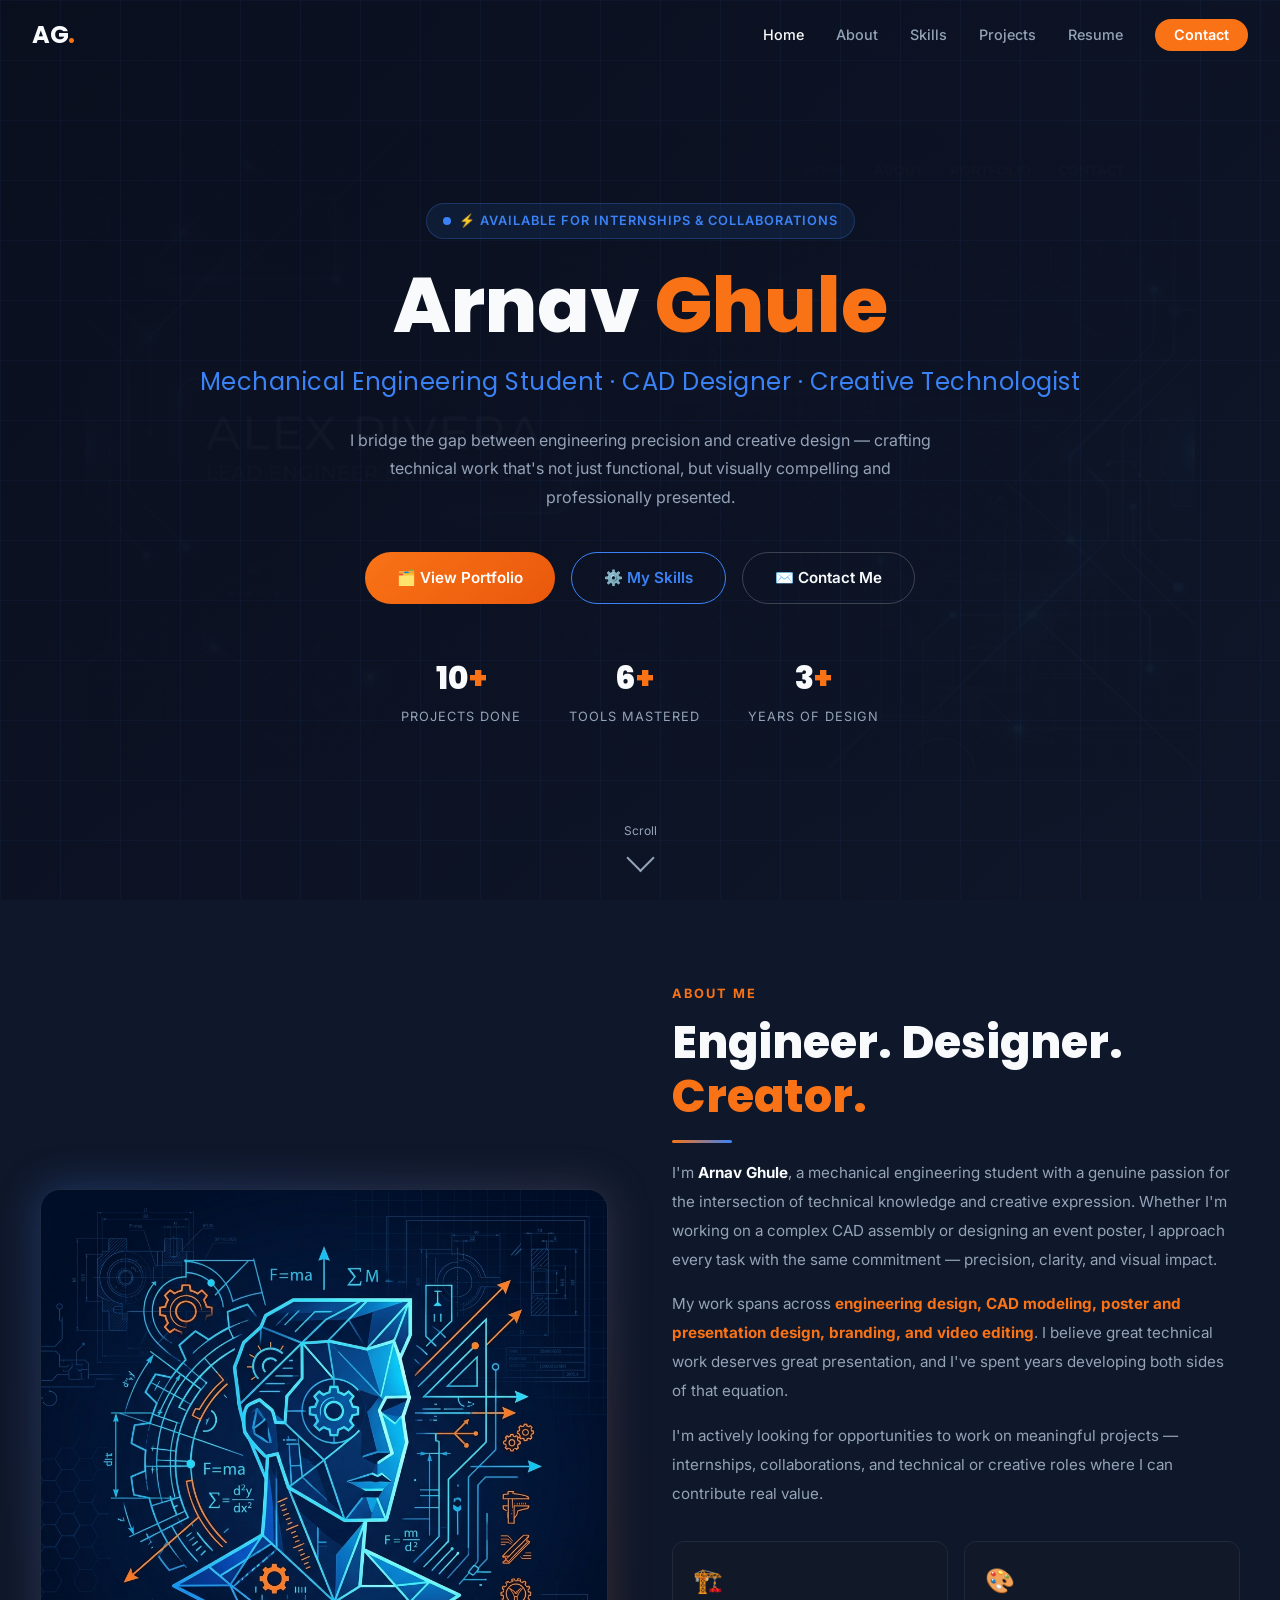
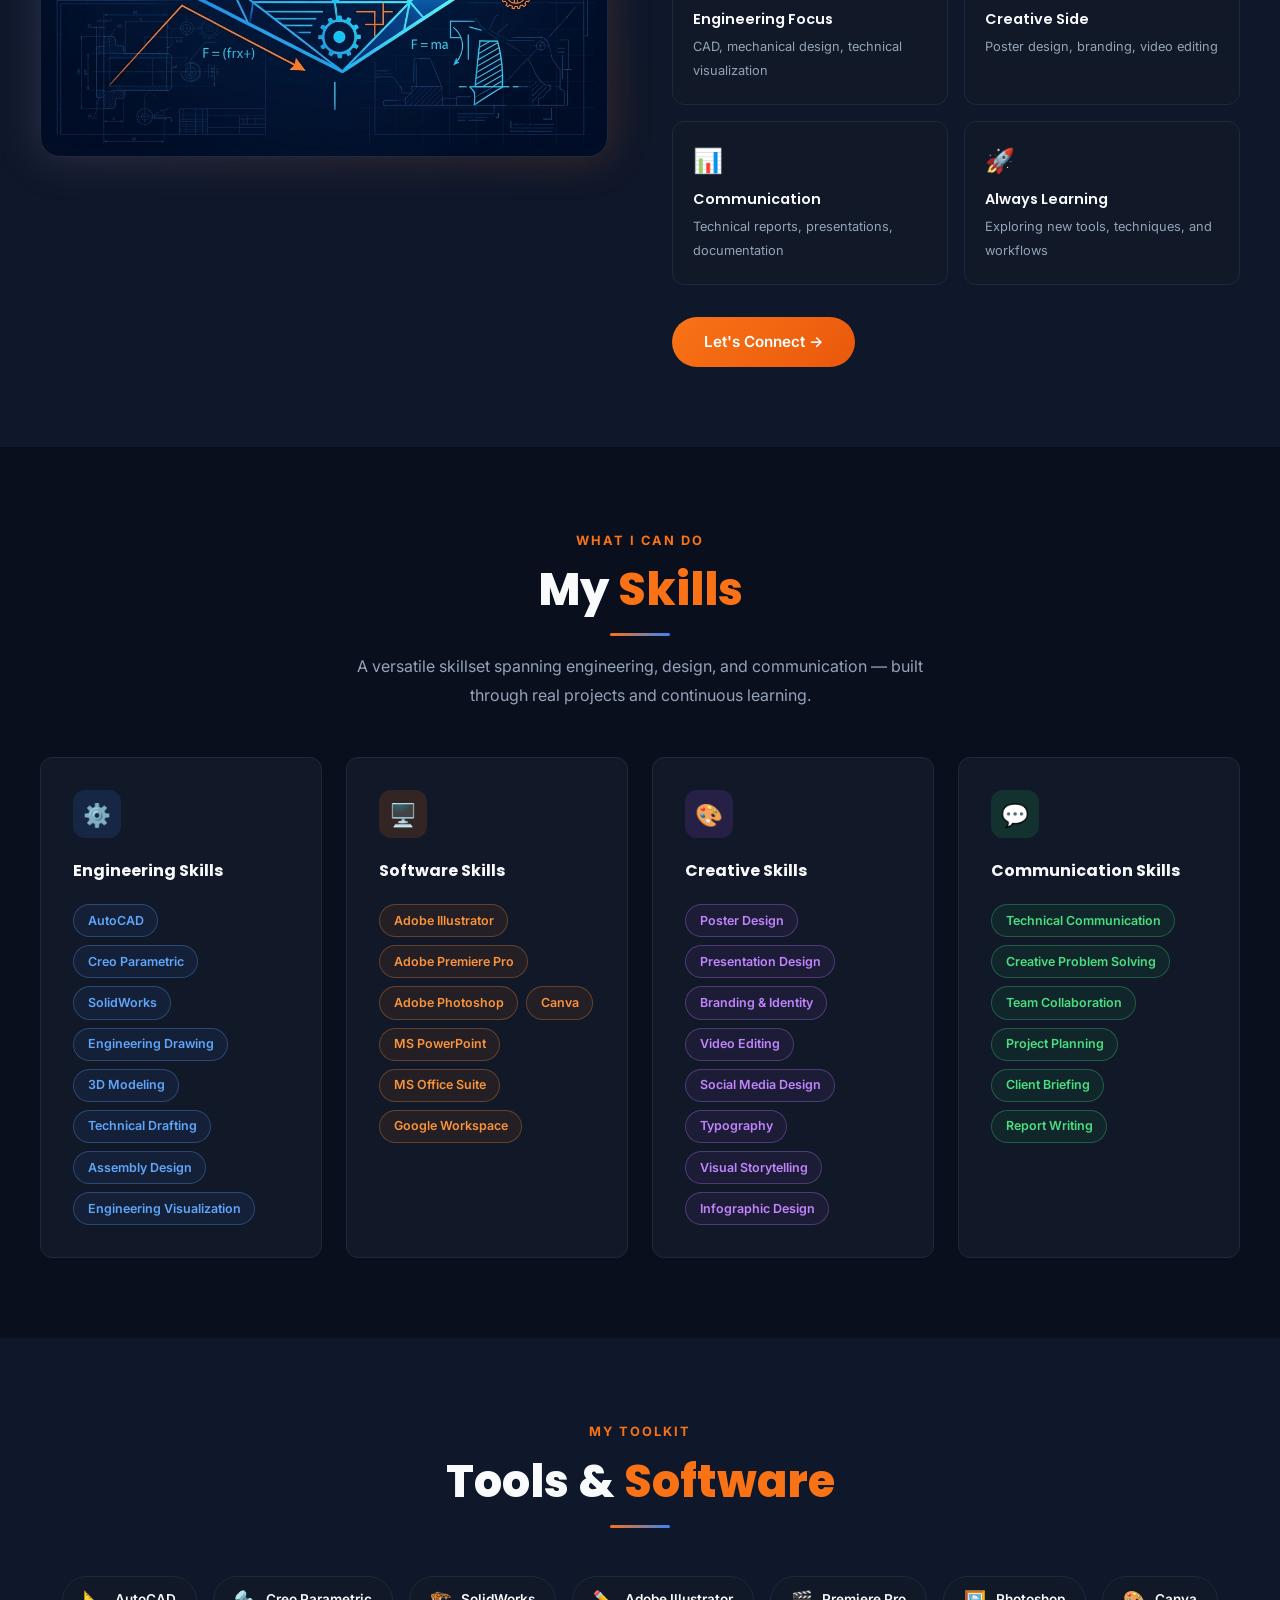
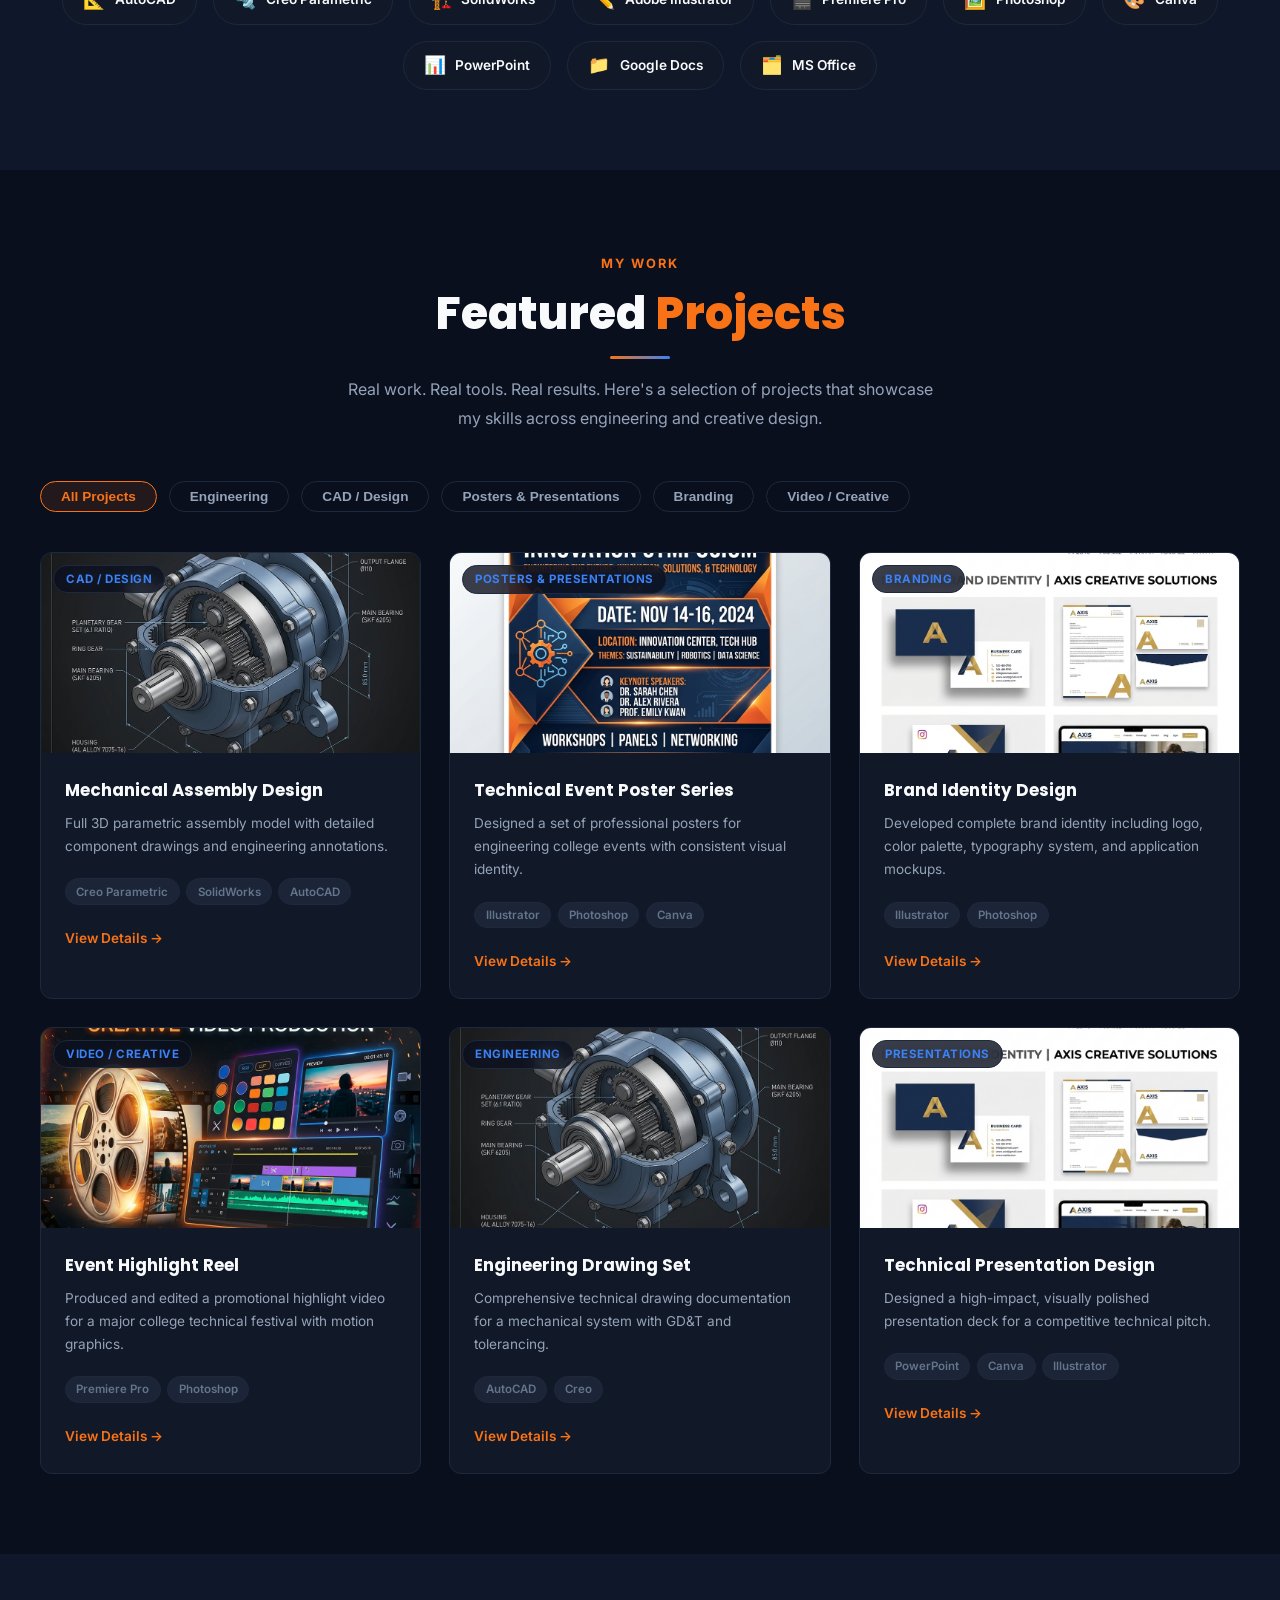
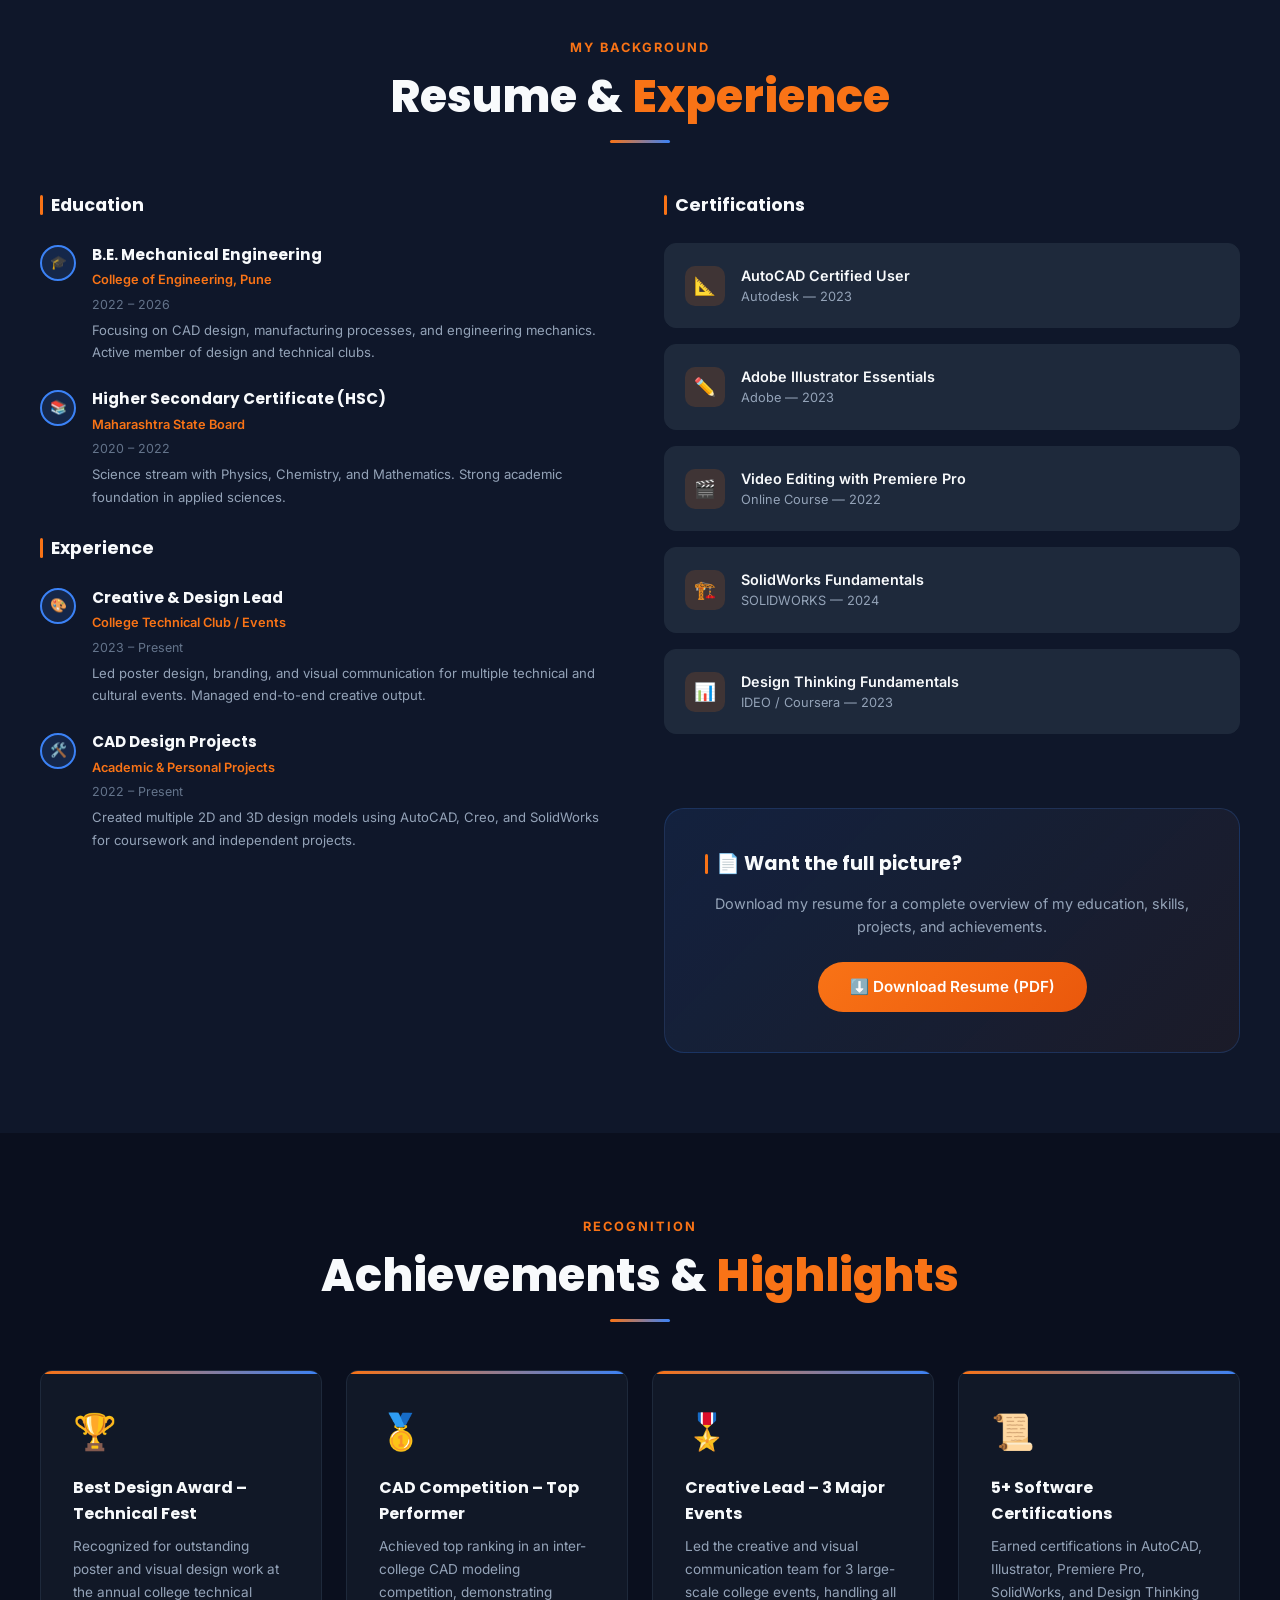
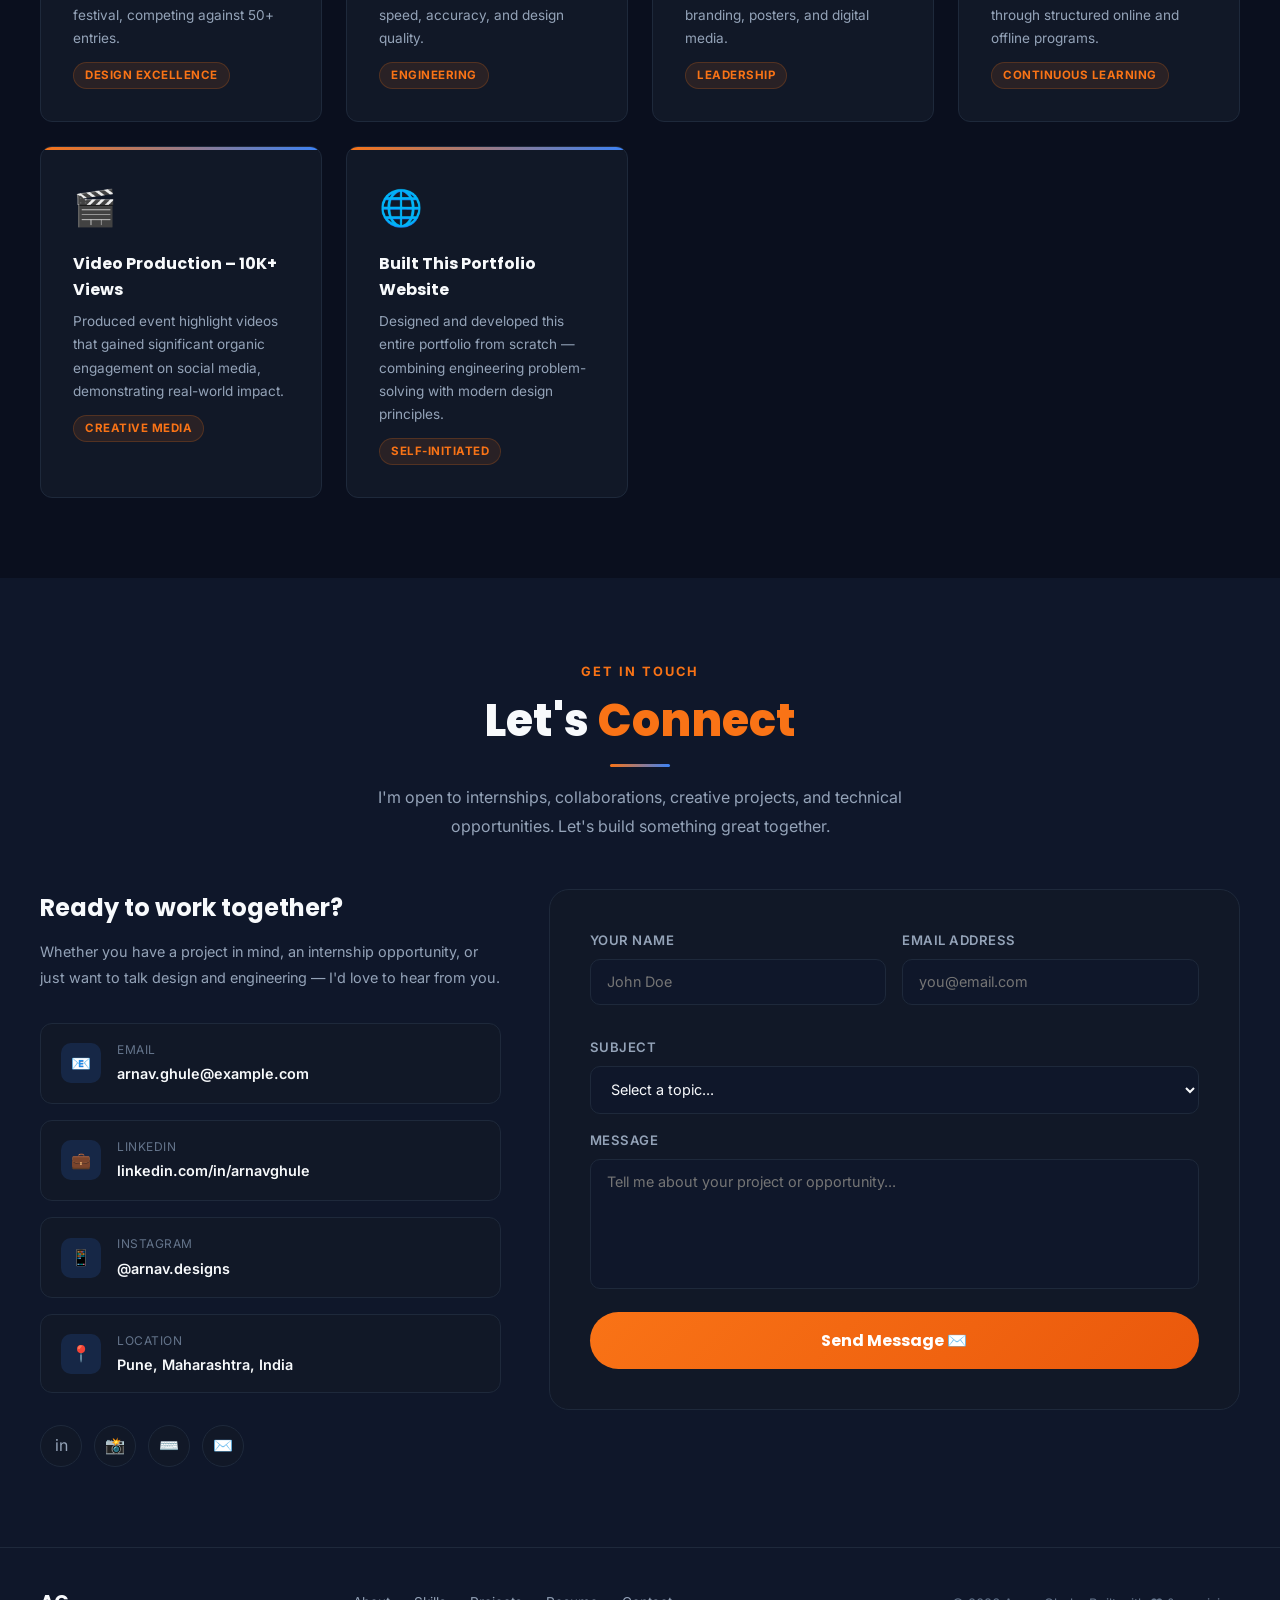
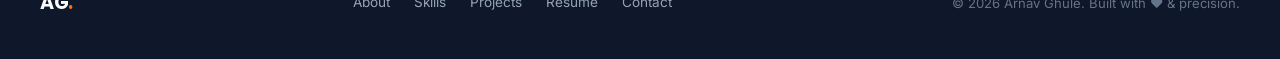
==== index.html @ a62b2df2 "Initial portfolio website" ====
<!DOCTYPE html>
<html lang="en">
<head>
<meta charset="UTF-8">
<meta name="viewport" content="width=device-width, initial-scale=1.0">
<meta name="description" content="Arnav Ghule – Mechanical Engineering Student | CAD Designer | Creative Technologist. Portfolio showcasing engineering projects, CAD work, poster design, and creative visuals.">
<title>Arnav Ghule | Portfolio</title>
<link rel="preconnect" href="https://fonts.googleapis.com">
<link href="https://fonts.googleapis.com/css2?family=Poppins:wght@400;600;700;800&family=Inter:wght@400;500;600&display=swap" rel="stylesheet">
<link rel="stylesheet" href="style.css">
</head>
<body>

<!-- NAVBAR -->
<nav id="navbar">
  <a href="#hero" class="nav-logo">AG<span>.</span></a>
  <ul class="nav-links" id="navLinks">
    <li><a href="#hero" class="active">Home</a></li>
    <li><a href="#about">About</a></li>
    <li><a href="#skills">Skills</a></li>
    <li><a href="#projects">Projects</a></li>
    <li><a href="#resume">Resume</a></li>
    <li><a href="#contact" class="nav-cta">Contact</a></li>
  </ul>
  <div class="hamburger" id="hamburger" aria-label="Toggle menu">
    <span></span><span></span><span></span>
  </div>
</nav>

<!-- HERO -->
<section id="hero">
  <div class="hero-bg"></div>
  <div class="hero-overlay"></div>
  <div class="hero-grid"></div>
  <div class="hero-content">
    <div class="hero-badge">⚡ Available for Internships & Collaborations</div>
    <h1 class="hero-name">Arnav <span class="accent">Ghule</span></h1>
    <p class="hero-title">Mechanical Engineering Student · CAD Designer · Creative Technologist</p>
    <p class="hero-desc">I bridge the gap between engineering precision and creative design — crafting technical work that's not just functional, but visually compelling and professionally presented.</p>
    <div class="hero-btns">
      <a href="#projects" class="btn-primary">🗂️ View Portfolio</a>
      <a href="#skills" class="btn-outline">⚙️ My Skills</a>
      <a href="#contact" class="btn-secondary">✉️ Contact Me</a>
    </div>
    <div class="hero-stats">
      <div class="hero-stat"><span class="num">10<span>+</span></span><span class="label">Projects Done</span></div>
      <div class="hero-stat"><span class="num">6<span>+</span></span><span class="label">Tools Mastered</span></div>
      <div class="hero-stat"><span class="num">3<span>+</span></span><span class="label">Years of Design</span></div>
    </div>
  </div>
  <div class="scroll-indicator"><span>Scroll</span><div class="scroll-arrow"></div></div>
</section>

<!-- ABOUT PREVIEW -->
<section id="about" class="section section-alt">
  <div class="container">
    <div class="about-preview-grid">
      <div class="about-img-wrap fade-up">
        <img src="assets/profile_avatar.png" alt="Arnav Ghule profile">
        <div class="about-img-glow"></div>
      </div>
      <div class="about-text fade-up">
        <span class="section-tag">About Me</span>
        <h2 class="section-title">Engineer. Designer.<br><span>Creator.</span></h2>
        <div class="divider"></div>
        <p>I'm <strong style="color:var(--white)">Arnav Ghule</strong>, a mechanical engineering student with a genuine passion for the intersection of technical knowledge and creative expression. Whether I'm working on a complex CAD assembly or designing an event poster, I approach every task with the same commitment — precision, clarity, and visual impact.</p>
        <p>My work spans across <strong style="color:var(--orange)">engineering design, CAD modeling, poster and presentation design, branding, and video editing</strong>. I believe great technical work deserves great presentation, and I've spent years developing both sides of that equation.</p>
        <p>I'm actively looking for opportunities to work on meaningful projects — internships, collaborations, and technical or creative roles where I can contribute real value.</p>
        <div class="about-highlights">
          <div class="highlight-item"><div class="icon">🏗️</div><h4>Engineering Focus</h4><p>CAD, mechanical design, technical visualization</p></div>
          <div class="highlight-item"><div class="icon">🎨</div><h4>Creative Side</h4><p>Poster design, branding, video editing</p></div>
          <div class="highlight-item"><div class="icon">📊</div><h4>Communication</h4><p>Technical reports, presentations, documentation</p></div>
          <div class="highlight-item"><div class="icon">🚀</div><h4>Always Learning</h4><p>Exploring new tools, techniques, and workflows</p></div>
        </div>
        <a href="#contact" class="btn-primary">Let's Connect →</a>
      </div>
    </div>
  </div>
</section>

<!-- SKILLS -->
<section id="skills" class="section">
  <div class="container">
    <div class="section-header center fade-up">
      <span class="section-tag">What I Can Do</span>
      <h2 class="section-title">My <span>Skills</span></h2>
      <div class="divider center"></div>
      <p class="section-desc">A versatile skillset spanning engineering, design, and communication — built through real projects and continuous learning.</p>
    </div>
    <div class="skills-grid">
      <div class="skill-category fade-up">
        <div class="skill-cat-icon eng">⚙️</div>
        <div class="skill-cat-title">Engineering Skills</div>
        <div class="skill-tags">
          <span class="skill-tag eng">AutoCAD</span>
          <span class="skill-tag eng">Creo Parametric</span>
          <span class="skill-tag eng">SolidWorks</span>
          <span class="skill-tag eng">Engineering Drawing</span>
          <span class="skill-tag eng">3D Modeling</span>
          <span class="skill-tag eng">Technical Drafting</span>
          <span class="skill-tag eng">Assembly Design</span>
          <span class="skill-tag eng">Engineering Visualization</span>
        </div>
      </div>
      <div class="skill-category fade-up">
        <div class="skill-cat-icon soft">🖥️</div>
        <div class="skill-cat-title">Software Skills</div>
        <div class="skill-tags">
          <span class="skill-tag soft">Adobe Illustrator</span>
          <span class="skill-tag soft">Adobe Premiere Pro</span>
          <span class="skill-tag soft">Adobe Photoshop</span>
          <span class="skill-tag soft">Canva</span>
          <span class="skill-tag soft">MS PowerPoint</span>
          <span class="skill-tag soft">MS Office Suite</span>
          <span class="skill-tag soft">Google Workspace</span>
        </div>
      </div>
      <div class="skill-category fade-up">
        <div class="skill-cat-icon cre">🎨</div>
        <div class="skill-cat-title">Creative Skills</div>
        <div class="skill-tags">
          <span class="skill-tag cre">Poster Design</span>
          <span class="skill-tag cre">Presentation Design</span>
          <span class="skill-tag cre">Branding & Identity</span>
          <span class="skill-tag cre">Video Editing</span>
          <span class="skill-tag cre">Social Media Design</span>
          <span class="skill-tag cre">Typography</span>
          <span class="skill-tag cre">Visual Storytelling</span>
          <span class="skill-tag cre">Infographic Design</span>
        </div>
      </div>
      <div class="skill-category fade-up">
        <div class="skill-cat-icon com">💬</div>
        <div class="skill-cat-title">Communication Skills</div>
        <div class="skill-tags">
          <span class="skill-tag com">Technical Communication</span>
          <span class="skill-tag com">Creative Problem Solving</span>
          <span class="skill-tag com">Team Collaboration</span>
          <span class="skill-tag com">Project Planning</span>
          <span class="skill-tag com">Client Briefing</span>
          <span class="skill-tag com">Report Writing</span>
        </div>
      </div>
    </div>
  </div>
</section>

<!-- TOOLS -->
<section id="tools" class="section section-alt">
  <div class="container">
    <div class="section-header center fade-up">
      <span class="section-tag">My Toolkit</span>
      <h2 class="section-title">Tools &amp; <span>Software</span></h2>
      <div class="divider center"></div>
    </div>
    <div class="tools-row fade-up">
      <div class="tool-chip"><span class="icon">📐</span> AutoCAD</div>
      <div class="tool-chip"><span class="icon">🔩</span> Creo Parametric</div>
      <div class="tool-chip"><span class="icon">🏗️</span> SolidWorks</div>
      <div class="tool-chip"><span class="icon">✏️</span> Adobe Illustrator</div>
      <div class="tool-chip"><span class="icon">🎬</span> Premiere Pro</div>
      <div class="tool-chip"><span class="icon">🖼️</span> Photoshop</div>
      <div class="tool-chip"><span class="icon">🎨</span> Canva</div>
      <div class="tool-chip"><span class="icon">📊</span> PowerPoint</div>
      <div class="tool-chip"><span class="icon">📁</span> Google Docs</div>
      <div class="tool-chip"><span class="icon">🗂️</span> MS Office</div>
    </div>
  </div>
</section>

<!-- PROJECTS -->
<section id="projects" class="section">
  <div class="container">
    <div class="section-header center fade-up">
      <span class="section-tag">My Work</span>
      <h2 class="section-title">Featured <span>Projects</span></h2>
      <div class="divider center"></div>
      <p class="section-desc">Real work. Real tools. Real results. Here's a selection of projects that showcase my skills across engineering and creative design.</p>
    </div>
    <div class="projects-filter fade-up">
      <button class="filter-btn active" data-filter="all">All Projects</button>
      <button class="filter-btn" data-filter="engineering">Engineering</button>
      <button class="filter-btn" data-filter="cad">CAD / Design</button>
      <button class="filter-btn" data-filter="poster">Posters &amp; Presentations</button>
      <button class="filter-btn" data-filter="branding">Branding</button>
      <button class="filter-btn" data-filter="video">Video / Creative</button>
    </div>
    <div class="projects-grid">
      <div class="project-card fade-up" data-category="cad" data-project="0">
        <div class="project-img"><img src="assets/project_cad.png" alt="CAD Assembly Design"><div class="project-cat-badge">CAD / Design</div></div>
        <div class="project-body">
          <h3 class="project-title">Mechanical Assembly Design</h3>
          <p class="project-desc">Full 3D parametric assembly model with detailed component drawings and engineering annotations.</p>
          <div class="project-tools"><span class="tool-badge">Creo Parametric</span><span class="tool-badge">SolidWorks</span><span class="tool-badge">AutoCAD</span></div>
          <a href="#" class="project-link" onclick="openModal(0);return false;">View Details →</a>
        </div>
      </div>
      <div class="project-card fade-up" data-category="poster" data-project="1">
        <div class="project-img"><img src="assets/project_poster.png" alt="Event Poster Design"><div class="project-cat-badge">Posters &amp; Presentations</div></div>
        <div class="project-body">
          <h3 class="project-title">Technical Event Poster Series</h3>
          <p class="project-desc">Designed a set of professional posters for engineering college events with consistent visual identity.</p>
          <div class="project-tools"><span class="tool-badge">Illustrator</span><span class="tool-badge">Photoshop</span><span class="tool-badge">Canva</span></div>
          <a href="#" class="project-link" onclick="openModal(1);return false;">View Details →</a>
        </div>
      </div>
      <div class="project-card fade-up" data-category="branding" data-project="2">
        <div class="project-img"><img src="assets/project_branding.png" alt="Branding Project"><div class="project-cat-badge">Branding</div></div>
        <div class="project-body">
          <h3 class="project-title">Brand Identity Design</h3>
          <p class="project-desc">Developed complete brand identity including logo, color palette, typography system, and application mockups.</p>
          <div class="project-tools"><span class="tool-badge">Illustrator</span><span class="tool-badge">Photoshop</span></div>
          <a href="#" class="project-link" onclick="openModal(2);return false;">View Details →</a>
        </div>
      </div>
      <div class="project-card fade-up" data-category="video" data-project="3">
        <div class="project-img"><img src="assets/project_video.png" alt="Video Editing Project"><div class="project-cat-badge">Video / Creative</div></div>
        <div class="project-body">
          <h3 class="project-title">Event Highlight Reel</h3>
          <p class="project-desc">Produced and edited a promotional highlight video for a major college technical festival with motion graphics.</p>
          <div class="project-tools"><span class="tool-badge">Premiere Pro</span><span class="tool-badge">Photoshop</span></div>
          <a href="#" class="project-link" onclick="openModal(3);return false;">View Details →</a>
        </div>
      </div>
      <div class="project-card fade-up" data-category="engineering" data-project="4">
        <div class="project-img"><img src="assets/project_cad.png" alt="Engineering Project"><div class="project-cat-badge">Engineering</div></div>
        <div class="project-body">
          <h3 class="project-title">Engineering Drawing Set</h3>
          <p class="project-desc">Comprehensive technical drawing documentation for a mechanical system with GD&T and tolerancing.</p>
          <div class="project-tools"><span class="tool-badge">AutoCAD</span><span class="tool-badge">Creo</span></div>
          <a href="#" class="project-link" onclick="openModal(4);return false;">View Details →</a>
        </div>
      </div>
      <div class="project-card fade-up" data-category="poster" data-project="5">
        <div class="project-img"><img src="assets/project_branding.png" alt="Presentation Design"><div class="project-cat-badge">Presentations</div></div>
        <div class="project-body">
          <h3 class="project-title">Technical Presentation Design</h3>
          <p class="project-desc">Designed a high-impact, visually polished presentation deck for a competitive technical pitch.</p>
          <div class="project-tools"><span class="tool-badge">PowerPoint</span><span class="tool-badge">Canva</span><span class="tool-badge">Illustrator</span></div>
          <a href="#" class="project-link" onclick="openModal(5);return false;">View Details →</a>
        </div>
      </div>
    </div>
  </div>
</section>

<!-- RESUME -->
<section id="resume" class="section section-alt">
  <div class="container">
    <div class="section-header center fade-up">
      <span class="section-tag">My Background</span>
      <h2 class="section-title">Resume &amp; <span>Experience</span></h2>
      <div class="divider center"></div>
    </div>
    <div class="resume-layout fade-up">
      <div class="resume-col">
        <h3>Education</h3>
        <div class="timeline">
          <div class="timeline-item">
            <div class="timeline-dot">🎓</div>
            <div class="timeline-content">
              <h4>B.E. Mechanical Engineering</h4>
              <div class="org">College of Engineering, Pune</div>
              <div class="year">2022 – 2026</div>
              <p>Focusing on CAD design, manufacturing processes, and engineering mechanics. Active member of design and technical clubs.</p>
            </div>
          </div>
          <div class="timeline-item">
            <div class="timeline-dot">📚</div>
            <div class="timeline-content">
              <h4>Higher Secondary Certificate (HSC)</h4>
              <div class="org">Maharashtra State Board</div>
              <div class="year">2020 – 2022</div>
              <p>Science stream with Physics, Chemistry, and Mathematics. Strong academic foundation in applied sciences.</p>
            </div>
          </div>
        </div>
        <br>
        <h3>Experience</h3>
        <div class="timeline">
          <div class="timeline-item">
            <div class="timeline-dot">🎨</div>
            <div class="timeline-content">
              <h4>Creative & Design Lead</h4>
              <div class="org">College Technical Club / Events</div>
              <div class="year">2023 – Present</div>
              <p>Led poster design, branding, and visual communication for multiple technical and cultural events. Managed end-to-end creative output.</p>
            </div>
          </div>
          <div class="timeline-item">
            <div class="timeline-dot">🛠️</div>
            <div class="timeline-content">
              <h4>CAD Design Projects</h4>
              <div class="org">Academic & Personal Projects</div>
              <div class="year">2022 – Present</div>
              <p>Created multiple 2D and 3D design models using AutoCAD, Creo, and SolidWorks for coursework and independent projects.</p>
            </div>
          </div>
        </div>
      </div>
      <div class="resume-col">
        <h3>Certifications</h3>
        <div class="cert-grid">
          <div class="cert-item"><div class="cert-icon">📐</div><div class="cert-info"><h4>AutoCAD Certified User</h4><p>Autodesk — 2023</p></div></div>
          <div class="cert-item"><div class="cert-icon">✏️</div><div class="cert-info"><h4>Adobe Illustrator Essentials</h4><p>Adobe — 2023</p></div></div>
          <div class="cert-item"><div class="cert-icon">🎬</div><div class="cert-info"><h4>Video Editing with Premiere Pro</h4><p>Online Course — 2022</p></div></div>
          <div class="cert-item"><div class="cert-icon">🏗️</div><div class="cert-info"><h4>SolidWorks Fundamentals</h4><p>SOLIDWORKS — 2024</p></div></div>
          <div class="cert-item"><div class="cert-icon">📊</div><div class="cert-info"><h4>Design Thinking Fundamentals</h4><p>IDEO / Coursera — 2023</p></div></div>
        </div>
        <br>
        <div class="resume-download">
          <h3 style="font-family:'Poppins',sans-serif;font-size:1.2rem;color:var(--white);margin-bottom:.75rem">📄 Want the full picture?</h3>
          <p>Download my resume for a complete overview of my education, skills, projects, and achievements.</p>
          <a href="#" class="btn-primary" id="downloadResumeBtn">⬇️ Download Resume (PDF)</a>
        </div>
      </div>
    </div>
  </div>
</section>

<!-- ACHIEVEMENTS -->
<section id="achievements" class="section">
  <div class="container">
    <div class="section-header center fade-up">
      <span class="section-tag">Recognition</span>
      <h2 class="section-title">Achievements &amp; <span>Highlights</span></h2>
      <div class="divider center"></div>
    </div>
    <div class="achievements-grid">
      <div class="achievement-card fade-up">
        <div class="ach-icon">🏆</div>
        <h3 class="ach-title">Best Design Award – Technical Fest</h3>
        <p class="ach-desc">Recognized for outstanding poster and visual design work at the annual college technical festival, competing against 50+ entries.</p>
        <span class="ach-tag">Design Excellence</span>
      </div>
      <div class="achievement-card fade-up">
        <div class="ach-icon">🥇</div>
        <h3 class="ach-title">CAD Competition – Top Performer</h3>
        <p class="ach-desc">Achieved top ranking in an inter-college CAD modeling competition, demonstrating speed, accuracy, and design quality.</p>
        <span class="ach-tag">Engineering</span>
      </div>
      <div class="achievement-card fade-up">
        <div class="ach-icon">🎖️</div>
        <h3 class="ach-title">Creative Lead – 3 Major Events</h3>
        <p class="ach-desc">Led the creative and visual communication team for 3 large-scale college events, handling all branding, posters, and digital media.</p>
        <span class="ach-tag">Leadership</span>
      </div>
      <div class="achievement-card fade-up">
        <div class="ach-icon">📜</div>
        <h3 class="ach-title">5+ Software Certifications</h3>
        <p class="ach-desc">Earned certifications in AutoCAD, Illustrator, Premiere Pro, SolidWorks, and Design Thinking through structured online and offline programs.</p>
        <span class="ach-tag">Continuous Learning</span>
      </div>
      <div class="achievement-card fade-up">
        <div class="ach-icon">🎬</div>
        <h3 class="ach-title">Video Production – 10K+ Views</h3>
        <p class="ach-desc">Produced event highlight videos that gained significant organic engagement on social media, demonstrating real-world impact.</p>
        <span class="ach-tag">Creative Media</span>
      </div>
      <div class="achievement-card fade-up">
        <div class="ach-icon">🌐</div>
        <h3 class="ach-title">Built This Portfolio Website</h3>
        <p class="ach-desc">Designed and developed this entire portfolio from scratch — combining engineering problem-solving with modern design principles.</p>
        <span class="ach-tag">Self-Initiated</span>
      </div>
    </div>
  </div>
</section>

<!-- CONTACT -->
<section id="contact" class="section section-alt">
  <div class="container">
    <div class="section-header center fade-up">
      <span class="section-tag">Get In Touch</span>
      <h2 class="section-title">Let's <span>Connect</span></h2>
      <div class="divider center"></div>
      <p class="section-desc">I'm open to internships, collaborations, creative projects, and technical opportunities. Let's build something great together.</p>
    </div>
    <div class="contact-layout fade-up">
      <div class="contact-info">
        <h3>Ready to work together?</h3>
        <p>Whether you have a project in mind, an internship opportunity, or just want to talk design and engineering — I'd love to hear from you.</p>
        <div class="contact-items">
          <div class="contact-item">
            <div class="c-icon">📧</div>
            <div class="c-text"><span>Email</span><a href="mailto:arnav.ghule@example.com">arnav.ghule@example.com</a></div>
          </div>
          <div class="contact-item">
            <div class="c-icon">💼</div>
            <div class="c-text"><span>LinkedIn</span><a href="#" target="_blank">linkedin.com/in/arnavghule</a></div>
          </div>
          <div class="contact-item">
            <div class="c-icon">📱</div>
            <div class="c-text"><span>Instagram</span><a href="#" target="_blank">@arnav.designs</a></div>
          </div>
          <div class="contact-item">
            <div class="c-icon">📍</div>
            <div class="c-text"><span>Location</span><p>Pune, Maharashtra, India</p></div>
          </div>
        </div>
        <div class="social-links">
          <a href="#" class="social-btn" title="LinkedIn">in</a>
          <a href="#" class="social-btn" title="Instagram">📸</a>
          <a href="#" class="social-btn" title="GitHub">⌨️</a>
          <a href="#" class="social-btn" title="Email">✉️</a>
        </div>
      </div>
      <div class="contact-form">
        <div class="form-row">
          <div class="form-group"><label>Your Name</label><input id="contactName" type="text" placeholder="John Doe"></div>
          <div class="form-group"><label>Email Address</label><input id="contactEmail" type="email" placeholder="you@email.com"></div>
        </div>
        <div class="form-group"><label>Subject</label>
          <select id="contactSubject">
            <option value="">Select a topic...</option>
            <option>Internship Opportunity</option>
            <option>Collaboration Project</option>
            <option>Design / Creative Work</option>
            <option>Technical Project</option>
            <option>Just Saying Hi!</option>
          </select>
        </div>
        <div class="form-group"><label>Message</label><textarea id="contactMessage" placeholder="Tell me about your project or opportunity..."></textarea></div>
        <button class="form-submit" id="contactSubmitBtn" onclick="handleFormSubmit(event)">Send Message ✉️</button>
      </div>
    </div>
  </div>
</section>

<!-- FOOTER -->
<footer>
  <div class="footer-inner">
    <a href="#hero" class="nav-logo">AG<span>.</span></a>
    <div class="footer-links">
      <a href="#about">About</a>
      <a href="#skills">Skills</a>
      <a href="#projects">Projects</a>
      <a href="#resume">Resume</a>
      <a href="#contact">Contact</a>
    </div>
    <p class="footer-copy">© 2026 Arnav Ghule. Built with ❤️ &amp; precision.</p>
  </div>
</footer>

<!-- PROJECT MODAL -->
<div class="modal-overlay" id="projectModal" onclick="closeModalOutside(event)">
  <div class="modal">
    <div class="modal-header">
      <h2 id="modalTitle">Project Title</h2>
      <button class="modal-close" id="modalClose" onclick="closeModal()">✕</button>
    </div>
    <div class="modal-body">
      <img id="modalImg" src="" alt="Project preview">
      <div class="modal-meta" id="modalMeta"></div>
      <div class="modal-section"><h4>Overview</h4><p id="modalOverview"></p></div>
      <div class="modal-section"><h4>Objective</h4><p id="modalObjective"></p></div>
      <div class="modal-section"><h4>My Role &amp; Process</h4><p id="modalProcess"></p></div>
      <div class="modal-section"><h4>Outcome</h4><p id="modalOutcome"></p></div>
    </div>
  </div>
</div>

<script src="script.js"></script>
</body>
</html>
---- style.css ----
/* ===== RESET & BASE ===== */
*,*::before,*::after{box-sizing:border-box;margin:0;padding:0}
html{scroll-behavior:smooth;font-size:16px}
body{font-family:'Inter',sans-serif;background:#0a0f1e;color:#e2e8f0;line-height:1.6;overflow-x:hidden}
a{text-decoration:none;color:inherit}
img{max-width:100%;display:block}
ul{list-style:none}

/* ===== VARIABLES ===== */
:root{
  --navy:#0a0f1e;
  --navy2:#0f172a;
  --navy3:#1e293b;
  --blue:#3b82f6;
  --orange:#f97316;
  --white:#f8fafc;
  --gray:#94a3b8;
  --gray2:#64748b;
  --card:#111827;
  --border:#1e293b;
  --radius:12px;
  --shadow:0 4px 24px rgba(0,0,0,0.4);
}

/* ===== SCROLLBAR ===== */
::-webkit-scrollbar{width:6px}
::-webkit-scrollbar-track{background:var(--navy2)}
::-webkit-scrollbar-thumb{background:var(--blue);border-radius:3px}

/* ===== NAVBAR ===== */
#navbar{position:fixed;top:0;left:0;width:100%;z-index:1000;padding:1rem 2rem;display:flex;align-items:center;justify-content:space-between;transition:all .3s ease;backdrop-filter:blur(0px)}
#navbar.scrolled{background:rgba(10,15,30,0.95);backdrop-filter:blur(12px);box-shadow:0 2px 20px rgba(0,0,0,0.5);padding:.75rem 2rem}
.nav-logo{font-family:'Poppins',sans-serif;font-size:1.5rem;font-weight:700;color:var(--white);letter-spacing:-0.5px}
.nav-logo span{color:var(--orange)}
.nav-links{display:flex;gap:2rem;align-items:center}
.nav-links a{font-size:.9rem;font-weight:500;color:var(--gray);transition:color .3s}
.nav-links a:hover,.nav-links a.active{color:var(--white)}
.nav-cta{background:var(--orange);color:#fff !important;padding:.45rem 1.2rem;border-radius:50px;font-weight:600 !important;transition:transform .2s,box-shadow .2s !important}
.nav-cta:hover{transform:translateY(-2px);box-shadow:0 6px 20px rgba(249,115,22,0.4)}
.hamburger{display:none;flex-direction:column;gap:5px;cursor:pointer;padding:4px}
.hamburger span{display:block;width:25px;height:2px;background:var(--white);border-radius:2px;transition:all .3s}

/* ===== HERO ===== */
#hero{min-height:100vh;display:flex;align-items:center;justify-content:center;position:relative;overflow:hidden;padding:6rem 2rem 4rem}
.hero-bg{position:absolute;inset:0;background:url('assets/hero_bg.png') center/cover no-repeat;opacity:.25;z-index:0}
.hero-overlay{position:absolute;inset:0;background:linear-gradient(135deg,rgba(10,15,30,.95) 0%,rgba(15,23,42,.8) 100%);z-index:1}
.hero-grid{position:absolute;inset:0;background-image:linear-gradient(rgba(59,130,246,.05) 1px,transparent 1px),linear-gradient(90deg,rgba(59,130,246,.05) 1px,transparent 1px);background-size:60px 60px;z-index:1}
.hero-content{position:relative;z-index:2;max-width:900px;text-align:center}
.hero-badge{display:inline-flex;align-items:center;gap:.5rem;background:rgba(59,130,246,.1);border:1px solid rgba(59,130,246,.25);color:var(--blue);padding:.4rem 1rem;border-radius:50px;font-size:.8rem;font-weight:600;letter-spacing:1px;text-transform:uppercase;margin-bottom:1.5rem}
.hero-badge::before{content:'';width:8px;height:8px;background:var(--blue);border-radius:50%;animation:pulse 2s infinite}
@keyframes pulse{0%,100%{opacity:1;transform:scale(1)}50%{opacity:.5;transform:scale(1.3)}}
.hero-name{font-family:'Poppins',sans-serif;font-size:clamp(2.5rem,6vw,5rem);font-weight:800;line-height:1.1;margin-bottom:1rem;color:var(--white)}
.hero-name .accent{color:var(--orange)}
.hero-title{font-family:'Poppins',sans-serif;font-size:clamp(1rem,2.5vw,1.5rem);font-weight:400;color:var(--blue);margin-bottom:1.5rem;letter-spacing:.5px}
.hero-desc{font-size:1rem;color:var(--gray);max-width:600px;margin:0 auto 2.5rem;line-height:1.8}
.hero-btns{display:flex;gap:1rem;justify-content:center;flex-wrap:wrap}
.btn-primary{background:linear-gradient(135deg,var(--orange),#ea580c);color:#fff;padding:.8rem 2rem;border-radius:50px;font-weight:600;font-size:.95rem;transition:all .3s;border:none;cursor:pointer;display:inline-flex;align-items:center;gap:.5rem}
.btn-primary:hover{transform:translateY(-3px);box-shadow:0 10px 30px rgba(249,115,22,0.4)}
.btn-secondary{background:transparent;color:var(--white);padding:.8rem 2rem;border-radius:50px;font-weight:600;font-size:.95rem;border:1.5px solid rgba(255,255,255,.2);transition:all .3s;display:inline-flex;align-items:center;gap:.5rem}
.btn-secondary:hover{border-color:var(--blue);color:var(--blue);transform:translateY(-3px)}
.btn-outline{background:transparent;color:var(--blue);padding:.8rem 2rem;border-radius:50px;font-weight:600;font-size:.95rem;border:1.5px solid var(--blue);transition:all .3s;display:inline-flex;align-items:center;gap:.5rem}
.btn-outline:hover{background:var(--blue);color:#fff;transform:translateY(-3px)}
.hero-stats{display:flex;gap:3rem;justify-content:center;margin-top:3rem;flex-wrap:wrap}
.hero-stat{text-align:center}
.hero-stat .num{font-family:'Poppins',sans-serif;font-size:2rem;font-weight:800;color:var(--white);display:block}
.hero-stat .num span{color:var(--orange)}
.hero-stat .label{font-size:.8rem;color:var(--gray);text-transform:uppercase;letter-spacing:1px}
.scroll-indicator{position:absolute;bottom:2rem;left:50%;transform:translateX(-50%);z-index:2;display:flex;flex-direction:column;align-items:center;gap:.5rem;color:var(--gray);font-size:.75rem;animation:bounce 2s infinite}
@keyframes bounce{0%,100%{transform:translateX(-50%) translateY(0)}50%{transform:translateX(-50%) translateY(8px)}}
.scroll-arrow{width:20px;height:20px;border-right:2px solid var(--gray);border-bottom:2px solid var(--gray);transform:rotate(45deg)}

/* ===== SECTION COMMON ===== */
.section{padding:5rem 2rem}
.section-alt{background:var(--navy2)}
.container{max-width:1200px;margin:0 auto}
.section-tag{display:inline-block;color:var(--orange);font-size:.8rem;font-weight:700;text-transform:uppercase;letter-spacing:2px;margin-bottom:.75rem}
.section-title{font-family:'Poppins',sans-serif;font-size:clamp(1.8rem,4vw,2.8rem);font-weight:800;color:var(--white);margin-bottom:1rem;line-height:1.2}
.section-title span{color:var(--orange)}
.section-desc{color:var(--gray);font-size:1rem;max-width:600px;line-height:1.8;margin-bottom:3rem}
.section-header{margin-bottom:3rem}
.section-header.center{text-align:center}
.section-header.center .section-desc{margin:0 auto 3rem}
.divider{width:60px;height:3px;background:linear-gradient(90deg,var(--orange),var(--blue));border-radius:2px;margin:.75rem 0 1rem}
.divider.center{margin:.75rem auto 1rem}

/* ===== ABOUT PREVIEW ===== */
.about-preview-grid{display:grid;grid-template-columns:1fr 1fr;gap:4rem;align-items:center}
.about-img-wrap{position:relative}
.about-img-wrap img{width:100%;border-radius:20px;border:1px solid var(--border)}
.about-img-glow{position:absolute;inset:-1px;border-radius:20px;background:linear-gradient(135deg,rgba(59,130,246,.3),rgba(249,115,22,.2));z-index:-1;filter:blur(20px)}
.about-text p{color:var(--gray);line-height:1.9;margin-bottom:1rem;font-size:.95rem}
.about-highlights{display:grid;grid-template-columns:1fr 1fr;gap:1rem;margin:2rem 0}
.highlight-item{background:var(--card);border:1px solid var(--border);border-radius:var(--radius);padding:1.25rem;transition:border-color .3s}
.highlight-item:hover{border-color:var(--blue)}
.highlight-item .icon{font-size:1.5rem;margin-bottom:.5rem}
.highlight-item h4{font-family:'Poppins',sans-serif;font-size:.9rem;font-weight:600;color:var(--white);margin-bottom:.25rem}
.highlight-item p{font-size:.8rem;color:var(--gray);margin:0}

/* ===== SKILLS ===== */
.skills-grid{display:grid;grid-template-columns:repeat(auto-fit,minmax(260px,1fr));gap:1.5rem}
.skill-category{background:var(--card);border:1px solid var(--border);border-radius:var(--radius);padding:2rem;transition:all .3s}
.skill-category:hover{border-color:rgba(59,130,246,.4);transform:translateY(-4px);box-shadow:0 12px 40px rgba(0,0,0,0.3)}
.skill-cat-icon{width:48px;height:48px;border-radius:12px;display:flex;align-items:center;justify-content:center;font-size:1.4rem;margin-bottom:1.25rem}
.skill-cat-icon.eng{background:rgba(59,130,246,.15)}
.skill-cat-icon.soft{background:rgba(249,115,22,.15)}
.skill-cat-icon.cre{background:rgba(168,85,247,.15)}
.skill-cat-icon.com{background:rgba(34,197,94,.15)}
.skill-cat-title{font-family:'Poppins',sans-serif;font-size:1rem;font-weight:700;color:var(--white);margin-bottom:1.25rem}
.skill-tags{display:flex;flex-wrap:wrap;gap:.5rem}
.skill-tag{padding:.35rem .85rem;border-radius:50px;font-size:.78rem;font-weight:600;border:1px solid;transition:all .3s;cursor:default}
.skill-tag.eng{color:#60a5fa;border-color:rgba(96,165,250,.3);background:rgba(59,130,246,.08)}
.skill-tag.eng:hover{background:rgba(59,130,246,.2)}
.skill-tag.soft{color:#fb923c;border-color:rgba(251,146,60,.3);background:rgba(249,115,22,.08)}
.skill-tag.soft:hover{background:rgba(249,115,22,.2)}
.skill-tag.cre{color:#c084fc;border-color:rgba(192,132,252,.3);background:rgba(168,85,247,.08)}
.skill-tag.cre:hover{background:rgba(168,85,247,.2)}
.skill-tag.com{color:#4ade80;border-color:rgba(74,222,128,.3);background:rgba(34,197,94,.08)}
.skill-tag.com:hover{background:rgba(34,197,94,.2)}

/* ===== TOOLS ===== */
.tools-row{display:flex;flex-wrap:wrap;gap:1rem;justify-content:center}
.tool-chip{display:flex;align-items:center;gap:.6rem;background:var(--card);border:1px solid var(--border);border-radius:50px;padding:.6rem 1.25rem;font-size:.85rem;font-weight:600;color:var(--white);transition:all .3s}
.tool-chip:hover{border-color:var(--orange);color:var(--orange);transform:translateY(-2px)}
.tool-chip .icon{font-size:1.1rem}

/* ===== PROJECTS ===== */
.projects-filter{display:flex;gap:.75rem;flex-wrap:wrap;margin-bottom:2.5rem}
.filter-btn{padding:.45rem 1.25rem;border-radius:50px;font-size:.85rem;font-weight:600;border:1.5px solid var(--border);color:var(--gray);background:transparent;cursor:pointer;transition:all .3s}
.filter-btn:hover,.filter-btn.active{border-color:var(--orange);color:var(--orange);background:rgba(249,115,22,.1)}
.projects-grid{display:grid;grid-template-columns:repeat(auto-fill,minmax(320px,1fr));gap:1.75rem}
.project-card{background:var(--card);border:1px solid var(--border);border-radius:var(--radius);overflow:hidden;transition:all .35s;cursor:pointer}
.project-card:hover{transform:translateY(-6px);border-color:rgba(59,130,246,.4);box-shadow:0 20px 50px rgba(0,0,0,0.4)}
.project-card:hover .project-img img{transform:scale(1.05)}
.project-img{position:relative;height:200px;overflow:hidden}
.project-img img{width:100%;height:100%;object-fit:cover;transition:transform .4s ease}
.project-cat-badge{position:absolute;top:.75rem;left:.75rem;background:rgba(10,15,30,.8);backdrop-filter:blur(8px);border:1px solid var(--border);color:var(--blue);padding:.25rem .75rem;border-radius:50px;font-size:.72rem;font-weight:700;letter-spacing:.5px;text-transform:uppercase}
.project-body{padding:1.5rem}
.project-title{font-family:'Poppins',sans-serif;font-size:1.05rem;font-weight:700;color:var(--white);margin-bottom:.5rem}
.project-desc{font-size:.85rem;color:var(--gray);line-height:1.7;margin-bottom:1.25rem}
.project-tools{display:flex;flex-wrap:wrap;gap:.4rem;margin-bottom:1.25rem}
.tool-badge{padding:.2rem .65rem;background:rgba(30,41,59,.8);border:1px solid var(--border);border-radius:50px;font-size:.72rem;font-weight:600;color:var(--gray2)}
.project-link{display:inline-flex;align-items:center;gap:.4rem;color:var(--orange);font-size:.85rem;font-weight:600;transition:gap .2s}
.project-link:hover{gap:.7rem}

/* ===== RESUME ===== */
.resume-layout{display:grid;grid-template-columns:1fr 1fr;gap:3rem}
.resume-col h3{font-family:'Poppins',sans-serif;font-size:1.1rem;font-weight:700;color:var(--white);margin-bottom:1.5rem;display:flex;align-items:center;gap:.5rem}
.resume-col h3::before{content:'';flex-shrink:0;width:3px;height:20px;background:var(--orange);border-radius:2px}
.timeline{display:flex;flex-direction:column;gap:1.5rem}
.timeline-item{display:flex;gap:1rem;position:relative}
.timeline-dot{width:36px;height:36px;border-radius:50%;background:rgba(59,130,246,.15);border:2px solid var(--blue);display:flex;align-items:center;justify-content:center;font-size:.85rem;flex-shrink:0;margin-top:.15rem}
.timeline-content{flex:1}
.timeline-content h4{font-family:'Poppins',sans-serif;font-size:.95rem;font-weight:700;color:var(--white);margin-bottom:.2rem}
.timeline-content .org{font-size:.8rem;color:var(--orange);font-weight:600}
.timeline-content .year{font-size:.78rem;color:var(--gray2);margin:.25rem 0}
.timeline-content p{font-size:.82rem;color:var(--gray);line-height:1.7}
.cert-grid{display:grid;gap:1rem}
.cert-item{background:var(--navy3);border:1px solid var(--border);border-radius:var(--radius);padding:1.25rem;display:flex;align-items:center;gap:1rem;transition:border-color .3s}
.cert-item:hover{border-color:var(--blue)}
.cert-icon{width:40px;height:40px;background:rgba(249,115,22,.15);border-radius:10px;display:flex;align-items:center;justify-content:center;font-size:1.1rem;flex-shrink:0}
.cert-info h4{font-size:.9rem;font-weight:600;color:var(--white)}
.cert-info p{font-size:.8rem;color:var(--gray)}
.resume-download{text-align:center;margin-top:3rem;padding:2.5rem;background:linear-gradient(135deg,rgba(59,130,246,.1),rgba(249,115,22,.05));border:1px solid rgba(59,130,246,.2);border-radius:20px}
.resume-download p{color:var(--gray);margin-bottom:1.5rem;font-size:.9rem}

/* ===== ACHIEVEMENTS ===== */
.achievements-grid{display:grid;grid-template-columns:repeat(auto-fill,minmax(280px,1fr));gap:1.5rem}
.achievement-card{background:var(--card);border:1px solid var(--border);border-radius:var(--radius);padding:2rem;transition:all .3s;position:relative;overflow:hidden}
.achievement-card::before{content:'';position:absolute;top:0;left:0;right:0;height:3px;background:linear-gradient(90deg,var(--orange),var(--blue))}
.achievement-card:hover{transform:translateY(-4px);box-shadow:var(--shadow)}
.ach-icon{font-size:2.2rem;margin-bottom:1rem}
.ach-title{font-family:'Poppins',sans-serif;font-size:1rem;font-weight:700;color:var(--white);margin-bottom:.5rem}
.ach-desc{font-size:.85rem;color:var(--gray);line-height:1.7}
.ach-tag{display:inline-block;margin-top:.75rem;padding:.2rem .7rem;background:rgba(249,115,22,.1);border:1px solid rgba(249,115,22,.2);color:var(--orange);border-radius:50px;font-size:.72rem;font-weight:700;text-transform:uppercase;letter-spacing:.5px}

/* ===== CONTACT ===== */
.contact-layout{display:grid;grid-template-columns:1fr 1.5fr;gap:3rem;align-items:start}
.contact-info h3{font-family:'Poppins',sans-serif;font-size:1.5rem;font-weight:700;color:var(--white);margin-bottom:.75rem}
.contact-info>p{color:var(--gray);line-height:1.8;margin-bottom:2rem;font-size:.9rem}
.contact-items{display:flex;flex-direction:column;gap:1rem;margin-bottom:2rem}
.contact-item{display:flex;align-items:center;gap:1rem;background:var(--card);border:1px solid var(--border);border-radius:var(--radius);padding:1rem 1.25rem;transition:border-color .3s}
.contact-item:hover{border-color:var(--blue)}
.c-icon{width:40px;height:40px;border-radius:10px;background:rgba(59,130,246,.15);display:flex;align-items:center;justify-content:center;font-size:1rem;flex-shrink:0}
.c-text span{display:block;font-size:.75rem;color:var(--gray2);text-transform:uppercase;letter-spacing:.5px;margin-bottom:.15rem}
.c-text a,.c-text p{font-size:.9rem;font-weight:600;color:var(--white);transition:color .2s}
.c-text a:hover{color:var(--blue)}
.social-links{display:flex;gap:.75rem}
.social-btn{width:42px;height:42px;border-radius:50%;background:var(--card);border:1px solid var(--border);display:flex;align-items:center;justify-content:center;font-size:1rem;color:var(--gray);transition:all .3s}
.social-btn:hover{border-color:var(--orange);color:var(--orange);background:rgba(249,115,22,.1)}
.contact-form{background:var(--card);border:1px solid var(--border);border-radius:20px;padding:2.5rem}
.form-row{display:grid;grid-template-columns:1fr 1fr;gap:1rem;margin-bottom:1rem}
.form-group{margin-bottom:1rem}
.form-group label{display:block;font-size:.82rem;font-weight:600;color:var(--gray);margin-bottom:.5rem;text-transform:uppercase;letter-spacing:.5px}
.form-group input,.form-group textarea,.form-group select{width:100%;background:var(--navy2);border:1px solid var(--border);border-radius:10px;padding:.85rem 1rem;color:var(--white);font-family:'Inter',sans-serif;font-size:.9rem;outline:none;transition:border-color .3s;resize:none}
.form-group input:focus,.form-group textarea:focus{border-color:var(--blue)}
.form-group textarea{height:130px}
.form-submit{width:100%;padding:1rem;border-radius:50px;background:linear-gradient(135deg,var(--orange),#ea580c);color:#fff;font-family:'Poppins',sans-serif;font-weight:700;font-size:1rem;border:none;cursor:pointer;transition:all .3s;display:flex;align-items:center;justify-content:center;gap:.5rem}
.form-submit:hover{transform:translateY(-2px);box-shadow:0 10px 30px rgba(249,115,22,.4)}

/* ===== FOOTER ===== */
footer{background:var(--navy2);border-top:1px solid var(--border);padding:2.5rem 2rem;text-align:center}
.footer-inner{max-width:1200px;margin:0 auto;display:flex;align-items:center;justify-content:space-between;flex-wrap:gap;gap:1rem}
footer .nav-logo{font-size:1.2rem}
.footer-links{display:flex;gap:1.5rem}
.footer-links a{font-size:.85rem;color:var(--gray);transition:color .2s}
.footer-links a:hover{color:var(--orange)}
.footer-copy{font-size:.82rem;color:var(--gray2)}

/* ===== MODAL ===== */
.modal-overlay{position:fixed;inset:0;background:rgba(0,0,0,.8);backdrop-filter:blur(8px);z-index:9999;display:flex;align-items:center;justify-content:center;padding:1.5rem;opacity:0;pointer-events:none;transition:opacity .3s}
.modal-overlay.open{opacity:1;pointer-events:all}
.modal{background:var(--navy2);border:1px solid var(--border);border-radius:20px;max-width:700px;width:100%;max-height:90vh;overflow-y:auto;transform:translateY(30px);transition:transform .3s}
.modal-overlay.open .modal{transform:translateY(0)}
.modal-header{display:flex;align-items:center;justify-content:space-between;padding:2rem 2rem 1rem;border-bottom:1px solid var(--border)}
.modal-header h2{font-family:'Poppins',sans-serif;font-size:1.3rem;font-weight:800;color:var(--white)}
.modal-close{background:var(--navy3);border:1px solid var(--border);border-radius:50%;width:36px;height:36px;display:flex;align-items:center;justify-content:center;cursor:pointer;color:var(--gray);font-size:1.1rem;transition:all .2s}
.modal-close:hover{color:var(--white);border-color:var(--white)}
.modal-body{padding:2rem}
.modal-body img{width:100%;border-radius:12px;margin-bottom:1.5rem}
.modal-meta{display:flex;flex-wrap:wrap;gap:.75rem;margin-bottom:1.5rem}
.modal-meta span{display:flex;align-items:center;gap:.35rem;font-size:.8rem;color:var(--gray);background:var(--navy3);padding:.35rem .85rem;border-radius:50px;border:1px solid var(--border)}
.modal-section{margin-bottom:1.25rem}
.modal-section h4{font-family:'Poppins',sans-serif;font-size:.9rem;font-weight:700;color:var(--orange);text-transform:uppercase;letter-spacing:.5px;margin-bottom:.5rem}
.modal-section p{font-size:.88rem;color:var(--gray);line-height:1.8}

/* ===== ANIMATIONS ===== */
.fade-up{opacity:0;transform:translateY(40px);transition:opacity .7s ease,transform .7s ease}
.fade-up.visible{opacity:1;transform:translateY(0)}

/* ===== RESPONSIVE ===== */
@media(max-width:900px){
  .about-preview-grid,.resume-layout,.contact-layout{grid-template-columns:1fr}
  .about-img-wrap{max-width:400px;margin:0 auto}
}
@media(max-width:768px){
  .nav-links{display:none;position:fixed;inset:0;background:rgba(10,15,30,.97);flex-direction:column;align-items:center;justify-content:center;gap:2rem;font-size:1.2rem}
  .nav-links.open{display:flex}
  .hamburger{display:flex}
  .form-row{grid-template-columns:1fr}
  .footer-inner{flex-direction:column;text-align:center}
}
@media(max-width:500px){
  .section{padding:4rem 1.25rem}
  #navbar{padding:.85rem 1.25rem}
  .hero-btns{flex-direction:column;align-items:center}
}
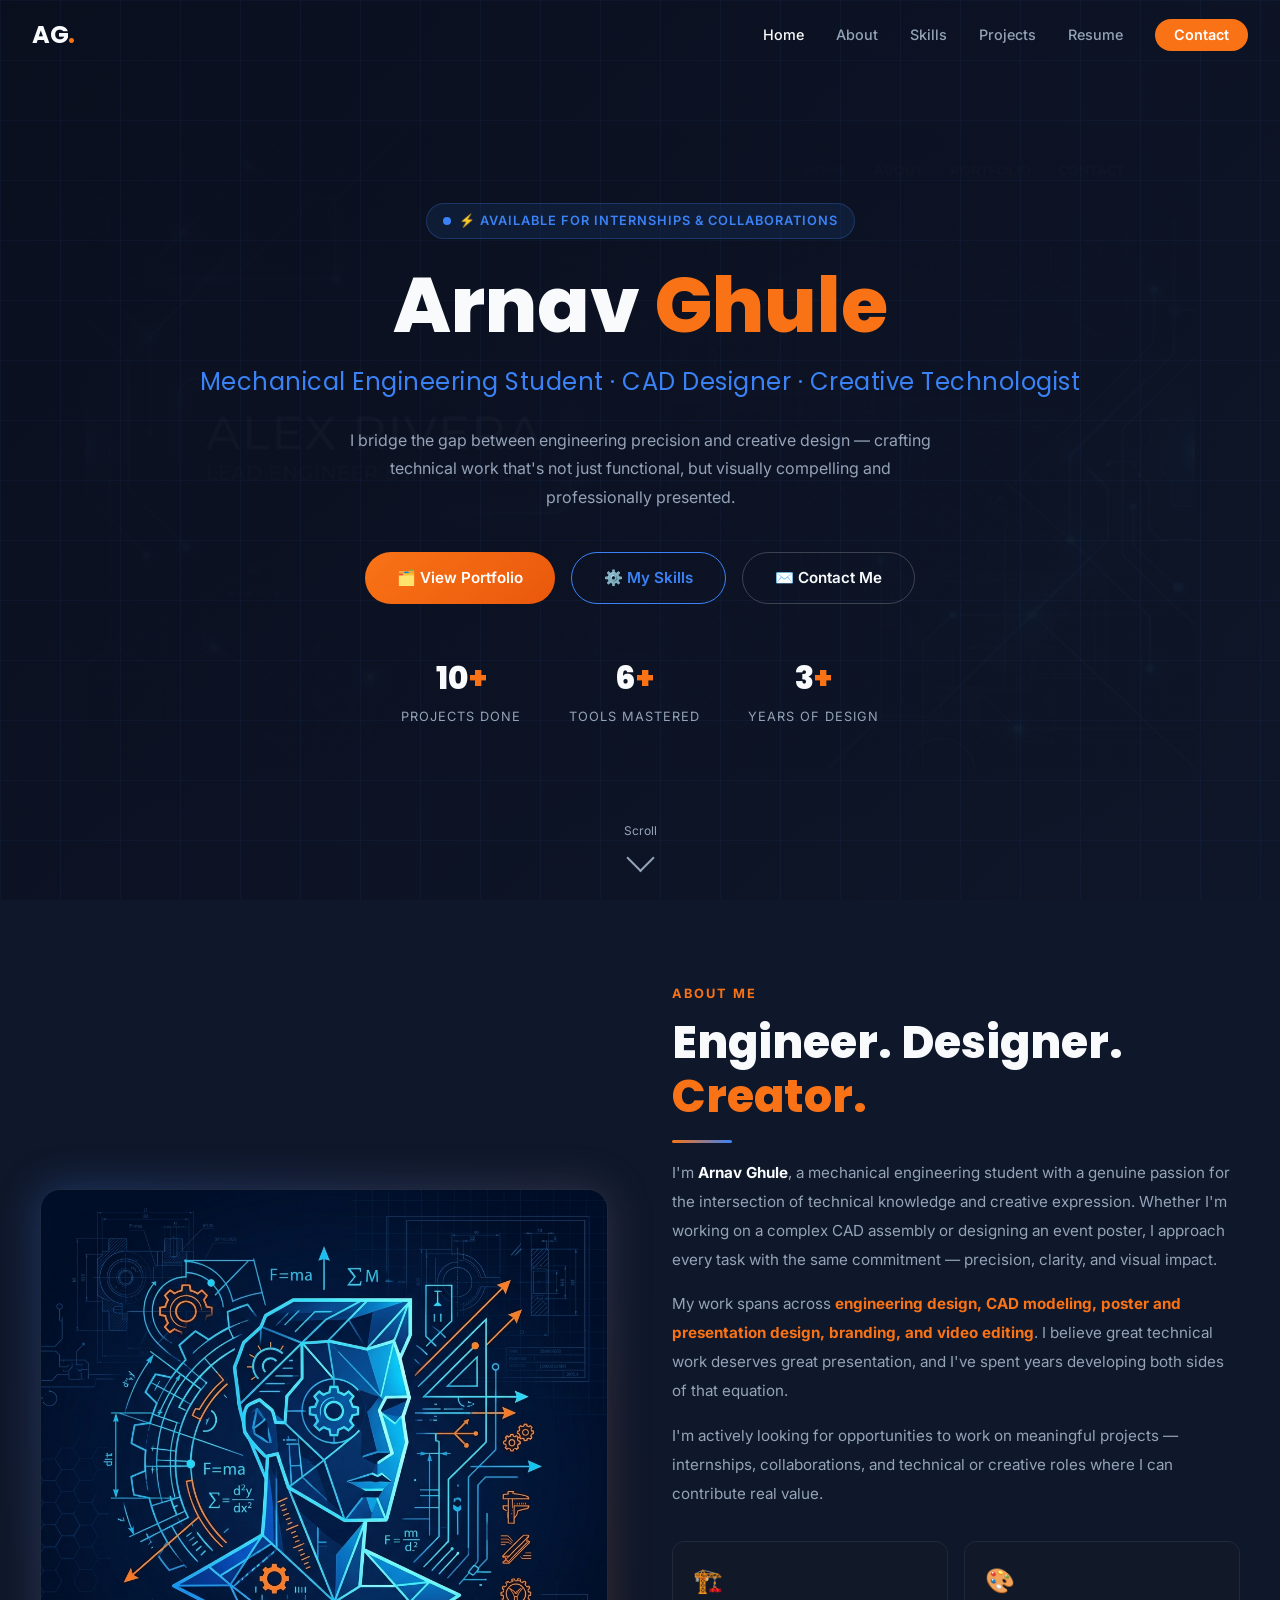
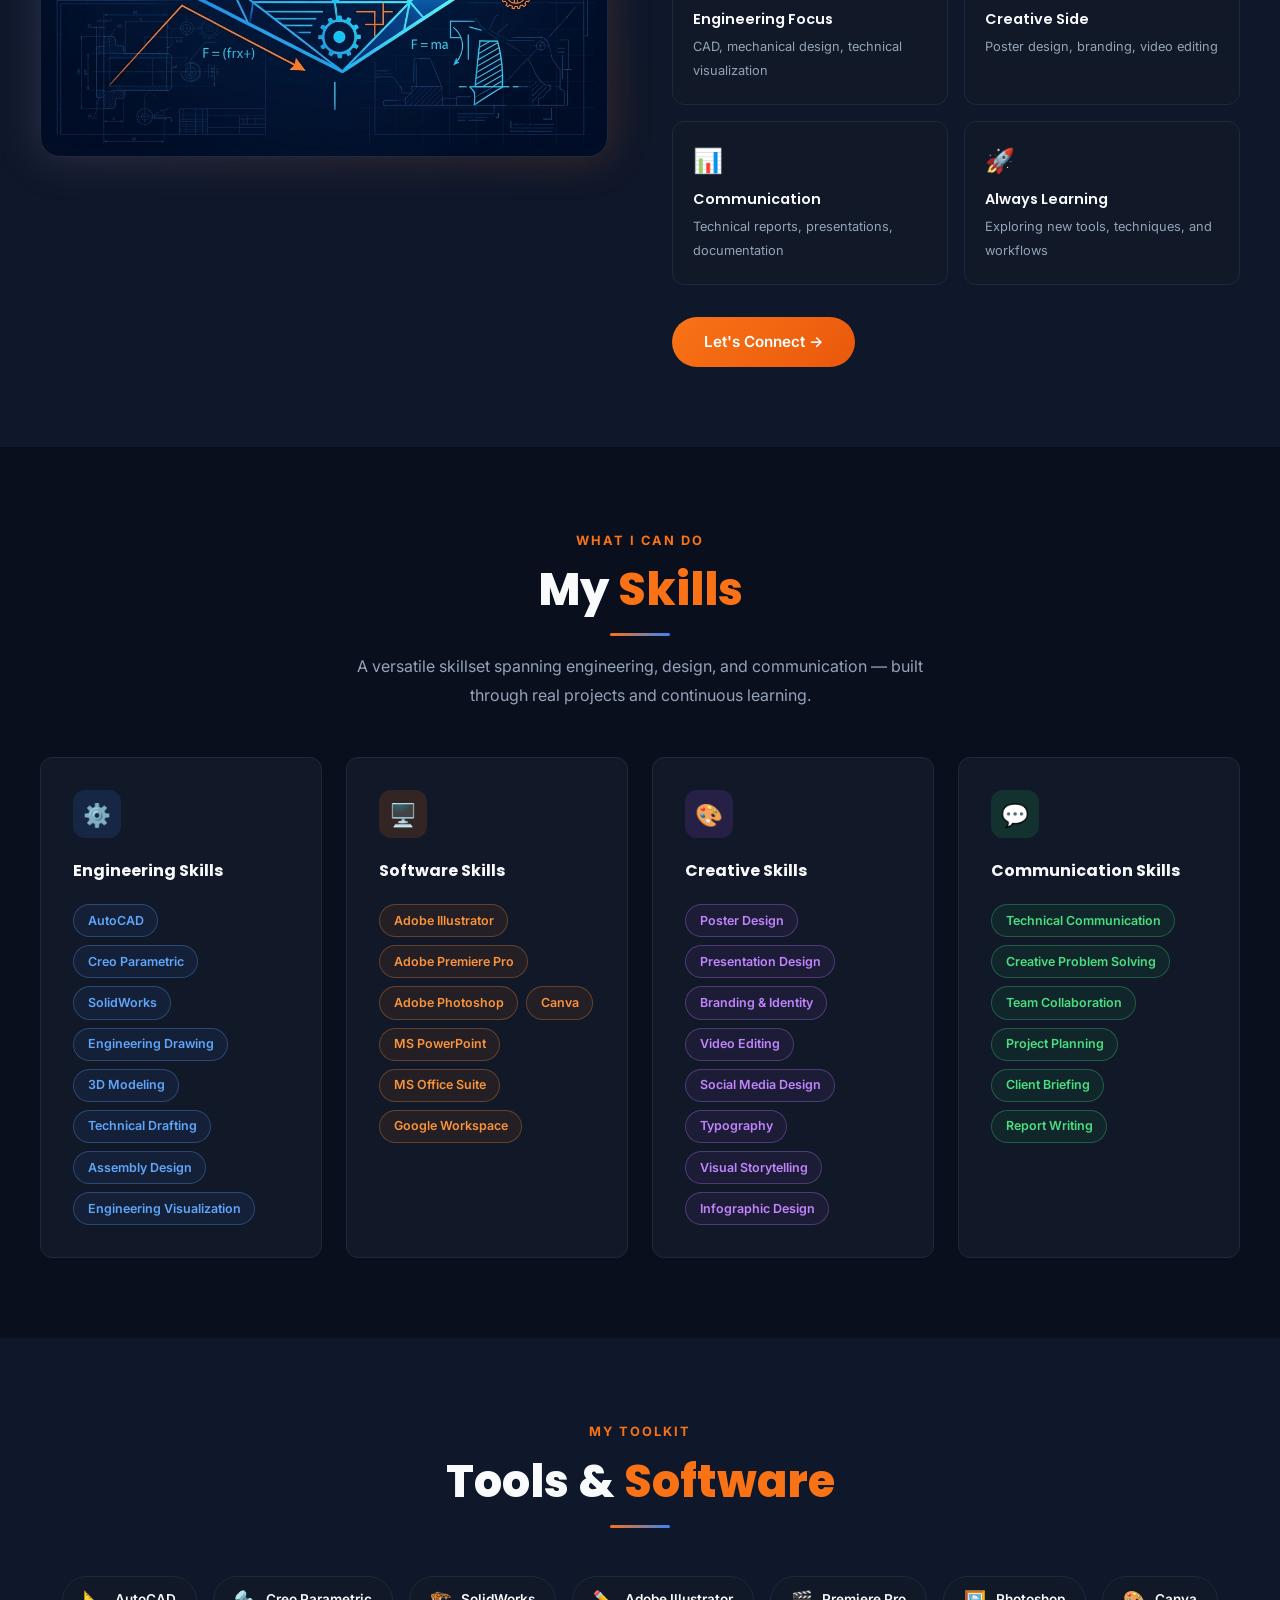
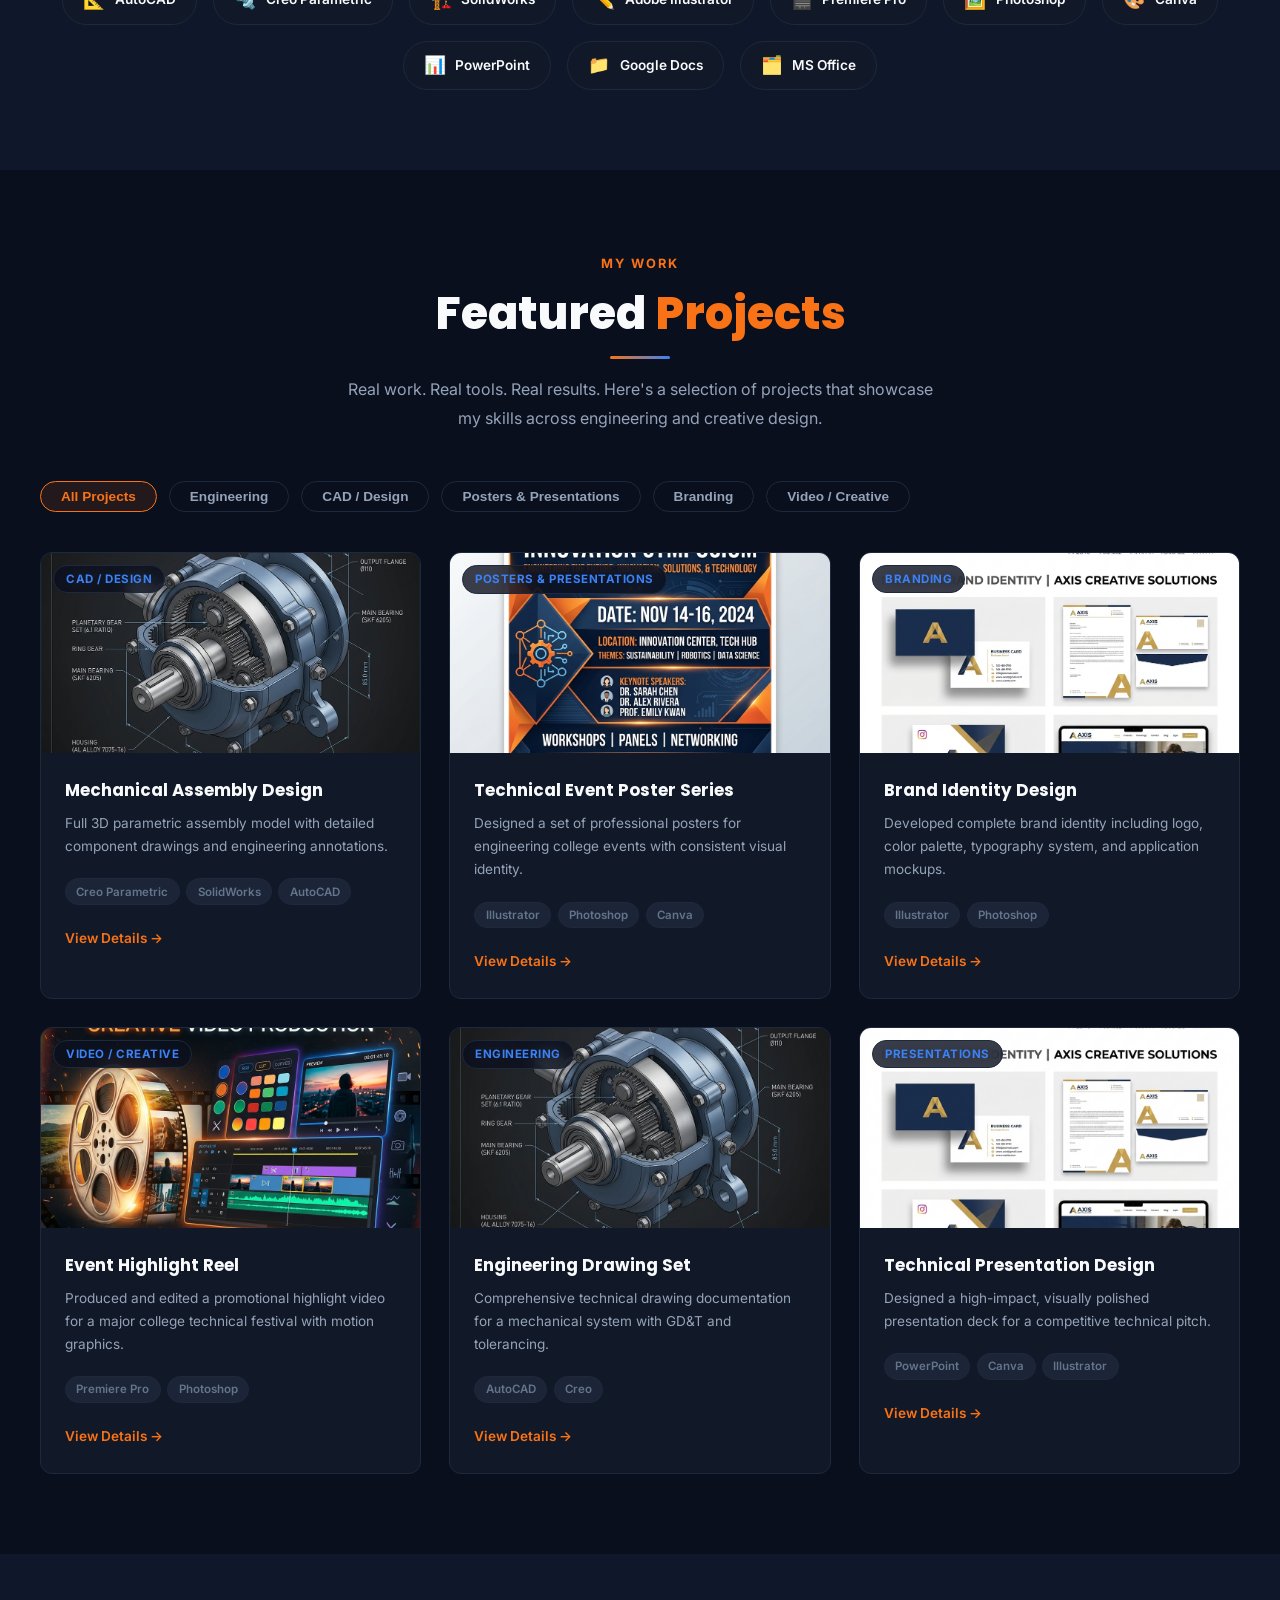
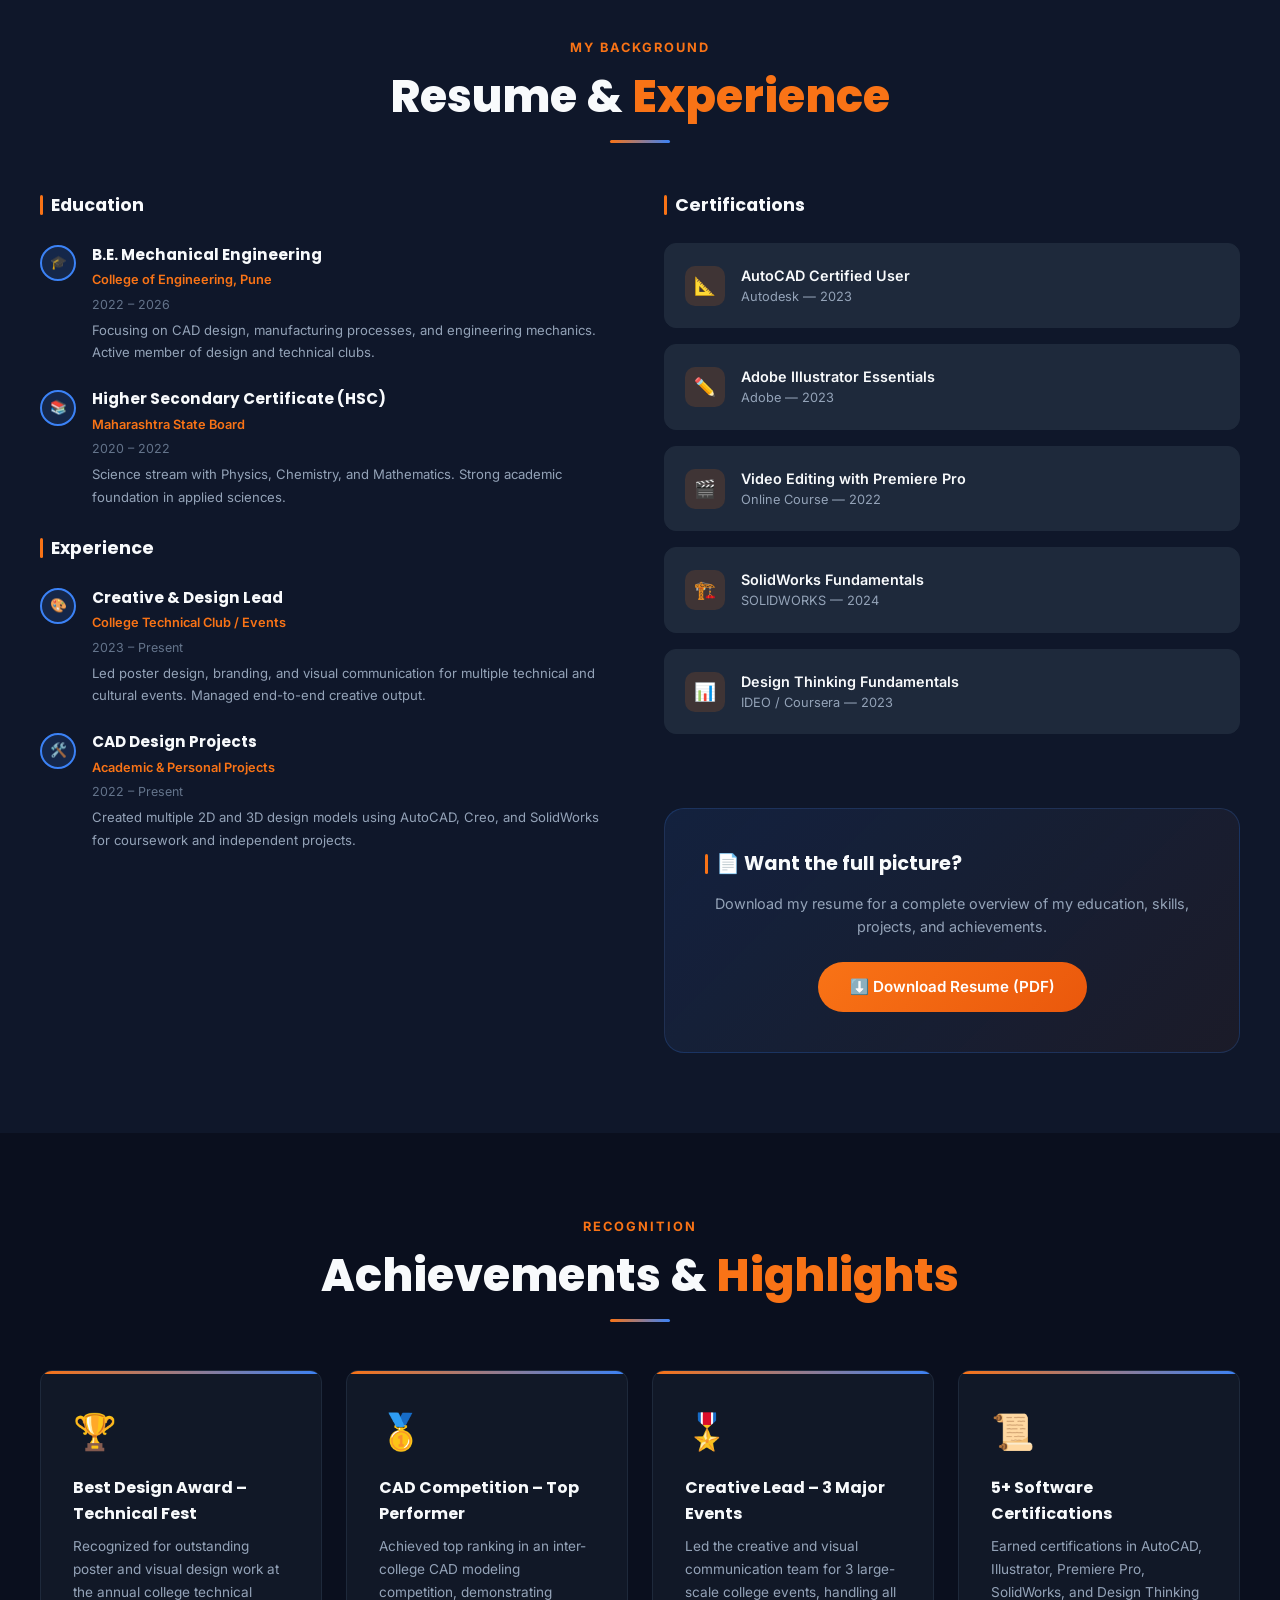
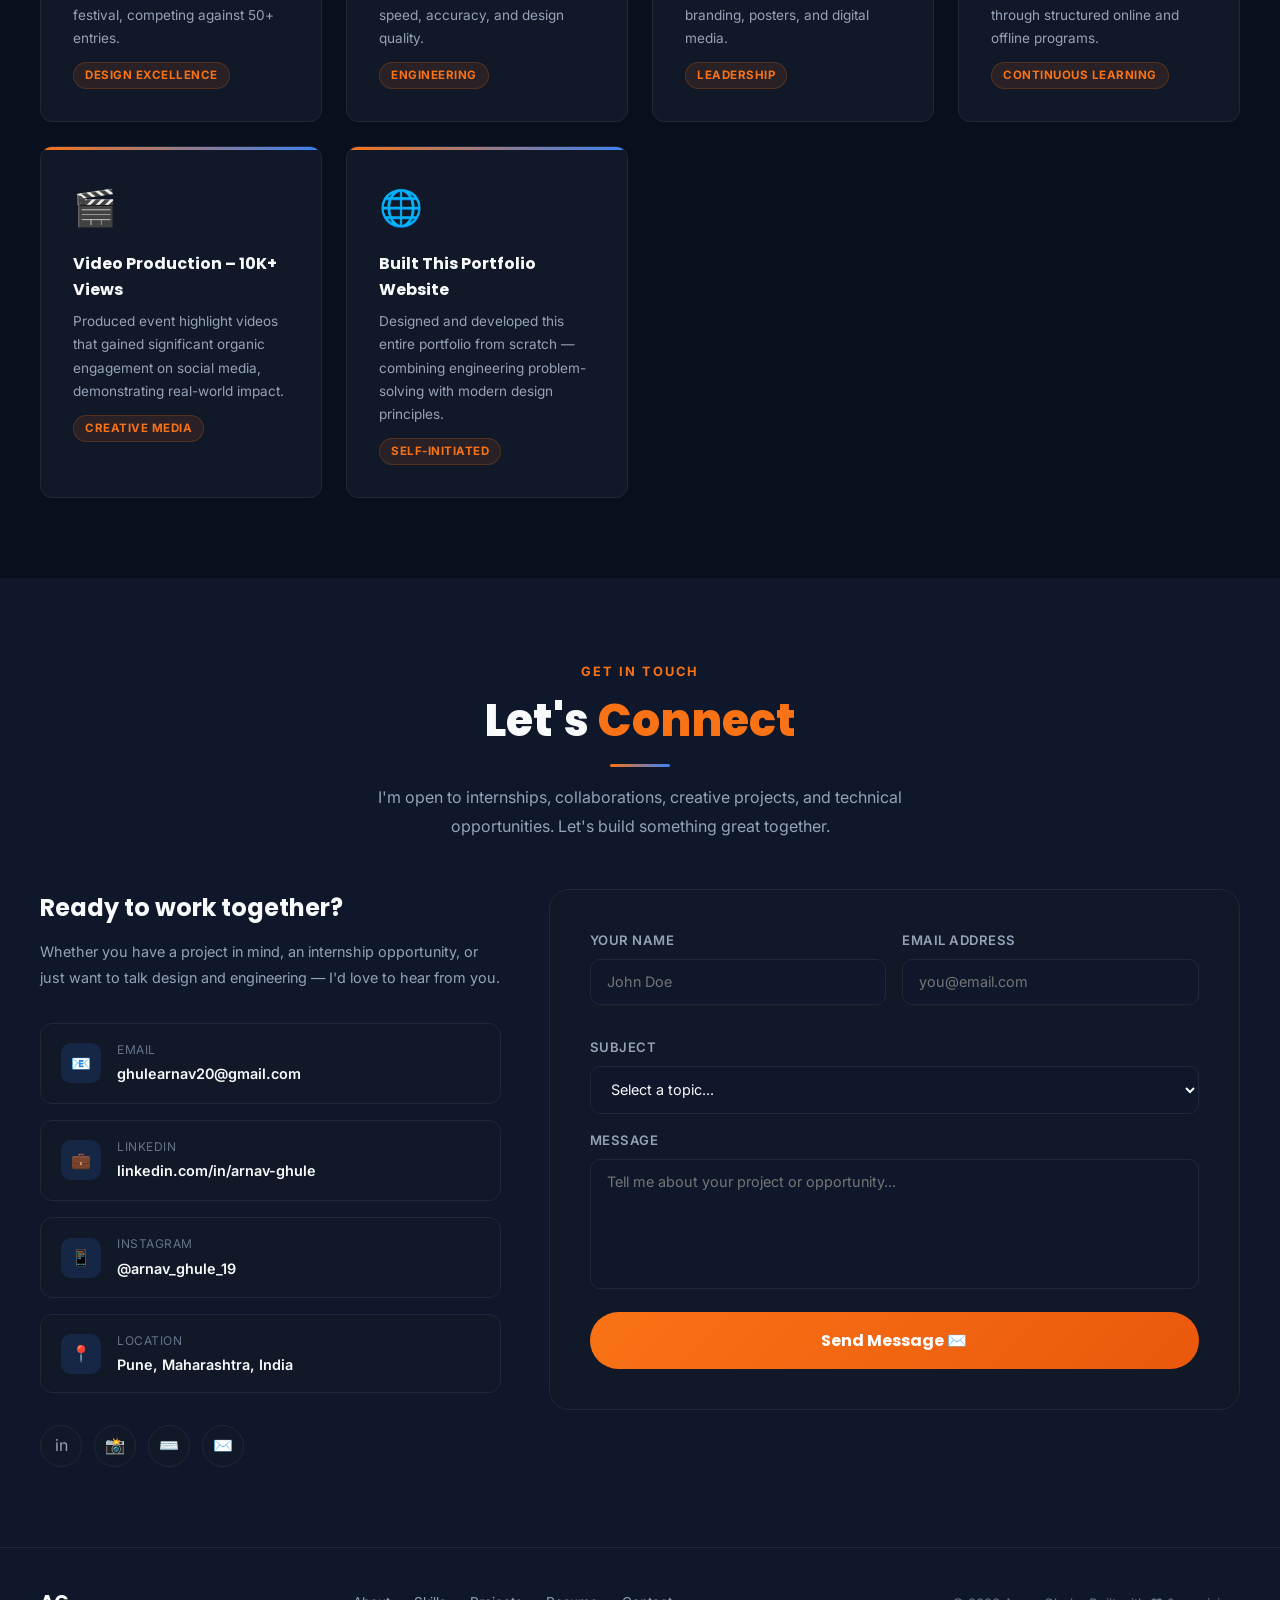
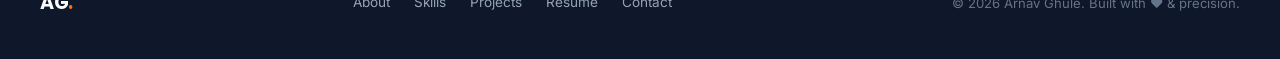
==== commit eede585e: "Update contact info: real email, LinkedIn, and Instagram" ====
--- a/index.html
+++ b/index.html
@@ -383,15 +383,15 @@
         <div class="contact-items">
           <div class="contact-item">
             <div class="c-icon">📧</div>
-            <div class="c-text"><span>Email</span><a href="mailto:arnav.ghule@example.com">arnav.ghule@example.com</a></div>
+            <div class="c-text"><span>Email</span><a href="mailto:ghulearnav20@gmail.com">ghulearnav20@gmail.com</a></div>
           </div>
           <div class="contact-item">
             <div class="c-icon">💼</div>
-            <div class="c-text"><span>LinkedIn</span><a href="#" target="_blank">linkedin.com/in/arnavghule</a></div>
+            <div class="c-text"><span>LinkedIn</span><a href="https://www.linkedin.com/in/arnav-ghule-78b34b26b" target="_blank">linkedin.com/in/arnav-ghule</a></div>
           </div>
           <div class="contact-item">
             <div class="c-icon">📱</div>
-            <div class="c-text"><span>Instagram</span><a href="#" target="_blank">@arnav.designs</a></div>
+            <div class="c-text"><span>Instagram</span><a href="https://www.instagram.com/arnav_ghule_19" target="_blank">@arnav_ghule_19</a></div>
           </div>
           <div class="contact-item">
             <div class="c-icon">📍</div>
@@ -399,10 +399,10 @@
           </div>
         </div>
         <div class="social-links">
-          <a href="#" class="social-btn" title="LinkedIn">in</a>
-          <a href="#" class="social-btn" title="Instagram">📸</a>
+          <a href="https://www.linkedin.com/in/arnav-ghule-78b34b26b" target="_blank" class="social-btn" title="LinkedIn">in</a>
+          <a href="https://www.instagram.com/arnav_ghule_19" target="_blank" class="social-btn" title="Instagram">📸</a>
           <a href="#" class="social-btn" title="GitHub">⌨️</a>
-          <a href="#" class="social-btn" title="Email">✉️</a>
+          <a href="mailto:ghulearnav20@gmail.com" class="social-btn" title="Email">✉️</a>
         </div>
       </div>
       <div class="contact-form">
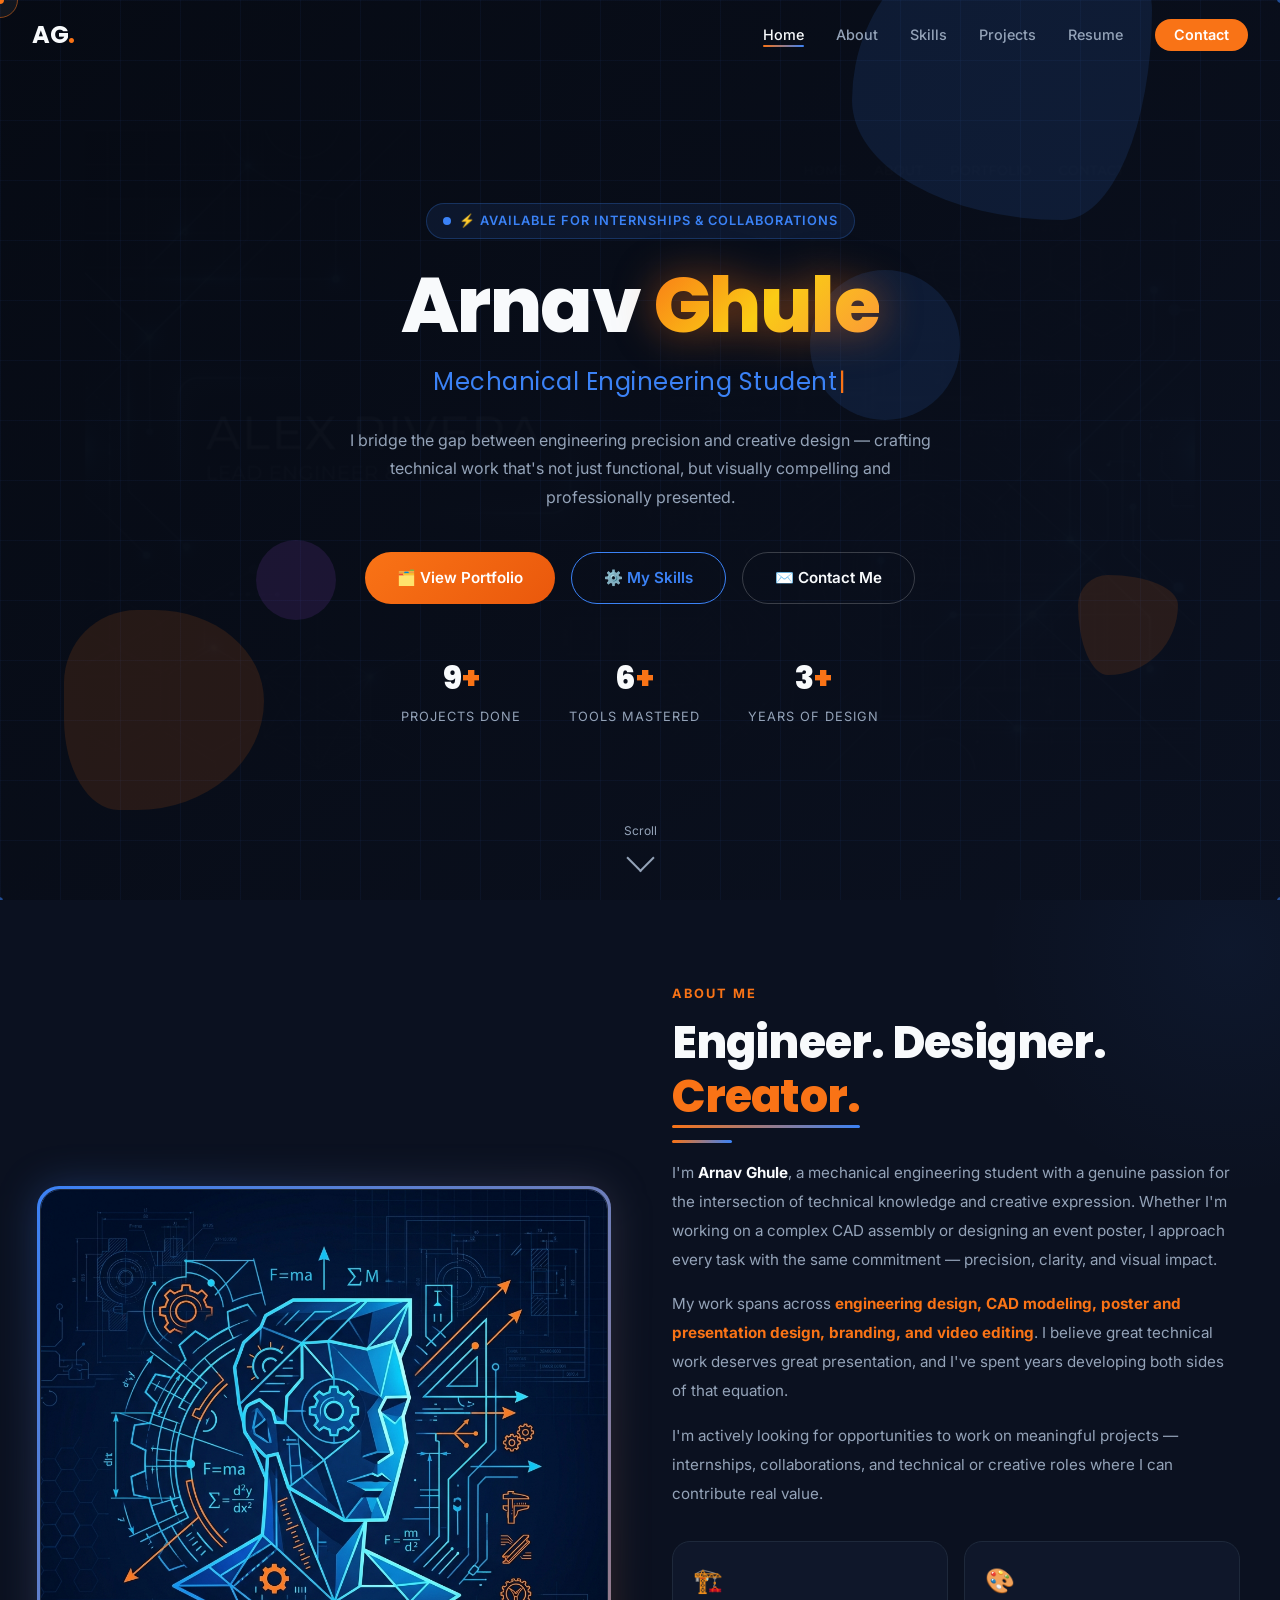
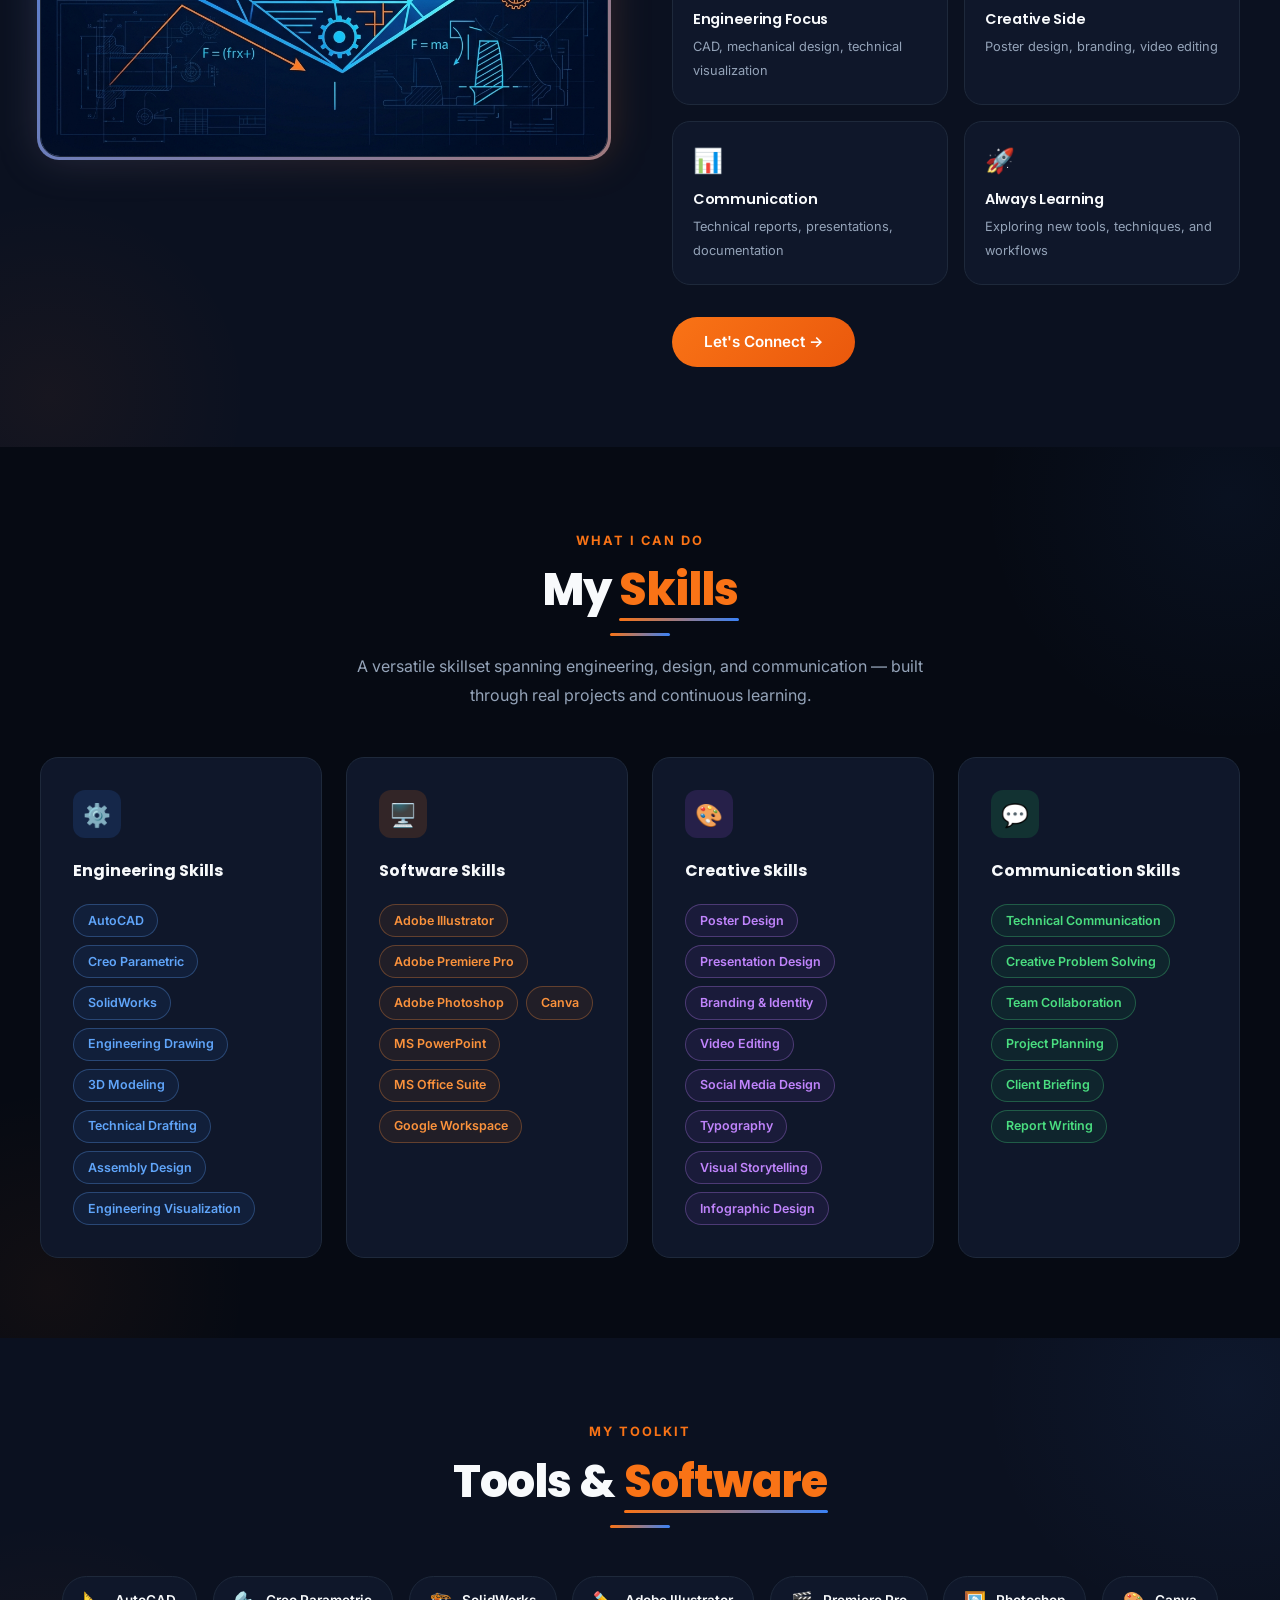
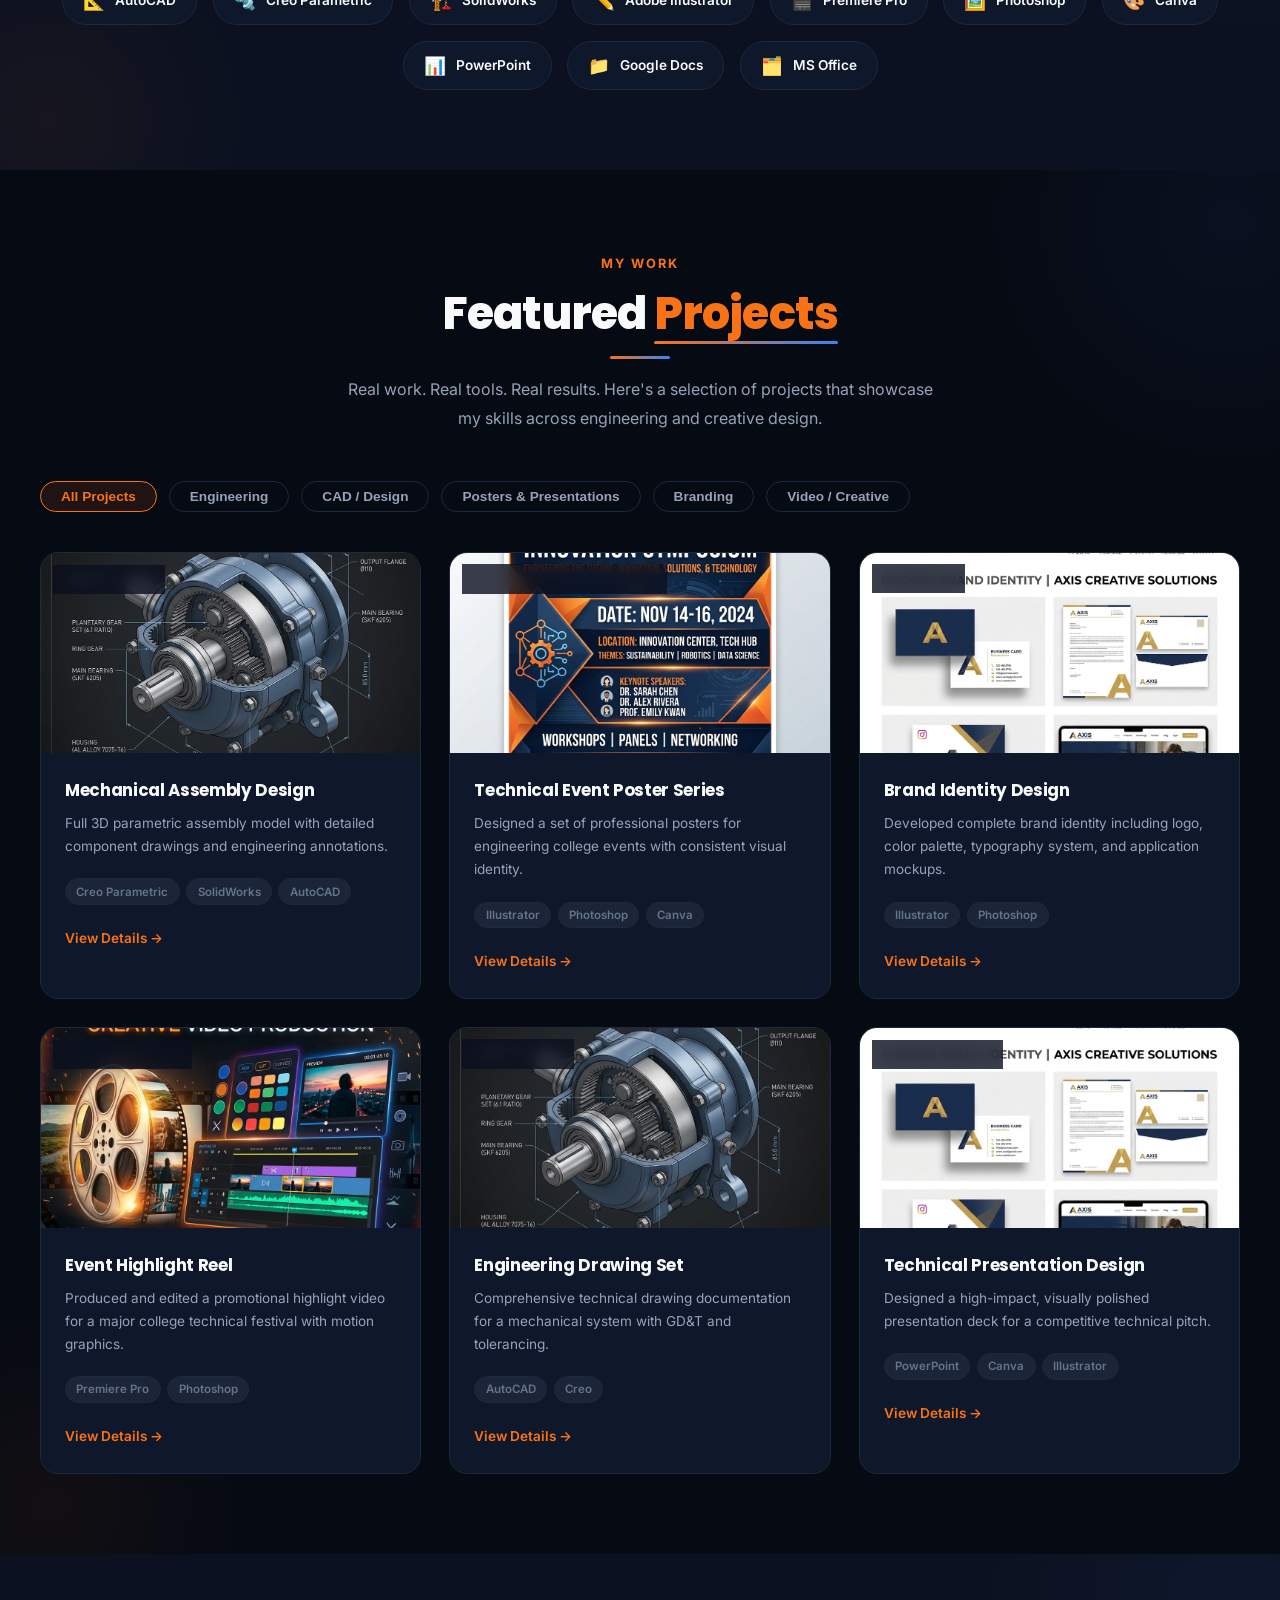
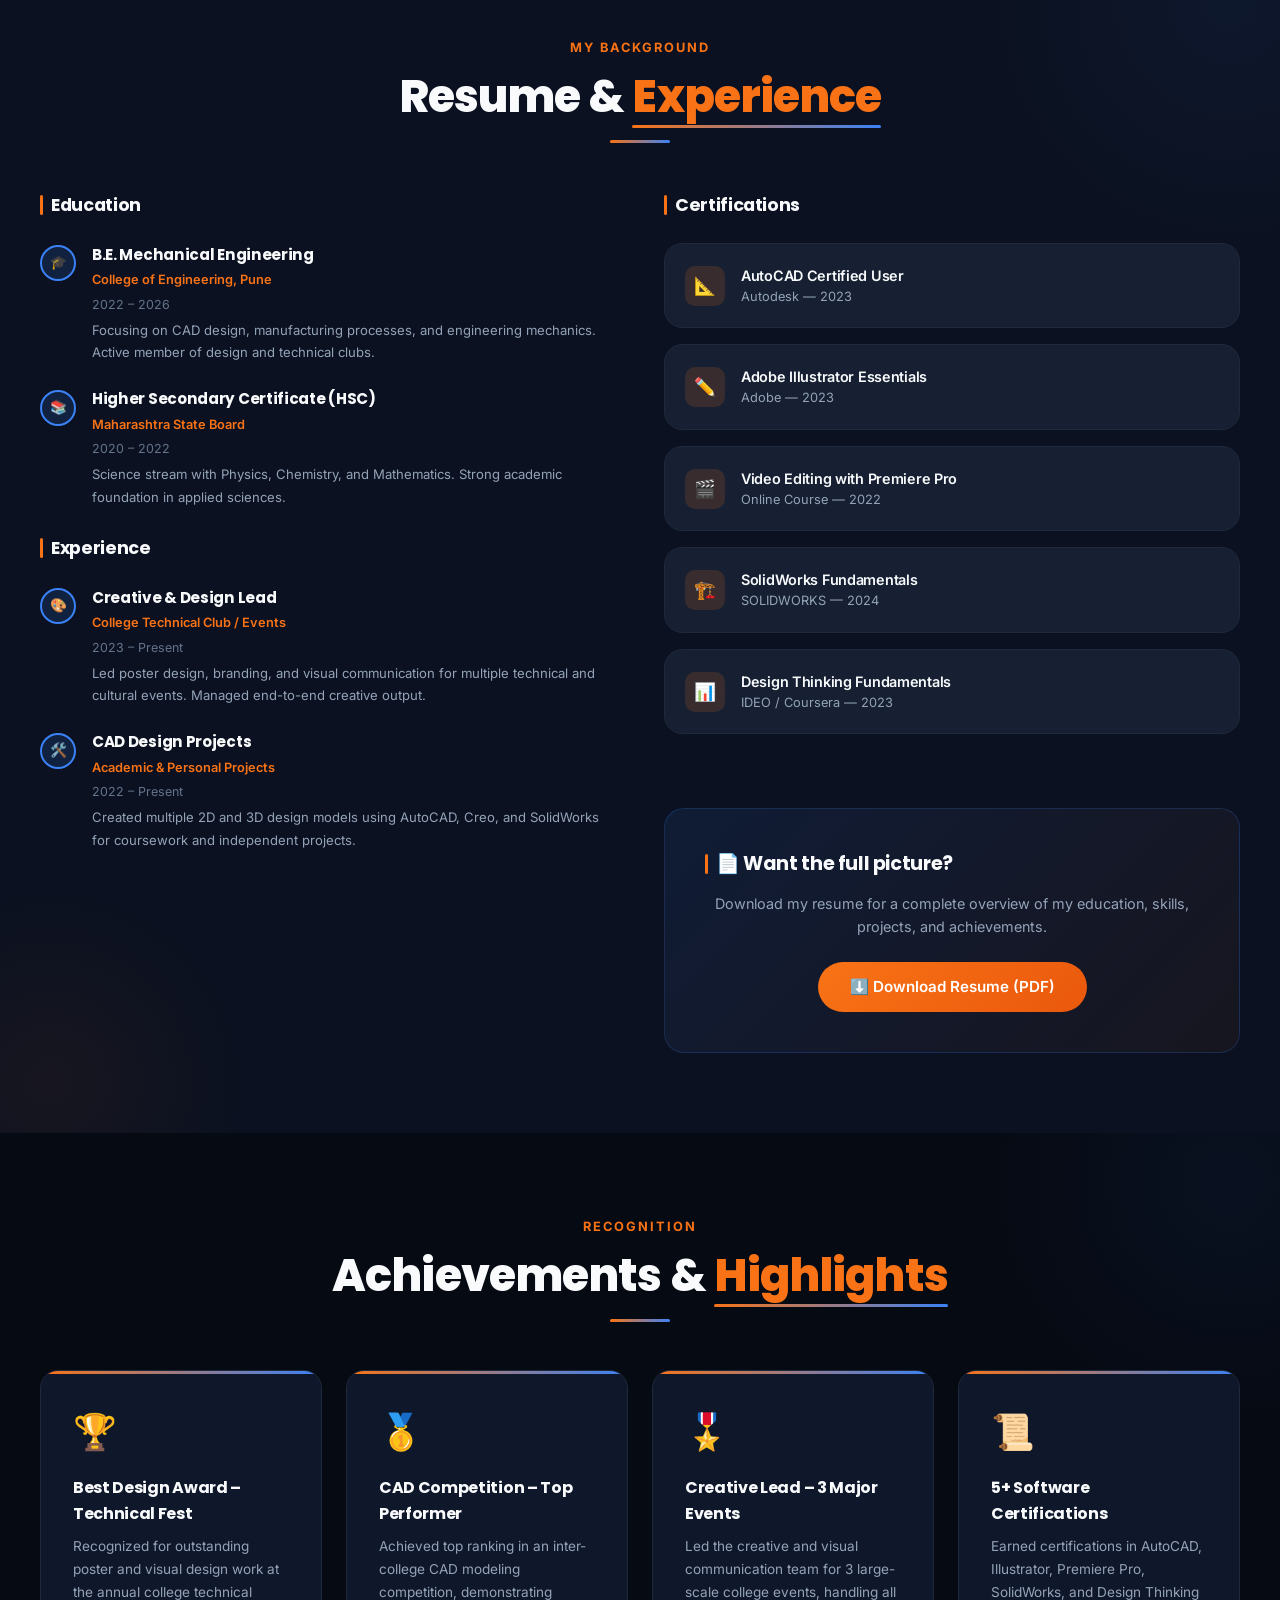
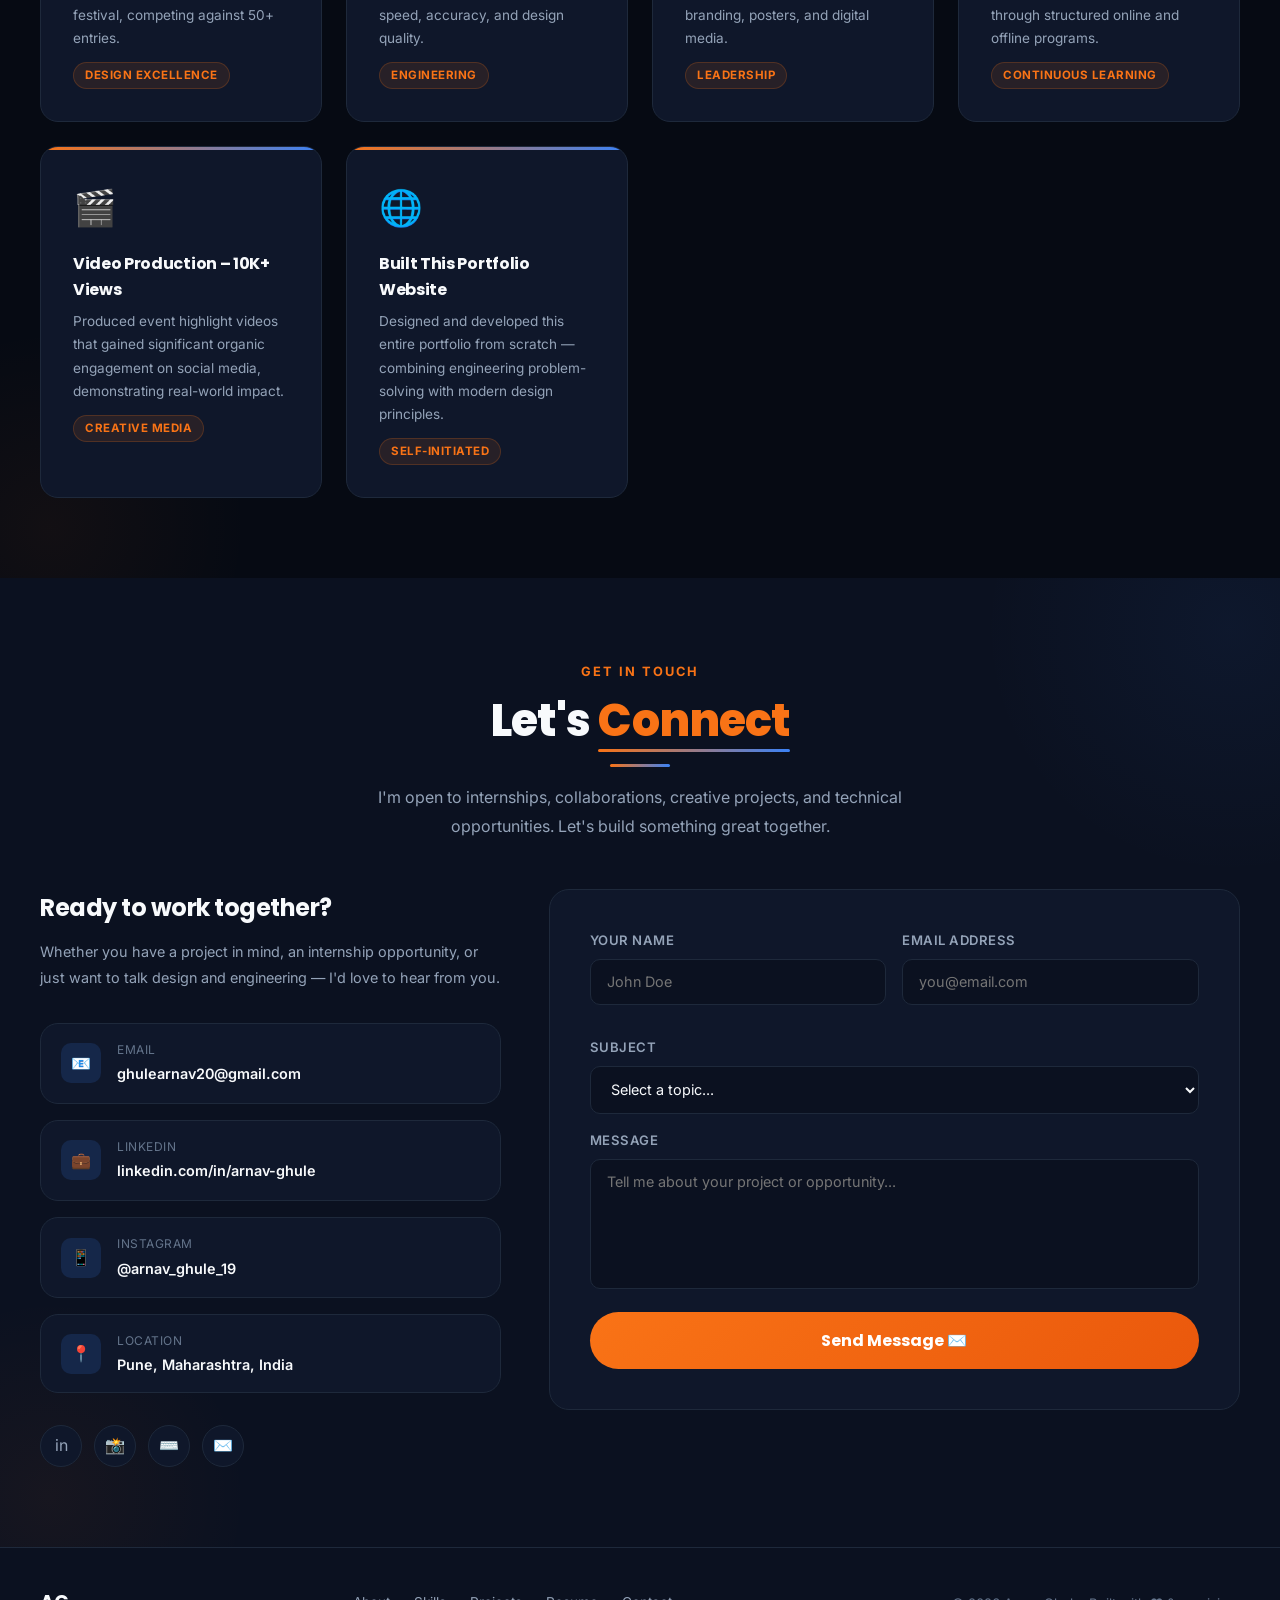
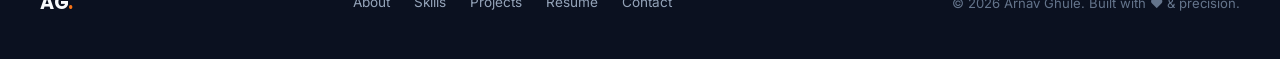
==== commit d925f303: "Enhance design and add interactive animations" ====
--- a/index.html
+++ b/index.html
@@ -8,8 +8,14 @@
 <link rel="preconnect" href="https://fonts.googleapis.com">
 <link href="https://fonts.googleapis.com/css2?family=Poppins:wght@400;600;700;800&family=Inter:wght@400;500;600&display=swap" rel="stylesheet">
 <link rel="stylesheet" href="style.css">
+<link rel="stylesheet" href="style2.css">
 </head>
 <body>
+<!-- CUSTOM CURSOR -->
+<div id="cursor-dot"></div>
+<div id="cursor-outline"></div>
+<!-- SCROLL PROGRESS -->
+<div id="scroll-progress"></div>
 
 <!-- NAVBAR -->
 <nav id="navbar">
@@ -32,20 +38,26 @@
   <div class="hero-bg"></div>
   <div class="hero-overlay"></div>
   <div class="hero-grid"></div>
+  <canvas id="hero-canvas"></canvas>
+  <div class="hero-floats">
+    <div class="hf hf1"></div><div class="hf hf2"></div>
+    <div class="hf hf3"></div><div class="hf hf4"></div>
+    <div class="hf hf5"></div>
+  </div>
   <div class="hero-content">
     <div class="hero-badge">⚡ Available for Internships & Collaborations</div>
     <h1 class="hero-name">Arnav <span class="accent">Ghule</span></h1>
-    <p class="hero-title">Mechanical Engineering Student · CAD Designer · Creative Technologist</p>
+    <p class="hero-title"><span id="typed-text"></span><span class="typed-cursor">|</span></p>
     <p class="hero-desc">I bridge the gap between engineering precision and creative design — crafting technical work that's not just functional, but visually compelling and professionally presented.</p>
     <div class="hero-btns">
       <a href="#projects" class="btn-primary">🗂️ View Portfolio</a>
       <a href="#skills" class="btn-outline">⚙️ My Skills</a>
       <a href="#contact" class="btn-secondary">✉️ Contact Me</a>
     </div>
-    <div class="hero-stats">
-      <div class="hero-stat"><span class="num">10<span>+</span></span><span class="label">Projects Done</span></div>
-      <div class="hero-stat"><span class="num">6<span>+</span></span><span class="label">Tools Mastered</span></div>
-      <div class="hero-stat"><span class="num">3<span>+</span></span><span class="label">Years of Design</span></div>
+    <div class="hero-stats" id="heroStats">
+      <div class="hero-stat"><span class="num" data-target="10">0<span>+</span></span><span class="label">Projects Done</span></div>
+      <div class="hero-stat"><span class="num" data-target="6">0<span>+</span></span><span class="label">Tools Mastered</span></div>
+      <div class="hero-stat"><span class="num" data-target="3">0<span>+</span></span><span class="label">Years of Design</span></div>
     </div>
   </div>
   <div class="scroll-indicator"><span>Scroll</span><div class="scroll-arrow"></div></div>
@@ -460,6 +472,6 @@
   </div>
 </div>
 
-<script src="script.js"></script>
+<script src="script.js?v=3"></script>
 </body>
 </html>
--- a/style.css
+++ b/style.css
@@ -1,31 +1,34 @@
 /* ===== RESET & BASE ===== */
 *,*::before,*::after{box-sizing:border-box;margin:0;padding:0}
 html{scroll-behavior:smooth;font-size:16px}
-body{font-family:'Inter',sans-serif;background:#0a0f1e;color:#e2e8f0;line-height:1.6;overflow-x:hidden}
+body{font-family:'Inter',sans-serif;background:var(--navy);color:#e2e8f0;line-height:1.6;overflow-x:hidden}
+::selection { background: rgba(249, 115, 22, 0.3); color: var(--white); }
+h1, h2, h3, h4, h5, h6 { letter-spacing: -0.02em; }
 a{text-decoration:none;color:inherit}
 img{max-width:100%;display:block}
 ul{list-style:none}
 
 /* ===== VARIABLES ===== */
 :root{
-  --navy:#0a0f1e;
-  --navy2:#0f172a;
-  --navy3:#1e293b;
+  --navy:#060a13;
+  --navy2:#0b1120;
+  --navy3:#162032;
   --blue:#3b82f6;
   --orange:#f97316;
   --white:#f8fafc;
   --gray:#94a3b8;
   --gray2:#64748b;
-  --card:#111827;
+  --card:#0f172a;
   --border:#1e293b;
-  --radius:12px;
-  --shadow:0 4px 24px rgba(0,0,0,0.4);
+  --radius:18px;
+  --shadow:0 8px 30px rgba(0,0,0,0.5);
 }
 
 /* ===== SCROLLBAR ===== */
-::-webkit-scrollbar{width:6px}
-::-webkit-scrollbar-track{background:var(--navy2)}
-::-webkit-scrollbar-thumb{background:var(--blue);border-radius:3px}
+::-webkit-scrollbar{width:10px}
+::-webkit-scrollbar-track{background:var(--navy)}
+::-webkit-scrollbar-thumb{background:var(--navy3);border-radius:5px;border:2px solid var(--navy)}
+::-webkit-scrollbar-thumb:hover{background:var(--blue)}
 
 /* ===== NAVBAR ===== */
 #navbar{position:fixed;top:0;left:0;width:100%;z-index:1000;padding:1rem 2rem;display:flex;align-items:center;justify-content:space-between;transition:all .3s ease;backdrop-filter:blur(0px)}
@@ -43,7 +46,7 @@
 /* ===== HERO ===== */
 #hero{min-height:100vh;display:flex;align-items:center;justify-content:center;position:relative;overflow:hidden;padding:6rem 2rem 4rem}
 .hero-bg{position:absolute;inset:0;background:url('assets/hero_bg.png') center/cover no-repeat;opacity:.25;z-index:0}
-.hero-overlay{position:absolute;inset:0;background:linear-gradient(135deg,rgba(10,15,30,.95) 0%,rgba(15,23,42,.8) 100%);z-index:1}
+.hero-overlay{position:absolute;inset:0;background:linear-gradient(135deg,var(--navy) 0%,var(--navy2) 100%);opacity:.92;z-index:1}
 .hero-grid{position:absolute;inset:0;background-image:linear-gradient(rgba(59,130,246,.05) 1px,transparent 1px),linear-gradient(90deg,rgba(59,130,246,.05) 1px,transparent 1px);background-size:60px 60px;z-index:1}
 .hero-content{position:relative;z-index:2;max-width:900px;text-align:center}
 .hero-badge{display:inline-flex;align-items:center;gap:.5rem;background:rgba(59,130,246,.1);border:1px solid rgba(59,130,246,.25);color:var(--blue);padding:.4rem 1rem;border-radius:50px;font-size:.8rem;font-weight:600;letter-spacing:1px;text-transform:uppercase;margin-bottom:1.5rem}
@@ -54,12 +57,15 @@
 .hero-title{font-family:'Poppins',sans-serif;font-size:clamp(1rem,2.5vw,1.5rem);font-weight:400;color:var(--blue);margin-bottom:1.5rem;letter-spacing:.5px}
 .hero-desc{font-size:1rem;color:var(--gray);max-width:600px;margin:0 auto 2.5rem;line-height:1.8}
 .hero-btns{display:flex;gap:1rem;justify-content:center;flex-wrap:wrap}
-.btn-primary{background:linear-gradient(135deg,var(--orange),#ea580c);color:#fff;padding:.8rem 2rem;border-radius:50px;font-weight:600;font-size:.95rem;transition:all .3s;border:none;cursor:pointer;display:inline-flex;align-items:center;gap:.5rem}
+.btn-primary{background:linear-gradient(135deg,var(--orange),#ea580c);color:#fff;padding:.8rem 2rem;border-radius:50px;font-weight:600;font-size:.95rem;transition:all .3s;border:none;cursor:pointer;display:inline-flex;align-items:center;gap:.5rem;box-shadow:0 4px 15px rgba(249,115,22,0.3)}
 .btn-primary:hover{transform:translateY(-3px);box-shadow:0 10px 30px rgba(249,115,22,0.4)}
+.btn-primary:active{transform:translateY(0);box-shadow:0 4px 15px rgba(249,115,22,0.4)}
 .btn-secondary{background:transparent;color:var(--white);padding:.8rem 2rem;border-radius:50px;font-weight:600;font-size:.95rem;border:1.5px solid rgba(255,255,255,.2);transition:all .3s;display:inline-flex;align-items:center;gap:.5rem}
-.btn-secondary:hover{border-color:var(--blue);color:var(--blue);transform:translateY(-3px)}
+.btn-secondary:hover{border-color:var(--blue);color:var(--blue);transform:translateY(-3px);background:rgba(59,130,246,.05)}
+.btn-secondary:active{transform:translateY(0)}
 .btn-outline{background:transparent;color:var(--blue);padding:.8rem 2rem;border-radius:50px;font-weight:600;font-size:.95rem;border:1.5px solid var(--blue);transition:all .3s;display:inline-flex;align-items:center;gap:.5rem}
-.btn-outline:hover{background:var(--blue);color:#fff;transform:translateY(-3px)}
+.btn-outline:hover{background:var(--blue);color:#fff;transform:translateY(-3px);box-shadow:0 10px 30px rgba(59,130,246,0.3)}
+.btn-outline:active{transform:translateY(0)}
 .hero-stats{display:flex;gap:3rem;justify-content:center;margin-top:3rem;flex-wrap:wrap}
 .hero-stat{text-align:center}
 .hero-stat .num{font-family:'Poppins',sans-serif;font-size:2rem;font-weight:800;color:var(--white);display:block}
@@ -99,7 +105,7 @@
 /* ===== SKILLS ===== */
 .skills-grid{display:grid;grid-template-columns:repeat(auto-fit,minmax(260px,1fr));gap:1.5rem}
 .skill-category{background:var(--card);border:1px solid var(--border);border-radius:var(--radius);padding:2rem;transition:all .3s}
-.skill-category:hover{border-color:rgba(59,130,246,.4);transform:translateY(-4px);box-shadow:0 12px 40px rgba(0,0,0,0.3)}
+.skill-category:hover{border-color:rgba(59,130,246,.4);box-shadow:0 12px 40px rgba(0,0,0,0.3)}
 .skill-cat-icon{width:48px;height:48px;border-radius:12px;display:flex;align-items:center;justify-content:center;font-size:1.4rem;margin-bottom:1.25rem}
 .skill-cat-icon.eng{background:rgba(59,130,246,.15)}
 .skill-cat-icon.soft{background:rgba(249,115,22,.15)}
@@ -129,7 +135,7 @@
 .filter-btn:hover,.filter-btn.active{border-color:var(--orange);color:var(--orange);background:rgba(249,115,22,.1)}
 .projects-grid{display:grid;grid-template-columns:repeat(auto-fill,minmax(320px,1fr));gap:1.75rem}
 .project-card{background:var(--card);border:1px solid var(--border);border-radius:var(--radius);overflow:hidden;transition:all .35s;cursor:pointer}
-.project-card:hover{transform:translateY(-6px);border-color:rgba(59,130,246,.4);box-shadow:0 20px 50px rgba(0,0,0,0.4)}
+.project-card:hover{border-color:rgba(59,130,246,.4);box-shadow:0 20px 50px rgba(0,0,0,0.4)}
 .project-card:hover .project-img img{transform:scale(1.05)}
 .project-img{position:relative;height:200px;overflow:hidden}
 .project-img img{width:100%;height:100%;object-fit:cover;transition:transform .4s ease}
@@ -167,7 +173,7 @@
 .achievements-grid{display:grid;grid-template-columns:repeat(auto-fill,minmax(280px,1fr));gap:1.5rem}
 .achievement-card{background:var(--card);border:1px solid var(--border);border-radius:var(--radius);padding:2rem;transition:all .3s;position:relative;overflow:hidden}
 .achievement-card::before{content:'';position:absolute;top:0;left:0;right:0;height:3px;background:linear-gradient(90deg,var(--orange),var(--blue))}
-.achievement-card:hover{transform:translateY(-4px);box-shadow:var(--shadow)}
+.achievement-card:hover{box-shadow:var(--shadow)}
 .ach-icon{font-size:2.2rem;margin-bottom:1rem}
 .ach-title{font-family:'Poppins',sans-serif;font-size:1rem;font-weight:700;color:var(--white);margin-bottom:.5rem}
 .ach-desc{font-size:.85rem;color:var(--gray);line-height:1.7}
--- a/style2.css
+++ b/style2.css
@@ -0,0 +1,391 @@
+/* ==============================
+   SCROLL PROGRESS BAR
+   ============================== */
+#scroll-progress {
+  position: fixed; top: 0; left: 0; height: 3px; width: 0%;
+  background: linear-gradient(90deg, var(--orange), #facc15, var(--blue));
+  z-index: 9999; transition: width .1s linear;
+  box-shadow: 0 0 10px rgba(249,115,22,.7);
+}
+
+/* ==============================
+   CUSTOM CURSOR
+   ============================== */
+#cursor-dot {
+  position: fixed; width: 8px; height: 8px; border-radius: 50%;
+  background: var(--orange); pointer-events: none; z-index: 99999;
+  transform: translate(-50%, -50%); transition: transform .1s, opacity .2s;
+}
+#cursor-outline {
+  position: fixed; width: 36px; height: 36px; border-radius: 50%;
+  border: 1.5px solid rgba(249,115,22,.5); pointer-events: none; z-index: 99998;
+  transform: translate(-50%, -50%); transition: width .3s, height .3s, border-color .3s, transform .08s;
+  backdrop-filter: invert(5%);
+}
+body:has(a:hover) #cursor-outline,
+body:has(button:hover) #cursor-outline,
+body:has(.project-card:hover) #cursor-outline,
+body:has(.social-btn:hover) #cursor-outline,
+body:has(.skill-category:hover) #cursor-outline {
+  width: 56px; height: 56px; border-color: var(--orange); background: rgba(249,115,22,0.05);
+}
+@media (hover: none) {
+  #cursor-dot, #cursor-outline { display: none; }
+}
+
+/* ==============================
+   HERO CANVAS & FLOATS
+   ============================== */
+#hero-canvas {
+  position: absolute; inset: 0; z-index: 1; opacity: .55; pointer-events: none;
+}
+.hero-floats { position: absolute; inset: 0; z-index: 1; pointer-events: none; overflow: hidden; }
+.hf {
+  position: absolute; border-radius: 50%;
+  opacity: .12; animation: floatShape 12s ease-in-out infinite;
+}
+.hf1 { width: 300px; height: 300px; top: -80px; right: 10%; background: var(--blue);   animation-delay: 0s;   animation-duration: 14s; border-radius: 60% 40% 30% 70% / 60% 30% 70% 40%; }
+.hf2 { width: 200px; height: 200px; bottom: 10%; left: 5%;  background: var(--orange); animation-delay: -4s;  animation-duration: 11s; border-radius: 40% 60% 70% 30% / 40% 50% 60% 50%; }
+.hf3 { width: 150px; height: 150px; top: 30%;  right: 25%; background: var(--blue);   animation-delay: -7s;  animation-duration: 16s; }
+.hf4 { width: 100px; height: 100px; bottom: 25%; right: 8%; background: var(--orange); animation-delay: -2s;  animation-duration: 9s;  border-radius: 30% 70% 70% 30% / 30% 30% 70% 70%; }
+.hf5 { width: 80px;  height: 80px;  top: 60%;  left: 20%;  background: #a855f7;       animation-delay: -5s;  animation-duration: 13s; }
+
+@keyframes floatShape {
+  0%, 100% { transform: translateY(0) rotate(0deg) scale(1); }
+  33%       { transform: translateY(-30px) rotate(120deg) scale(1.05); }
+  66%       { transform: translateY(20px) rotate(240deg) scale(.95); }
+}
+
+/* ==============================
+   TYPED TEXT CURSOR
+   ============================== */
+.typed-cursor {
+  display: inline-block; color: var(--orange);
+  animation: blink .7s step-end infinite; margin-left: 2px;
+}
+@keyframes blink { 0%,100%{opacity:1} 50%{opacity:0} }
+
+/* ==============================
+   HERO NAME GLOW
+   ============================== */
+.hero-name .accent {
+  background: linear-gradient(135deg, #f97316, #facc15, #fb923c);
+  -webkit-background-clip: text; -webkit-text-fill-color: transparent; background-clip: text;
+  filter: drop-shadow(0 0 20px rgba(249,115,22,.5));
+  animation: nameGlow 3s ease-in-out infinite;
+}
+@keyframes nameGlow {
+  0%,100% { filter: drop-shadow(0 0 20px rgba(249,115,22,.5)); }
+  50%      { filter: drop-shadow(0 0 40px rgba(249,115,22,.9)); }
+}
+
+/* ==============================
+   HERO BADGE ANIMATION
+   ============================== */
+.hero-badge {
+  animation: badgeFloat 3s ease-in-out infinite;
+}
+@keyframes badgeFloat {
+  0%,100% { transform: translateY(0); }
+  50%      { transform: translateY(-5px); }
+}
+
+/* ==============================
+   BUTTONS MAGNETIC + GLOW
+   ============================== */
+.btn-primary {
+  position: relative; overflow: hidden;
+  box-shadow: 0 0 0 rgba(249,115,22,0);
+  transition: all .35s cubic-bezier(.23,1,.32,1);
+}
+.btn-primary::before {
+  content: ''; position: absolute; inset: 0;
+  background: linear-gradient(135deg,rgba(255,255,255,.15),transparent);
+  transform: translateX(-100%); transition: transform .4s ease;
+}
+.btn-primary:hover::before { transform: translateX(100%); }
+.btn-primary:hover { box-shadow: 0 0 30px rgba(249,115,22,.6), 0 10px 40px rgba(249,115,22,.3); }
+
+.btn-outline {
+  position: relative; overflow: hidden;
+  box-shadow: 0 0 0 rgba(59,130,246,0);
+  transition: all .35s cubic-bezier(.23,1,.32,1);
+}
+.btn-outline:hover { box-shadow: 0 0 25px rgba(59,130,246,.5), 0 8px 30px rgba(59,130,246,.2); }
+
+/* ==============================
+   NAVBAR ENHANCED
+   ============================== */
+#navbar.scrolled {
+  border-bottom: 1px solid rgba(59,130,246,.15);
+  box-shadow: 0 4px 30px rgba(0,0,0,.5), 0 0 40px rgba(59,130,246,.05);
+}
+.nav-links a { position: relative; }
+.nav-links a::after {
+  content: ''; position: absolute; bottom: -4px; left: 0; width: 0; height: 2px;
+  background: linear-gradient(90deg, var(--orange), var(--blue));
+  border-radius: 2px; transition: width .3s ease;
+}
+.nav-links a:hover::after, .nav-links a.active::after { width: 100%; }
+
+/* ==============================
+   SECTION ORB DECORATIONS
+   ============================== */
+.section { position: relative; overflow: hidden; }
+.section::before {
+  content: ''; position: absolute; width: 500px; height: 500px;
+  border-radius: 50%; pointer-events: none; z-index: 0;
+  background: radial-gradient(circle, rgba(59,130,246,.06) 0%, transparent 70%);
+  top: -200px; right: -200px; animation: orbFloat 20s ease-in-out infinite;
+}
+.section::after {
+  content: ''; position: absolute; width: 400px; height: 400px;
+  border-radius: 50%; pointer-events: none; z-index: 0;
+  background: radial-gradient(circle, rgba(249,115,22,.05) 0%, transparent 70%);
+  bottom: -150px; left: -150px; animation: orbFloat 16s ease-in-out infinite reverse;
+}
+.container { position: relative; z-index: 1; }
+@keyframes orbFloat {
+  0%,100% { transform: translate(0,0); }
+  50%      { transform: translate(30px,30px); }
+}
+
+/* ==============================
+   SKILL CATEGORY CARDS ENHANCED
+   ============================== */
+.skill-category {
+  position: relative; overflow: hidden;
+  transition: all .4s cubic-bezier(.23,1,.32,1);
+}
+.skill-category::before {
+  content: ''; position: absolute; inset: 0;
+  background: linear-gradient(135deg, rgba(59,130,246,.04), transparent, rgba(249,115,22,.04));
+  opacity: 0; transition: opacity .4s;
+}
+.skill-category:hover::before { opacity: 1; }
+.skill-category::after {
+  content: ''; position: absolute; top: 0; left: -100%;
+  width: 60%; height: 100%;
+  background: linear-gradient(90deg, transparent, rgba(255,255,255,.04), transparent);
+  transition: left .6s ease;
+}
+.skill-category:hover::after { left: 150%; }
+.skill-tag {
+  position: relative; overflow: hidden;
+  transition: all .3s cubic-bezier(.23,1,.32,1);
+}
+.skill-tag::after {
+  content: ''; position: absolute; inset: 0;
+  background: linear-gradient(90deg, transparent 0%, rgba(255,255,255,.08) 50%, transparent 100%);
+  transform: translateX(-100%);
+  animation: shimmer 3s infinite;
+  animation-delay: var(--d, 0s);
+}
+@keyframes shimmer { 0%{transform:translateX(-100%)} 100%{transform:translateX(100%)} }
+.skill-tag:hover { transform: translateY(-3px) scale(1.06); }
+
+/* ==============================
+   TOOL CHIPS ENHANCED
+   ============================== */
+.tool-chip {
+  position: relative; overflow: hidden;
+  transition: all .35s cubic-bezier(.23,1,.32,1);
+  animation: chipEntrance .6s ease both;
+  animation-delay: var(--d, 0s);
+}
+@keyframes chipEntrance {
+  from { opacity:0; transform: scale(.8) translateY(10px); }
+  to   { opacity:1; transform: scale(1)  translateY(0); }
+}
+.tool-chip:hover {
+  transform: translateY(-4px) scale(1.05);
+  box-shadow: 0 8px 25px rgba(249,115,22,.25);
+}
+.tool-chip::after {
+  content: ''; position: absolute; inset: 0; border-radius: 50px;
+  background: linear-gradient(135deg, rgba(249,115,22,.1), transparent);
+  opacity: 0; transition: opacity .3s;
+}
+.tool-chip:hover::after { opacity: 1; }
+
+/* ==============================
+   PROJECT CARDS 3D TILT + GLOW
+   ============================== */
+.project-card {
+  transform-style: preserve-3d;
+  transform: perspective(1000px) rotateX(0) rotateY(0);
+  transition: box-shadow .35s, border-color .35s;
+}
+.project-card .project-img::after {
+  content: ''; position: absolute; inset: 0;
+  background: linear-gradient(135deg, rgba(255,255,255,.08), transparent, transparent);
+  opacity: 0; transition: opacity .4s; pointer-events: none;
+}
+.project-card:hover .project-img::after { opacity: 1; }
+.project-card:hover {
+  box-shadow: 0 20px 60px rgba(0,0,0,.5), 0 0 40px rgba(59,130,246,.15);
+}
+
+/* ==============================
+   PROJECT CATEGORY BADGE GLOW
+   ============================== */
+.project-cat-badge {
+  animation: none; transition: all .3s;
+}
+.project-card:hover .project-cat-badge {
+  background: rgba(59,130,246,.25); border-color: rgba(59,130,246,.5); color: #93c5fd;
+}
+
+/* ==============================
+   RESUME TIMELINE PULSE
+   ============================== */
+.timeline-dot {
+  position: relative;
+  animation: dotPulse 2.5s ease-in-out infinite;
+}
+@keyframes dotPulse {
+  0%,100% { box-shadow: 0 0 0 0 rgba(59,130,246,.4); }
+  50%      { box-shadow: 0 0 0 8px rgba(59,130,246,0); }
+}
+.timeline-item { animation: slideInLeft .6s ease both; animation-delay: var(--d, 0s); }
+@keyframes slideInLeft {
+  from { opacity:0; transform: translateX(-30px); }
+  to   { opacity:1; transform: translateX(0); }
+}
+
+/* ==============================
+   ACHIEVEMENT CARDS ENHANCED
+   ============================== */
+.achievement-card {
+  transition: all .4s cubic-bezier(.23,1,.32,1);
+  position: relative;
+}
+.achievement-card::after {
+  content: ''; position: absolute; inset: -1px; border-radius: inherit;
+  background: linear-gradient(135deg, rgba(249,115,22,.3), rgba(59,130,246,.2));
+  z-index: -1; opacity: 0; transition: opacity .4s; filter: blur(8px);
+}
+.achievement-card:hover::after { opacity: 1; }
+.achievement-card:hover { transform: translateY(-6px) scale(1.02); }
+.ach-icon {
+  display: inline-block; animation: iconBounce 2s ease-in-out infinite;
+  animation-delay: var(--d, 0s);
+}
+@keyframes iconBounce {
+  0%,100% { transform: translateY(0) rotate(0deg); }
+  50%      { transform: translateY(-6px) rotate(5deg); }
+}
+
+/* ==============================
+   CERT ITEM ENHANCED
+   ============================== */
+.cert-item {
+  transition: all .35s cubic-bezier(.23,1,.32,1);
+}
+.cert-item:hover {
+  transform: translateX(6px);
+  box-shadow: 0 4px 20px rgba(59,130,246,.15);
+}
+
+/* ==============================
+   CONTACT FORM ENHANCED
+   ============================== */
+.form-group input:focus, .form-group textarea:focus {
+  box-shadow: 0 0 0 3px rgba(59,130,246,.15);
+}
+.form-submit {
+  position: relative; overflow: hidden;
+  transition: all .4s cubic-bezier(.23,1,.32,1);
+}
+.form-submit::before {
+  content: ''; position: absolute; top: 50%; left: 50%;
+  width: 0; height: 0; background: rgba(255,255,255,.1);
+  border-radius: 50%; transform: translate(-50%,-50%);
+  transition: width .5s, height .5s;
+}
+.form-submit:hover::before { width: 300px; height: 300px; }
+.form-submit:hover { box-shadow: 0 0 35px rgba(249,115,22,.5), 0 10px 40px rgba(249,115,22,.25); }
+
+/* ==============================
+   CONTACT ITEMS
+   ============================== */
+.contact-item { transition: all .35s cubic-bezier(.23,1,.32,1); }
+.contact-item:hover { transform: translateX(6px); }
+
+/* ==============================
+   SOCIAL BUTTONS SPIN ON HOVER
+   ============================== */
+.social-btn {
+  transition: all .4s cubic-bezier(.23,1,.32,1);
+}
+.social-btn:hover { transform: rotate(10deg) scale(1.15); }
+
+/* ==============================
+   FOOTER LOGO GLOW
+   ============================== */
+footer .nav-logo { transition: text-shadow .3s; }
+footer .nav-logo:hover { text-shadow: 0 0 20px rgba(249,115,22,.5); }
+
+/* ==============================
+   FADE-UP STAGGER (JS assigns --delay)
+   ============================== */
+.fade-up { transition-delay: var(--delay, 0ms); }
+
+/* ==============================
+   HIGHLIGHT ITEM HOVER
+   ============================== */
+.highlight-item { transition: all .35s cubic-bezier(.23,1,.32,1); }
+.highlight-item:hover {
+  transform: translateY(-4px) scale(1.02);
+  box-shadow: 0 8px 25px rgba(0,0,0,.3);
+}
+
+/* ==============================
+   SECTION TITLE GRADIENT UNDERLINE
+   ============================== */
+.section-title span {
+  position: relative; display: inline-block;
+}
+.section-title span::after {
+  content: ''; position: absolute; bottom: -4px; left: 0; right: 0; height: 3px;
+  background: linear-gradient(90deg, var(--orange), var(--blue));
+  border-radius: 2px; transform: scaleX(0); transform-origin: left;
+  transition: transform .6s ease; animation: underlineIn .8s .5s ease forwards;
+}
+@keyframes underlineIn {
+  from { transform: scaleX(0); }
+  to   { transform: scaleX(1); }
+}
+
+/* ==============================
+   ABOUT IMAGE ANIMATED BORDER
+   ============================== */
+.about-img-wrap::before {
+  content: ''; position: absolute; inset: -3px; border-radius: 22px;
+  background: linear-gradient(135deg, var(--blue), var(--orange), var(--blue));
+  background-size: 400% 400%;
+  animation: gradientBorder 4s ease infinite; z-index: -2;
+}
+@keyframes gradientBorder {
+  0%   { background-position: 0% 50%; }
+  50%  { background-position: 100% 50%; }
+  100% { background-position: 0% 50%; }
+}
+
+/* ==============================
+   SCROLL INDICATOR ARROW ENHANCED
+   ============================== */
+.scroll-indicator { animation: bounceDown 2s infinite; }
+@keyframes bounceDown {
+  0%,100% { transform: translateX(-50%) translateY(0);  opacity: 1; }
+  50%      { transform: translateX(-50%) translateY(10px); opacity: .6; }
+}
+
+/* ==============================
+   PAGE REVEAL ON LOAD
+   ============================== */
+@keyframes pageReveal {
+  from { opacity: 0; transform: translateY(20px); }
+  to   { opacity: 1; transform: translateY(0); }
+}
+.hero-content { animation: pageReveal 1s ease .2s both; }
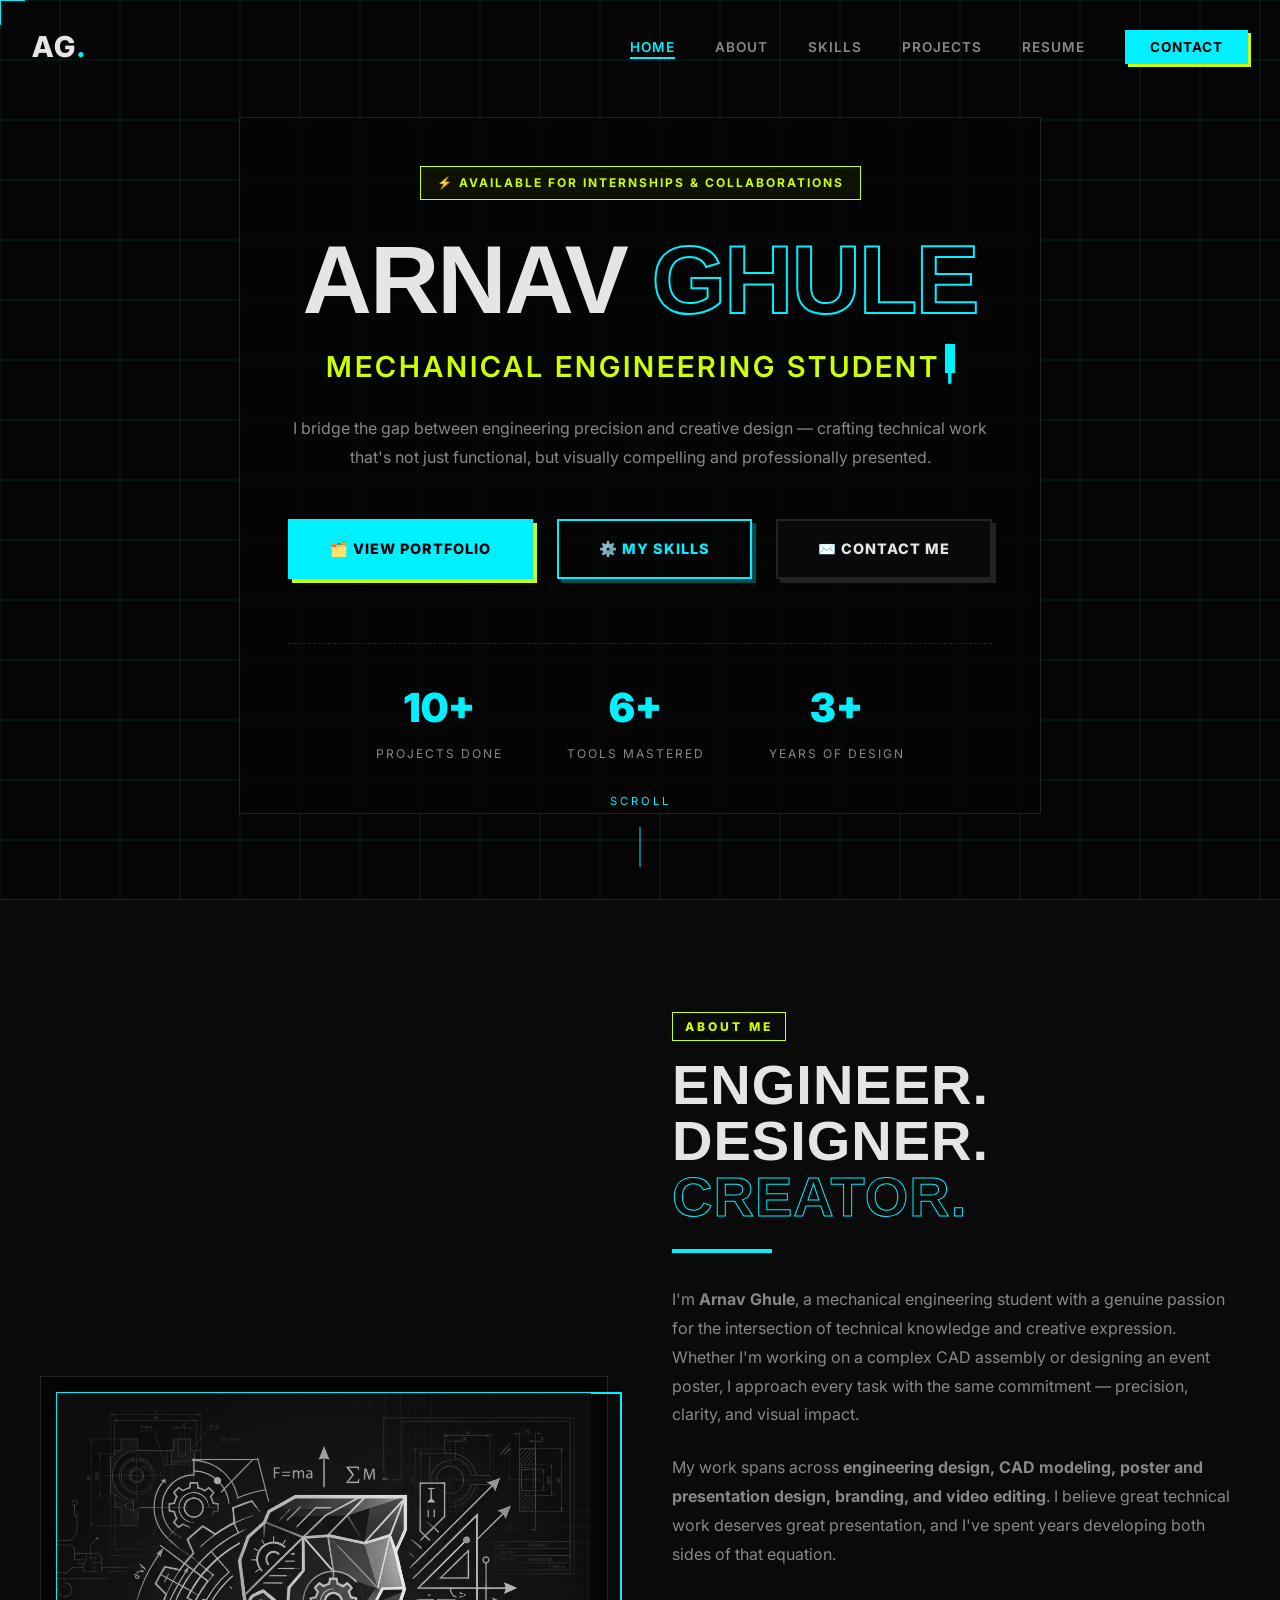
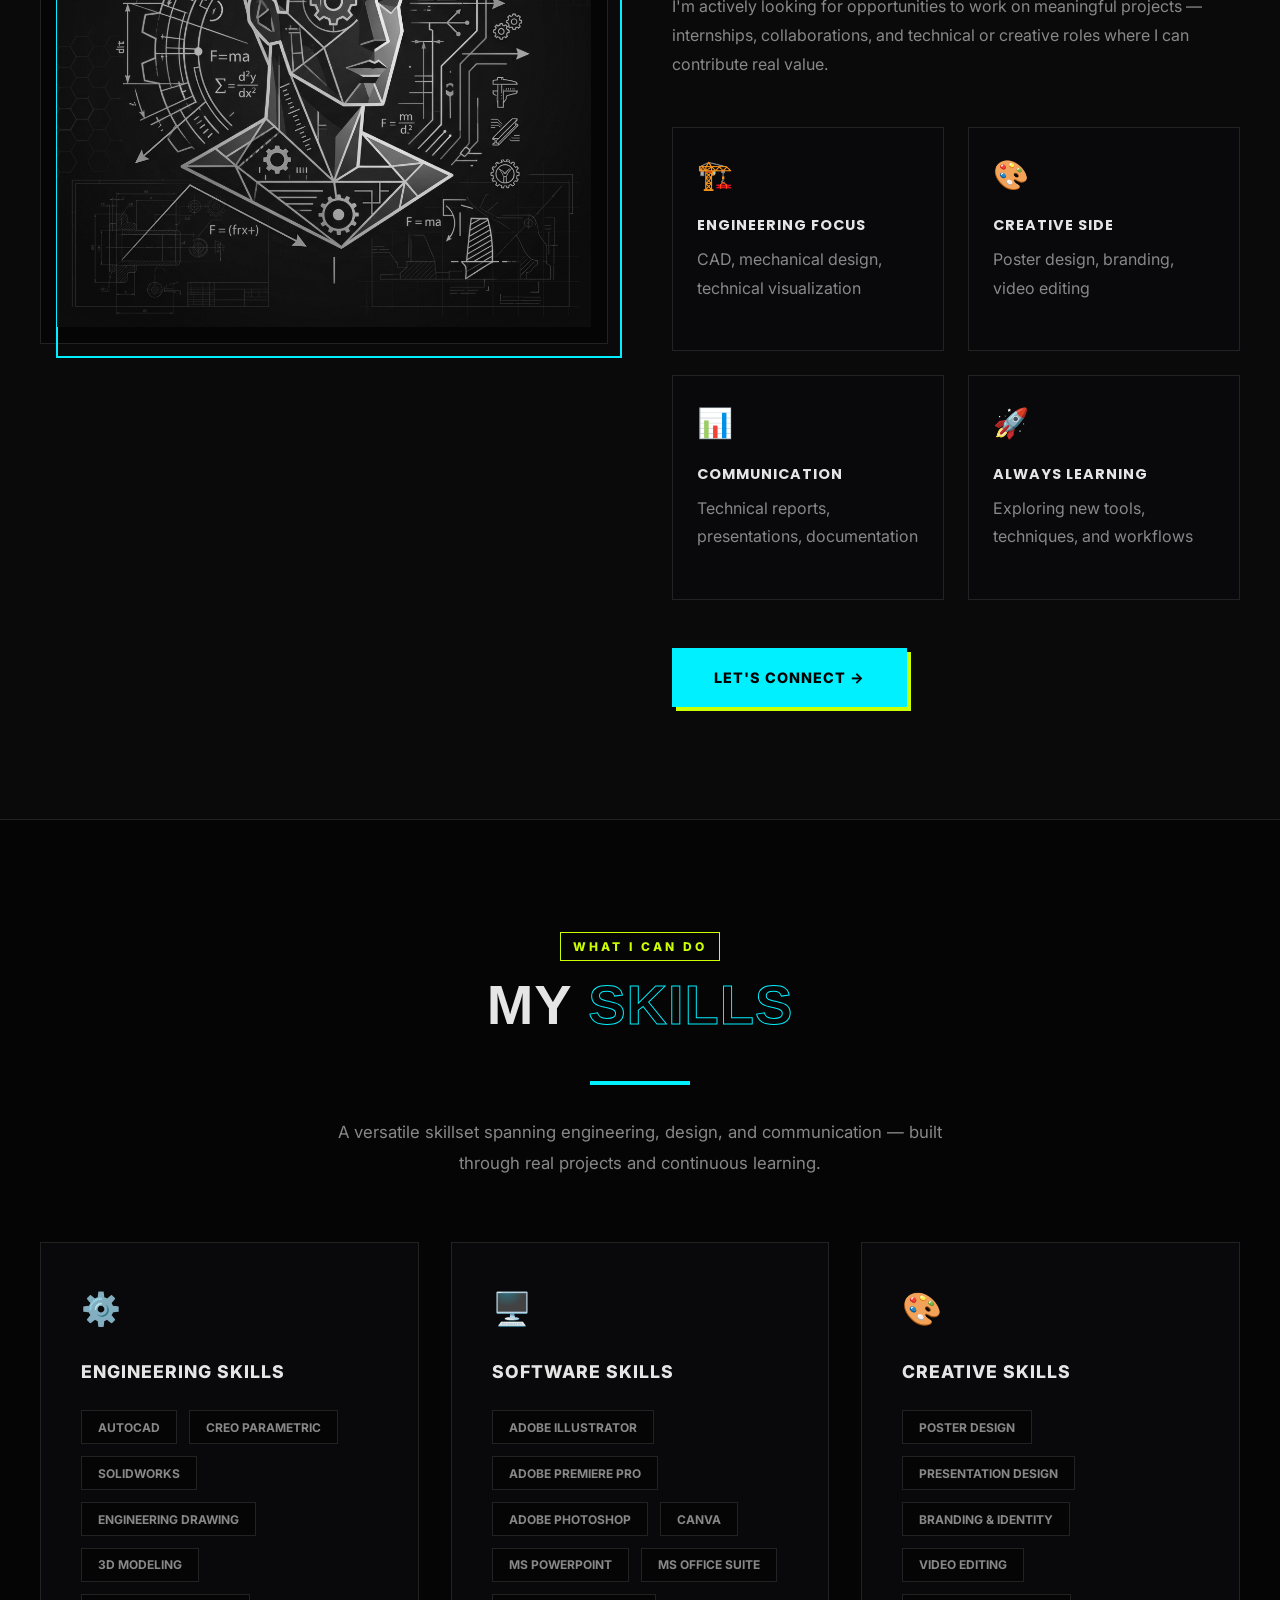
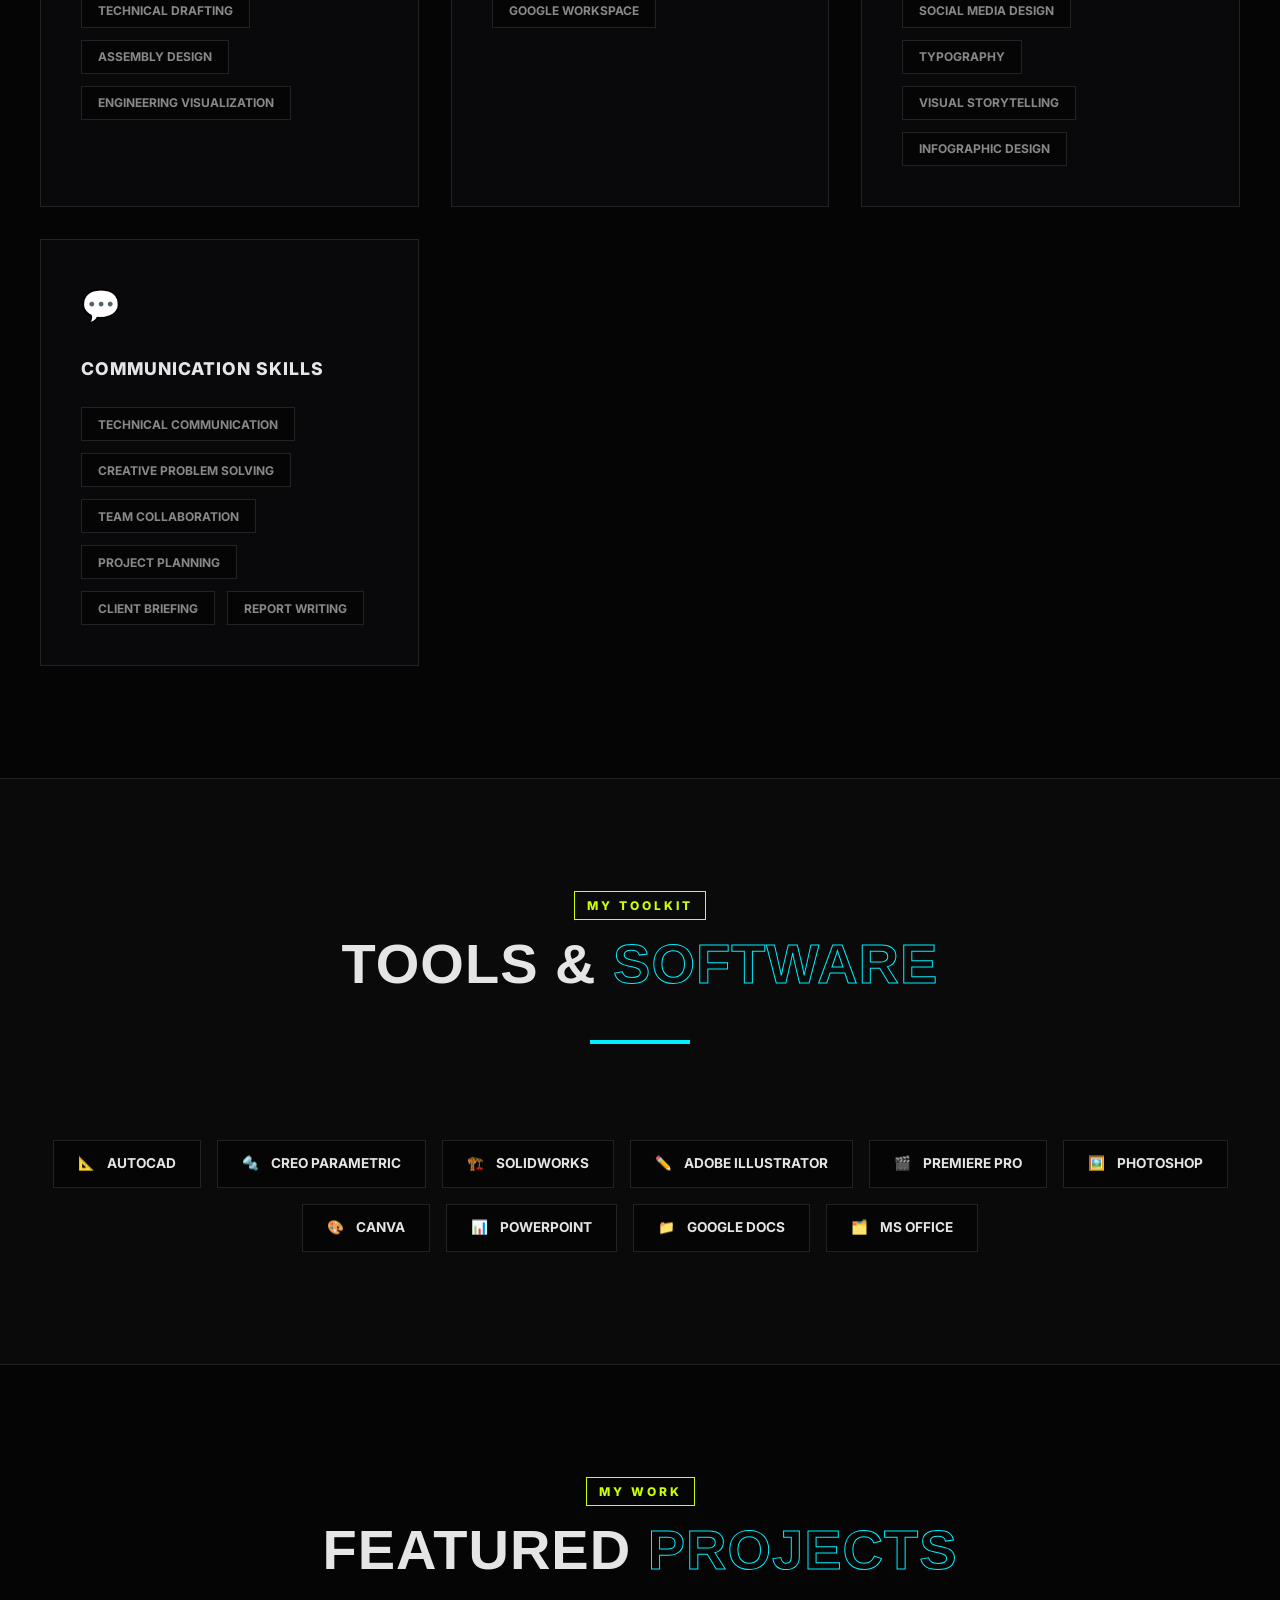
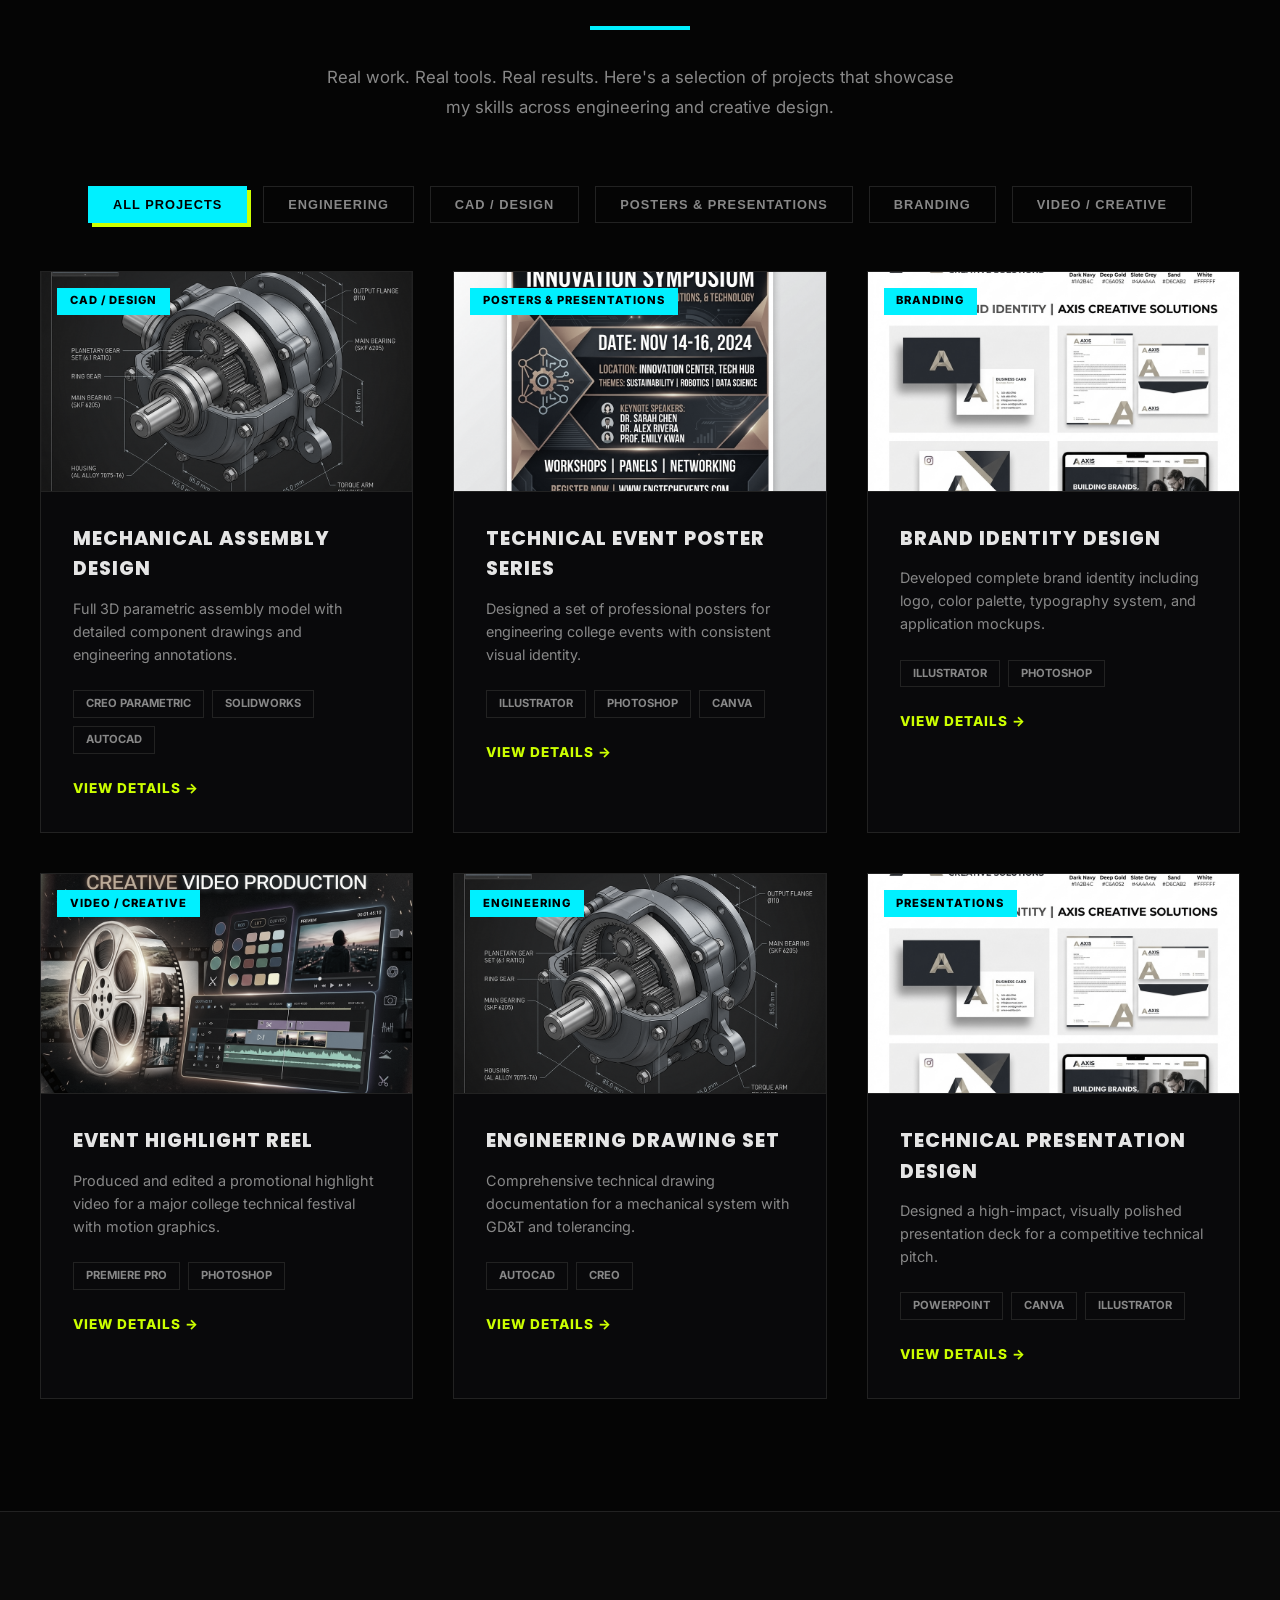
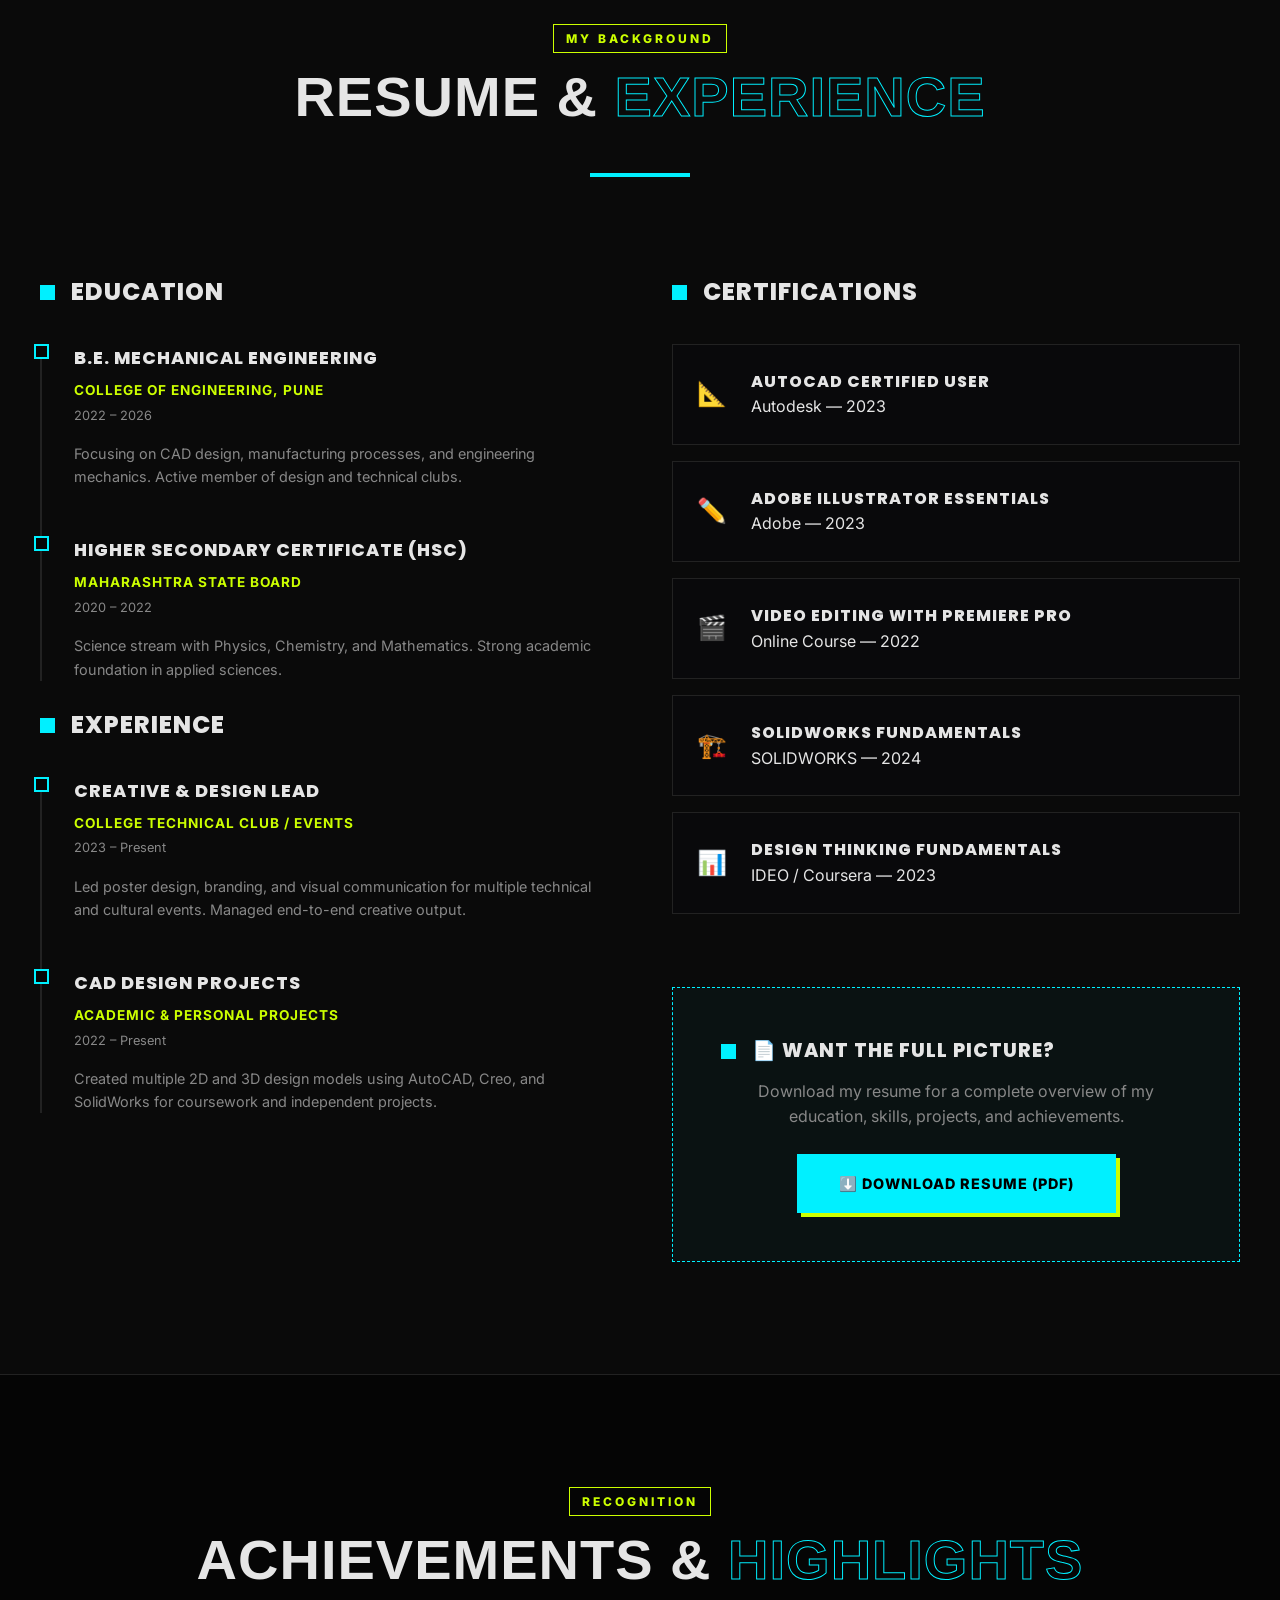
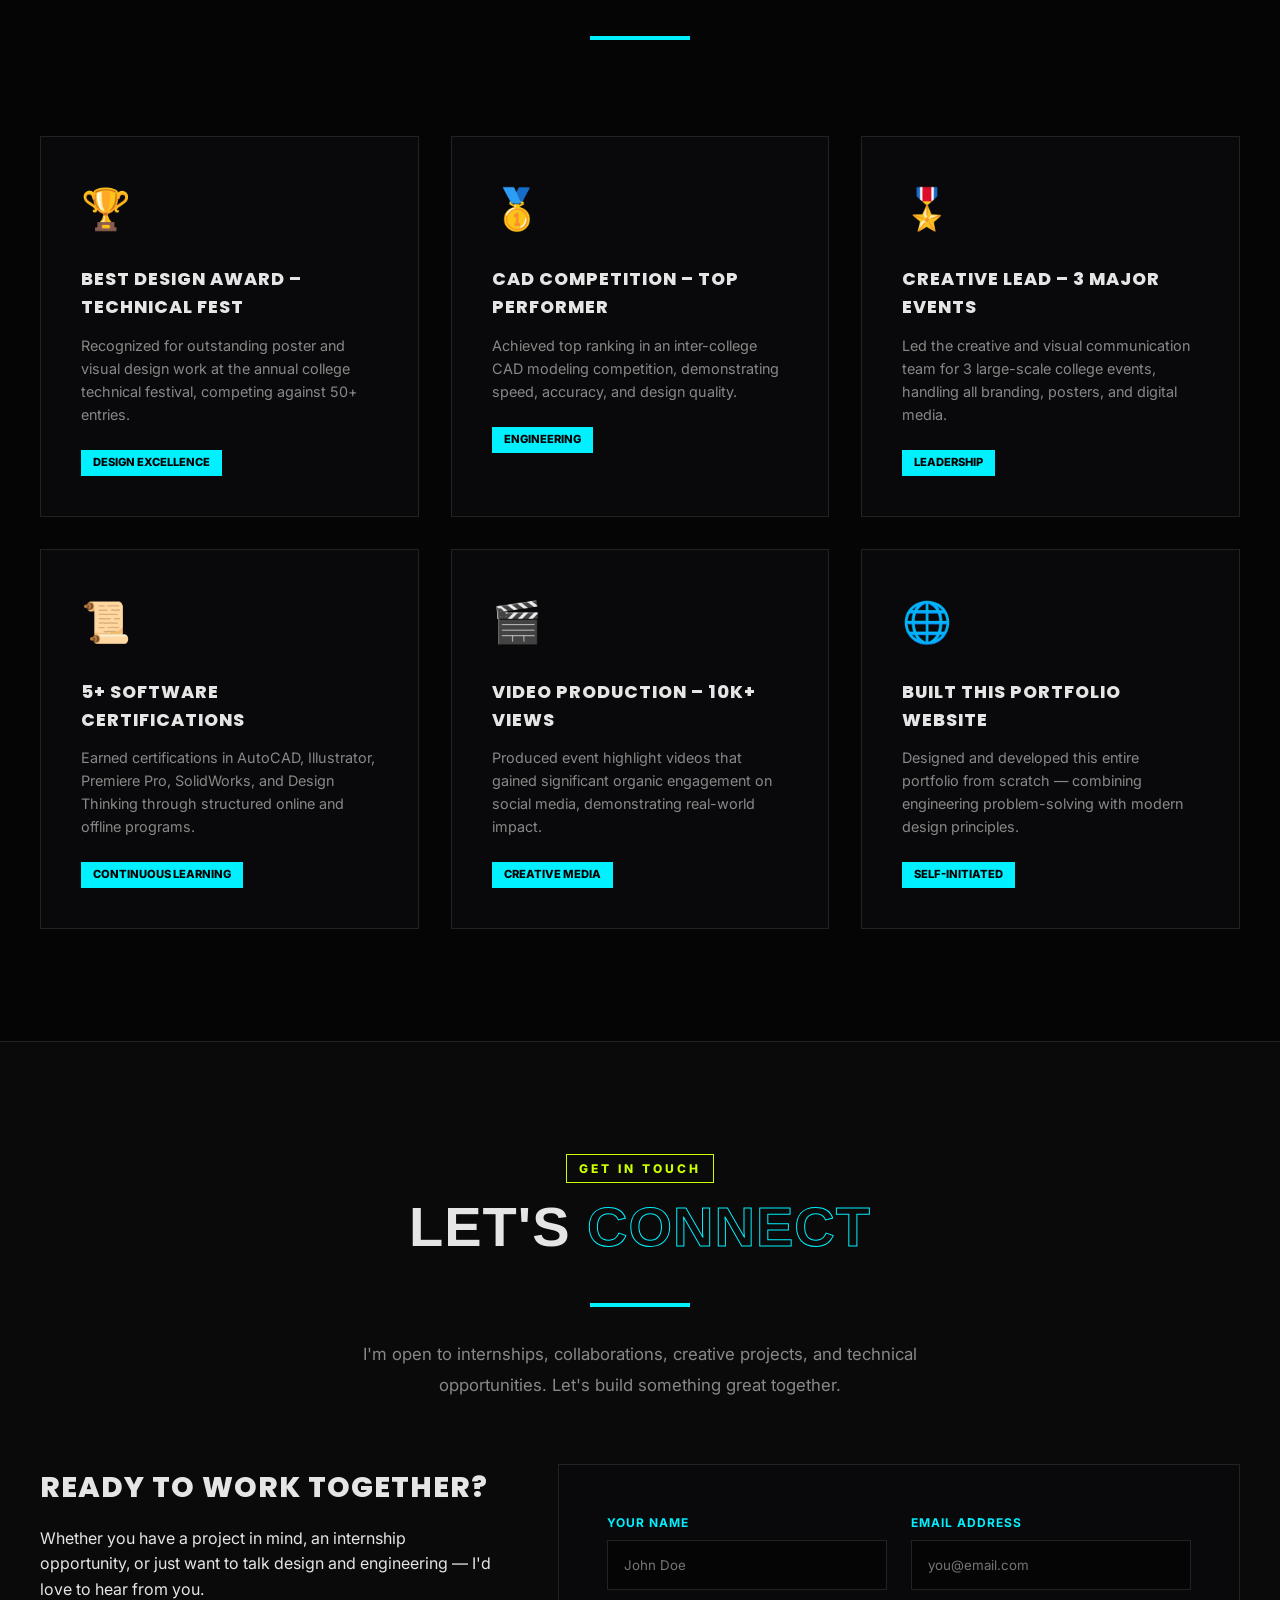
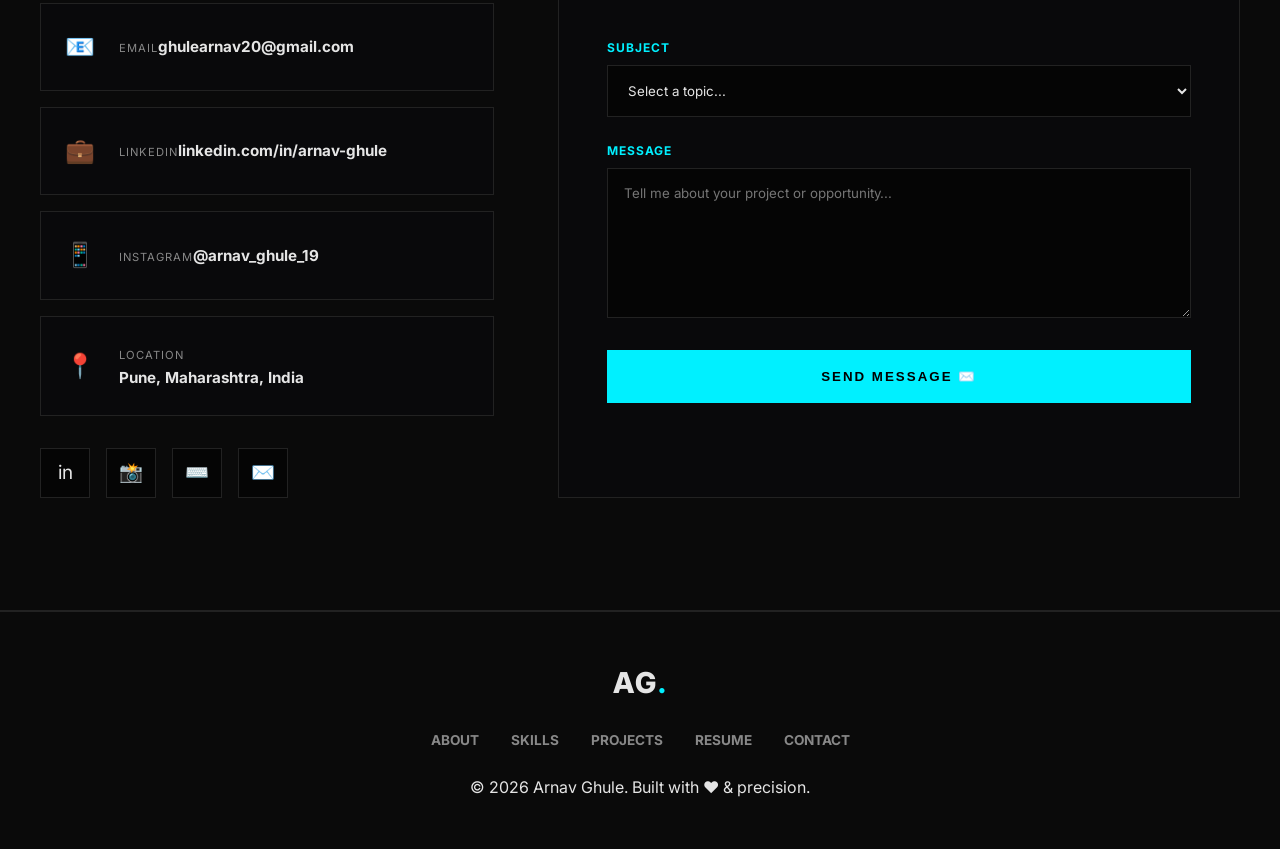
==== commit 0e69ebb5: "Permanently disable custom cursor visibility on all mobile and touch devices" ====
--- a/index.html
+++ b/index.html
@@ -7,8 +7,8 @@
 <title>Arnav Ghule | Portfolio</title>
 <link rel="preconnect" href="https://fonts.googleapis.com">
 <link href="https://fonts.googleapis.com/css2?family=Poppins:wght@400;600;700;800&family=Inter:wght@400;500;600&display=swap" rel="stylesheet">
-<link rel="stylesheet" href="style.css">
-<link rel="stylesheet" href="style2.css">
+<link rel="stylesheet" href="style.css?v=5">
+<link rel="stylesheet" href="style2.css?v=5">
 </head>
 <body>
 <!-- CUSTOM CURSOR -->
--- a/style.css
+++ b/style.css
@@ -1,252 +1,221 @@
-/* ===== RESET & BASE ===== */
+/* ===== RESET & NEO-BRUTALIST BASE ===== */
 *,*::before,*::after{box-sizing:border-box;margin:0;padding:0}
 html{scroll-behavior:smooth;font-size:16px}
-body{font-family:'Inter',sans-serif;background:var(--navy);color:#e2e8f0;line-height:1.6;overflow-x:hidden}
-::selection { background: rgba(249, 115, 22, 0.3); color: var(--white); }
-h1, h2, h3, h4, h5, h6 { letter-spacing: -0.02em; }
+body{font-family:'Inter',sans-serif;background:var(--bg);color:var(--text);line-height:1.6;overflow-x:hidden}
+::selection{background:var(--accent1);color:#000;}
+h1,h2,h3,h4,h5,h6{font-family:'Poppins',sans-serif;text-transform:uppercase;letter-spacing:1px;font-weight:800}
 a{text-decoration:none;color:inherit}
-img{max-width:100%;display:block}
+img{max-width:100%;display:block;filter:grayscale(20%) contrast(120%);}
 ul{list-style:none}
 
 /* ===== VARIABLES ===== */
 :root{
-  --navy:#060a13;
-  --navy2:#0b1120;
-  --navy3:#162032;
-  --blue:#3b82f6;
-  --orange:#f97316;
-  --white:#f8fafc;
-  --gray:#94a3b8;
-  --gray2:#64748b;
-  --card:#0f172a;
-  --border:#1e293b;
-  --radius:18px;
-  --shadow:0 8px 30px rgba(0,0,0,0.5);
+  --bg: #050505;
+  --bg-alt: #0a0a0a;
+  --border-color: #222;
+  --text: #e5e5e5;
+  --text-muted: #888;
+  --accent1: #00f0ff; /* Cyber Cyan */
+  --accent2: #ccff00; /* Neon Lime */
+  --card-bg: #09090b;
+  --hard-shadow: 6px 6px 0px var(--accent1);
+  --hard-shadow-hover: 8px 8px 0px var(--accent2);
 }
 
 /* ===== SCROLLBAR ===== */
-::-webkit-scrollbar{width:10px}
-::-webkit-scrollbar-track{background:var(--navy)}
-::-webkit-scrollbar-thumb{background:var(--navy3);border-radius:5px;border:2px solid var(--navy)}
-::-webkit-scrollbar-thumb:hover{background:var(--blue)}
+::-webkit-scrollbar{width:8px}
+::-webkit-scrollbar-track{background:var(--bg)}
+::-webkit-scrollbar-thumb{background:var(--border-color);border:1px solid var(--bg)}
+::-webkit-scrollbar-thumb:hover{background:var(--accent1)}
 
 /* ===== NAVBAR ===== */
-#navbar{position:fixed;top:0;left:0;width:100%;z-index:1000;padding:1rem 2rem;display:flex;align-items:center;justify-content:space-between;transition:all .3s ease;backdrop-filter:blur(0px)}
-#navbar.scrolled{background:rgba(10,15,30,0.95);backdrop-filter:blur(12px);box-shadow:0 2px 20px rgba(0,0,0,0.5);padding:.75rem 2rem}
-.nav-logo{font-family:'Poppins',sans-serif;font-size:1.5rem;font-weight:700;color:var(--white);letter-spacing:-0.5px}
-.nav-logo span{color:var(--orange)}
-.nav-links{display:flex;gap:2rem;align-items:center}
-.nav-links a{font-size:.9rem;font-weight:500;color:var(--gray);transition:color .3s}
-.nav-links a:hover,.nav-links a.active{color:var(--white)}
-.nav-cta{background:var(--orange);color:#fff !important;padding:.45rem 1.2rem;border-radius:50px;font-weight:600 !important;transition:transform .2s,box-shadow .2s !important}
-.nav-cta:hover{transform:translateY(-2px);box-shadow:0 6px 20px rgba(249,115,22,0.4)}
-.hamburger{display:none;flex-direction:column;gap:5px;cursor:pointer;padding:4px}
-.hamburger span{display:block;width:25px;height:2px;background:var(--white);border-radius:2px;transition:all .3s}
+#navbar{position:fixed;top:0;left:0;width:100%;z-index:1000;padding:1.5rem 2rem;display:flex;align-items:center;justify-content:space-between;transition:all .3s ease;border-bottom:1px solid transparent;background:transparent}
+#navbar.scrolled{background:var(--bg);border-bottom:1px solid var(--accent1);padding:1rem 2rem}
+.nav-logo{font-size:1.8rem;font-weight:800;color:var(--text);letter-spacing:2px}
+.nav-logo span{color:var(--accent1)}
+.nav-links{display:flex;gap:2.5rem;align-items:center}
+.nav-links a{font-size:.85rem;font-weight:600;color:var(--text-muted);text-transform:uppercase;letter-spacing:1px;position:relative;transition:color .2s}
+.nav-links a:hover,.nav-links a.active{color:var(--accent1)}
+.nav-links a::after{content:'';position:absolute;bottom:-4px;left:0;width:0%;height:2px;background:var(--accent1);transition:width .3s}
+.nav-links a:hover::after,.nav-links a.active::after{width:100%}
+.nav-cta{background:var(--accent1);color:#000 !important;padding:.5rem 1.5rem;border:1px solid var(--accent1);font-weight:700 !important;box-shadow:3px 3px 0px var(--accent2)}
+.nav-cta:hover{transform:translate(-2px,-2px);box-shadow:5px 5px 0px var(--accent2)}
+.hamburger{display:none;flex-direction:column;gap:6px;cursor:pointer}
+.hamburger span{display:block;width:30px;height:2px;background:var(--accent1);transition:all .3s}
 
 /* ===== HERO ===== */
-#hero{min-height:100vh;display:flex;align-items:center;justify-content:center;position:relative;overflow:hidden;padding:6rem 2rem 4rem}
-.hero-bg{position:absolute;inset:0;background:url('assets/hero_bg.png') center/cover no-repeat;opacity:.25;z-index:0}
-.hero-overlay{position:absolute;inset:0;background:linear-gradient(135deg,var(--navy) 0%,var(--navy2) 100%);opacity:.92;z-index:1}
-.hero-grid{position:absolute;inset:0;background-image:linear-gradient(rgba(59,130,246,.05) 1px,transparent 1px),linear-gradient(90deg,rgba(59,130,246,.05) 1px,transparent 1px);background-size:60px 60px;z-index:1}
-.hero-content{position:relative;z-index:2;max-width:900px;text-align:center}
-.hero-badge{display:inline-flex;align-items:center;gap:.5rem;background:rgba(59,130,246,.1);border:1px solid rgba(59,130,246,.25);color:var(--blue);padding:.4rem 1rem;border-radius:50px;font-size:.8rem;font-weight:600;letter-spacing:1px;text-transform:uppercase;margin-bottom:1.5rem}
-.hero-badge::before{content:'';width:8px;height:8px;background:var(--blue);border-radius:50%;animation:pulse 2s infinite}
-@keyframes pulse{0%,100%{opacity:1;transform:scale(1)}50%{opacity:.5;transform:scale(1.3)}}
-.hero-name{font-family:'Poppins',sans-serif;font-size:clamp(2.5rem,6vw,5rem);font-weight:800;line-height:1.1;margin-bottom:1rem;color:var(--white)}
-.hero-name .accent{color:var(--orange)}
-.hero-title{font-family:'Poppins',sans-serif;font-size:clamp(1rem,2.5vw,1.5rem);font-weight:400;color:var(--blue);margin-bottom:1.5rem;letter-spacing:.5px}
-.hero-desc{font-size:1rem;color:var(--gray);max-width:600px;margin:0 auto 2.5rem;line-height:1.8}
-.hero-btns{display:flex;gap:1rem;justify-content:center;flex-wrap:wrap}
-.btn-primary{background:linear-gradient(135deg,var(--orange),#ea580c);color:#fff;padding:.8rem 2rem;border-radius:50px;font-weight:600;font-size:.95rem;transition:all .3s;border:none;cursor:pointer;display:inline-flex;align-items:center;gap:.5rem;box-shadow:0 4px 15px rgba(249,115,22,0.3)}
-.btn-primary:hover{transform:translateY(-3px);box-shadow:0 10px 30px rgba(249,115,22,0.4)}
-.btn-primary:active{transform:translateY(0);box-shadow:0 4px 15px rgba(249,115,22,0.4)}
-.btn-secondary{background:transparent;color:var(--white);padding:.8rem 2rem;border-radius:50px;font-weight:600;font-size:.95rem;border:1.5px solid rgba(255,255,255,.2);transition:all .3s;display:inline-flex;align-items:center;gap:.5rem}
-.btn-secondary:hover{border-color:var(--blue);color:var(--blue);transform:translateY(-3px);background:rgba(59,130,246,.05)}
-.btn-secondary:active{transform:translateY(0)}
-.btn-outline{background:transparent;color:var(--blue);padding:.8rem 2rem;border-radius:50px;font-weight:600;font-size:.95rem;border:1.5px solid var(--blue);transition:all .3s;display:inline-flex;align-items:center;gap:.5rem}
-.btn-outline:hover{background:var(--blue);color:#fff;transform:translateY(-3px);box-shadow:0 10px 30px rgba(59,130,246,0.3)}
-.btn-outline:active{transform:translateY(0)}
-.hero-stats{display:flex;gap:3rem;justify-content:center;margin-top:3rem;flex-wrap:wrap}
-.hero-stat{text-align:center}
-.hero-stat .num{font-family:'Poppins',sans-serif;font-size:2rem;font-weight:800;color:var(--white);display:block}
-.hero-stat .num span{color:var(--orange)}
-.hero-stat .label{font-size:.8rem;color:var(--gray);text-transform:uppercase;letter-spacing:1px}
-.scroll-indicator{position:absolute;bottom:2rem;left:50%;transform:translateX(-50%);z-index:2;display:flex;flex-direction:column;align-items:center;gap:.5rem;color:var(--gray);font-size:.75rem;animation:bounce 2s infinite}
-@keyframes bounce{0%,100%{transform:translateX(-50%) translateY(0)}50%{transform:translateX(-50%) translateY(8px)}}
-.scroll-arrow{width:20px;height:20px;border-right:2px solid var(--gray);border-bottom:2px solid var(--gray);transform:rotate(45deg)}
-
-/* ===== SECTION COMMON ===== */
-.section{padding:5rem 2rem}
-.section-alt{background:var(--navy2)}
+#hero{min-height:100vh;display:flex;align-items:center;justify-content:center;position:relative;overflow:hidden;padding:6rem 2rem 4rem;border-bottom:1px solid var(--border-color)}
+.hero-bg{display:none;}
+.hero-overlay{display:none;}
+.hero-grid{display:none;}
+.hero-content{position:relative;z-index:2;max-width:1000px;text-align:center;background:rgba(5,5,5,0.7);padding:3rem;border:1px solid var(--border-color);backdrop-filter:blur(5px)}
+.hero-badge{display:inline-block;border:1px solid var(--accent2);color:var(--accent2);padding:.4rem 1rem;font-size:.75rem;font-weight:700;letter-spacing:2px;text-transform:uppercase;margin-bottom:2rem;background:rgba(204,255,0,0.05)}
+.hero-name{font-size:clamp(3rem,8vw,6rem);font-weight:900;line-height:1;margin-bottom:1rem;color:var(--text);text-transform:uppercase;letter-spacing:-2px}
+.hero-name .accent{color:transparent;-webkit-text-stroke:2px var(--accent1)}
+.hero-title{font-size:clamp(1.2rem,3vw,1.8rem);font-weight:600;color:var(--accent2);margin-bottom:1.5rem;text-transform:uppercase;letter-spacing:3px}
+.hero-desc{font-size:1rem;color:var(--text-muted);max-width:700px;margin:0 auto 3rem;line-height:1.8}
+.hero-btns{display:flex;gap:1.5rem;justify-content:center;flex-wrap:wrap}
+
+/* BUTTONS BRUTALIST */
+.btn-primary,.btn-outline,.btn-secondary{padding:1rem 2.5rem;font-weight:800;font-size:.9rem;text-transform:uppercase;letter-spacing:1px;transition:all .2s;cursor:pointer;display:inline-flex;align-items:center;gap:.75rem;border-radius:0}
+.btn-primary{background:var(--accent1);color:#000;border:2px solid var(--accent1);box-shadow:4px 4px 0px var(--accent2)}
+.btn-primary:hover{transform:translate(-3px,-3px);box-shadow:7px 7px 0px var(--accent2)}
+.btn-primary:active{transform:translate(2px,2px);box-shadow:0px 0px 0px var(--accent2)}
+.btn-outline{background:transparent;color:var(--accent1);border:2px solid var(--accent1);box-shadow:4px 4px 0px rgba(0,240,255,0.3)}
+.btn-outline:hover{background:var(--accent1);color:#000;transform:translate(-3px,-3px);box-shadow:7px 7px 0px rgba(0,240,255,0.5)}
+.btn-secondary{background:var(--card-bg);color:var(--text);border:2px solid var(--border-color);box-shadow:4px 4px 0px var(--border-color)}
+.btn-secondary:hover{border-color:var(--text);box-shadow:7px 7px 0px var(--text);transform:translate(-3px,-3px)}
+
+.hero-stats{display:flex;gap:4rem;justify-content:center;margin-top:4rem;flex-wrap:wrap;border-top:1px dashed var(--border-color);padding-top:2rem}
+.hero-stat .num{font-size:2.5rem;font-weight:900;color:var(--accent1);display:block}
+.hero-stat .label{font-size:.75rem;color:var(--text-muted);text-transform:uppercase;letter-spacing:2px}
+.scroll-indicator{position:absolute;bottom:2rem;left:50%;transform:translateX(-50%);z-index:2;display:flex;flex-direction:column;align-items:center;gap:1rem;color:var(--accent1);font-size:.7rem;text-transform:uppercase;letter-spacing:3px}
+.scroll-arrow{width:1px;height:40px;background:var(--accent1);animation:scanline 2s infinite}
+
+/* ===== SECTIONS ===== */
+.section{padding:7rem 2rem;border-bottom:1px solid var(--border-color)}
+.section-alt{background:var(--bg-alt)}
 .container{max-width:1200px;margin:0 auto}
-.section-tag{display:inline-block;color:var(--orange);font-size:.8rem;font-weight:700;text-transform:uppercase;letter-spacing:2px;margin-bottom:.75rem}
-.section-title{font-family:'Poppins',sans-serif;font-size:clamp(1.8rem,4vw,2.8rem);font-weight:800;color:var(--white);margin-bottom:1rem;line-height:1.2}
-.section-title span{color:var(--orange)}
-.section-desc{color:var(--gray);font-size:1rem;max-width:600px;line-height:1.8;margin-bottom:3rem}
-.section-header{margin-bottom:3rem}
-.section-header.center{text-align:center}
-.section-header.center .section-desc{margin:0 auto 3rem}
-.divider{width:60px;height:3px;background:linear-gradient(90deg,var(--orange),var(--blue));border-radius:2px;margin:.75rem 0 1rem}
-.divider.center{margin:.75rem auto 1rem}
-
-/* ===== ABOUT PREVIEW ===== */
+.section-tag{display:inline-block;color:var(--accent2);font-size:.75rem;font-weight:800;text-transform:uppercase;letter-spacing:3px;margin-bottom:1rem;border:1px solid var(--accent2);padding:.25rem .75rem}
+.section-title{font-size:clamp(2rem,5vw,3.5rem);font-weight:900;color:var(--text);margin-bottom:1.5rem;line-height:1}
+.section-title span{color:transparent;-webkit-text-stroke:1px var(--accent1)}
+.section-desc{color:var(--text-muted);font-size:1.05rem;max-width:650px;line-height:1.8}
+.section-header{margin-bottom:4rem}
+.section-header.center{text-align:center;display:flex;flex-direction:column;align-items:center}
+.divider{width:100px;height:4px;background:var(--accent1);margin:1.5rem 0 2rem}
+.divider.center{margin:1.5rem auto 2rem}
+
+/* ===== ABOUT ===== */
 .about-preview-grid{display:grid;grid-template-columns:1fr 1fr;gap:4rem;align-items:center}
-.about-img-wrap{position:relative}
-.about-img-wrap img{width:100%;border-radius:20px;border:1px solid var(--border)}
-.about-img-glow{position:absolute;inset:-1px;border-radius:20px;background:linear-gradient(135deg,rgba(59,130,246,.3),rgba(249,115,22,.2));z-index:-1;filter:blur(20px)}
-.about-text p{color:var(--gray);line-height:1.9;margin-bottom:1rem;font-size:.95rem}
-.about-highlights{display:grid;grid-template-columns:1fr 1fr;gap:1rem;margin:2rem 0}
-.highlight-item{background:var(--card);border:1px solid var(--border);border-radius:var(--radius);padding:1.25rem;transition:border-color .3s}
-.highlight-item:hover{border-color:var(--blue)}
-.highlight-item .icon{font-size:1.5rem;margin-bottom:.5rem}
-.highlight-item h4{font-family:'Poppins',sans-serif;font-size:.9rem;font-weight:600;color:var(--white);margin-bottom:.25rem}
-.highlight-item p{font-size:.8rem;color:var(--gray);margin:0}
+.about-img-wrap{position:relative;border:1px solid var(--border-color);padding:1rem;background:var(--bg)}
+.about-img-wrap img{width:100%;filter:grayscale(100%);transition:all .4s}
+.about-img-wrap:hover img{filter:grayscale(0%)}
+.about-img-wrap::after{content:'';position:absolute;inset:0;border:2px solid var(--accent1);transform:translate(15px,15px);z-index:-1;transition:transform .3s}
+.about-img-wrap:hover::after{transform:translate(25px,25px);border-color:var(--accent2)}
+.about-text p{color:var(--text-muted);line-height:1.8;margin-bottom:1.5rem;font-size:1rem}
+.about-highlights{display:grid;grid-template-columns:1fr 1fr;gap:1.5rem;margin:3rem 0}
+.highlight-item{border:1px solid var(--border-color);padding:1.5rem;background:var(--card-bg);transition:all .3s;position:relative}
+.highlight-item:hover{border-color:var(--accent1);transform:translate(-5px,-5px);box-shadow:var(--hard-shadow)}
+.highlight-item .icon{font-size:1.8rem;margin-bottom:1rem;color:var(--accent1)}
+.highlight-item h4{font-size:.9rem;font-weight:700;color:var(--text);margin-bottom:.5rem;text-transform:uppercase}
 
 /* ===== SKILLS ===== */
-.skills-grid{display:grid;grid-template-columns:repeat(auto-fit,minmax(260px,1fr));gap:1.5rem}
-.skill-category{background:var(--card);border:1px solid var(--border);border-radius:var(--radius);padding:2rem;transition:all .3s}
-.skill-category:hover{border-color:rgba(59,130,246,.4);box-shadow:0 12px 40px rgba(0,0,0,0.3)}
-.skill-cat-icon{width:48px;height:48px;border-radius:12px;display:flex;align-items:center;justify-content:center;font-size:1.4rem;margin-bottom:1.25rem}
-.skill-cat-icon.eng{background:rgba(59,130,246,.15)}
-.skill-cat-icon.soft{background:rgba(249,115,22,.15)}
-.skill-cat-icon.cre{background:rgba(168,85,247,.15)}
-.skill-cat-icon.com{background:rgba(34,197,94,.15)}
-.skill-cat-title{font-family:'Poppins',sans-serif;font-size:1rem;font-weight:700;color:var(--white);margin-bottom:1.25rem}
-.skill-tags{display:flex;flex-wrap:wrap;gap:.5rem}
-.skill-tag{padding:.35rem .85rem;border-radius:50px;font-size:.78rem;font-weight:600;border:1px solid;transition:all .3s;cursor:default}
-.skill-tag.eng{color:#60a5fa;border-color:rgba(96,165,250,.3);background:rgba(59,130,246,.08)}
-.skill-tag.eng:hover{background:rgba(59,130,246,.2)}
-.skill-tag.soft{color:#fb923c;border-color:rgba(251,146,60,.3);background:rgba(249,115,22,.08)}
-.skill-tag.soft:hover{background:rgba(249,115,22,.2)}
-.skill-tag.cre{color:#c084fc;border-color:rgba(192,132,252,.3);background:rgba(168,85,247,.08)}
-.skill-tag.cre:hover{background:rgba(168,85,247,.2)}
-.skill-tag.com{color:#4ade80;border-color:rgba(74,222,128,.3);background:rgba(34,197,94,.08)}
-.skill-tag.com:hover{background:rgba(34,197,94,.2)}
+.skills-grid{display:grid;grid-template-columns:repeat(auto-fit,minmax(280px,1fr));gap:2rem}
+.skill-category{background:var(--card-bg);border:1px solid var(--border-color);padding:2.5rem;transition:all .3s}
+.skill-category:hover{border-color:var(--accent2);transform:translate(-5px,-5px);box-shadow:var(--hard-shadow-hover)}
+.skill-cat-icon{font-size:2rem;margin-bottom:1.5rem;color:var(--accent1)}
+.skill-cat-title{font-size:1.1rem;font-weight:800;color:var(--text);margin-bottom:1.5rem;text-transform:uppercase;letter-spacing:1px}
+.skill-tags{display:flex;flex-wrap:wrap;gap:.75rem}
+.skill-tag{padding:.4rem 1rem;font-size:.75rem;font-weight:700;text-transform:uppercase;border:1px solid var(--border-color);color:var(--text-muted);transition:all .2s;background:var(--bg)}
+.skill-tag:hover{border-color:var(--accent1);color:var(--accent1);background:rgba(0,240,255,0.1)}
 
 /* ===== TOOLS ===== */
 .tools-row{display:flex;flex-wrap:wrap;gap:1rem;justify-content:center}
-.tool-chip{display:flex;align-items:center;gap:.6rem;background:var(--card);border:1px solid var(--border);border-radius:50px;padding:.6rem 1.25rem;font-size:.85rem;font-weight:600;color:var(--white);transition:all .3s}
-.tool-chip:hover{border-color:var(--orange);color:var(--orange);transform:translateY(-2px)}
-.tool-chip .icon{font-size:1.1rem}
+.tool-chip{display:flex;align-items:center;gap:.75rem;background:var(--bg);border:1px solid var(--border-color);padding:.75rem 1.5rem;font-size:.85rem;font-weight:700;color:var(--text);transition:all .2s;text-transform:uppercase}
+.tool-chip:hover{border-color:var(--accent1);color:var(--accent1);transform:translate(-3px,-3px);box-shadow:4px 4px 0px var(--accent1)}
 
 /* ===== PROJECTS ===== */
-.projects-filter{display:flex;gap:.75rem;flex-wrap:wrap;margin-bottom:2.5rem}
-.filter-btn{padding:.45rem 1.25rem;border-radius:50px;font-size:.85rem;font-weight:600;border:1.5px solid var(--border);color:var(--gray);background:transparent;cursor:pointer;transition:all .3s}
-.filter-btn:hover,.filter-btn.active{border-color:var(--orange);color:var(--orange);background:rgba(249,115,22,.1)}
-.projects-grid{display:grid;grid-template-columns:repeat(auto-fill,minmax(320px,1fr));gap:1.75rem}
-.project-card{background:var(--card);border:1px solid var(--border);border-radius:var(--radius);overflow:hidden;transition:all .35s;cursor:pointer}
-.project-card:hover{border-color:rgba(59,130,246,.4);box-shadow:0 20px 50px rgba(0,0,0,0.4)}
-.project-card:hover .project-img img{transform:scale(1.05)}
-.project-img{position:relative;height:200px;overflow:hidden}
-.project-img img{width:100%;height:100%;object-fit:cover;transition:transform .4s ease}
-.project-cat-badge{position:absolute;top:.75rem;left:.75rem;background:rgba(10,15,30,.8);backdrop-filter:blur(8px);border:1px solid var(--border);color:var(--blue);padding:.25rem .75rem;border-radius:50px;font-size:.72rem;font-weight:700;letter-spacing:.5px;text-transform:uppercase}
-.project-body{padding:1.5rem}
-.project-title{font-family:'Poppins',sans-serif;font-size:1.05rem;font-weight:700;color:var(--white);margin-bottom:.5rem}
-.project-desc{font-size:.85rem;color:var(--gray);line-height:1.7;margin-bottom:1.25rem}
-.project-tools{display:flex;flex-wrap:wrap;gap:.4rem;margin-bottom:1.25rem}
-.tool-badge{padding:.2rem .65rem;background:rgba(30,41,59,.8);border:1px solid var(--border);border-radius:50px;font-size:.72rem;font-weight:600;color:var(--gray2)}
-.project-link{display:inline-flex;align-items:center;gap:.4rem;color:var(--orange);font-size:.85rem;font-weight:600;transition:gap .2s}
-.project-link:hover{gap:.7rem}
+.projects-filter{display:flex;gap:1rem;flex-wrap:wrap;margin-bottom:3rem;justify-content:center}
+.filter-btn{padding:.6rem 1.5rem;font-size:.8rem;font-weight:800;text-transform:uppercase;letter-spacing:1px;border:1px solid var(--border-color);color:var(--text-muted);background:var(--bg);cursor:pointer;transition:all .2s}
+.filter-btn:hover,.filter-btn.active{border-color:var(--accent1);color:#000;background:var(--accent1);box-shadow:4px 4px 0px var(--accent2)}
+.projects-grid{display:grid;grid-template-columns:repeat(auto-fill,minmax(350px,1fr));gap:2.5rem}
+.project-card{background:var(--card-bg);border:1px solid var(--border-color);transition:all .3s;cursor:pointer;position:relative}
+.project-card:hover{border-color:var(--accent1);transform:translate(-6px,-6px);box-shadow:var(--hard-shadow)}
+.project-img{height:220px;overflow:hidden;border-bottom:1px solid var(--border-color);position:relative}
+.project-img img{width:100%;height:100%;object-fit:cover;filter:grayscale(80%);transition:all .5s}
+.project-card:hover .project-img img{filter:grayscale(0%);transform:scale(1.05)}
+.project-cat-badge{position:absolute;top:1rem;left:1rem;background:var(--accent1);color:#000;padding:.3rem .8rem;font-size:.7rem;font-weight:800;text-transform:uppercase;letter-spacing:1px}
+.project-body{padding:2rem}
+.project-title{font-size:1.2rem;font-weight:800;color:var(--text);margin-bottom:.75rem;text-transform:uppercase}
+.project-desc{font-size:.9rem;color:var(--text-muted);line-height:1.6;margin-bottom:1.5rem}
+.project-tools{display:flex;flex-wrap:wrap;gap:.5rem;margin-bottom:1.5rem}
+.tool-badge{padding:.25rem .75rem;border:1px solid var(--border-color);font-size:.7rem;font-weight:700;color:var(--text-muted);text-transform:uppercase}
+.project-link{color:var(--accent2);font-size:.85rem;font-weight:800;text-transform:uppercase;letter-spacing:1px;display:flex;align-items:center;gap:.5rem}
+.project-link:hover{gap:1rem;color:var(--accent1)}
 
 /* ===== RESUME ===== */
-.resume-layout{display:grid;grid-template-columns:1fr 1fr;gap:3rem}
-.resume-col h3{font-family:'Poppins',sans-serif;font-size:1.1rem;font-weight:700;color:var(--white);margin-bottom:1.5rem;display:flex;align-items:center;gap:.5rem}
-.resume-col h3::before{content:'';flex-shrink:0;width:3px;height:20px;background:var(--orange);border-radius:2px}
-.timeline{display:flex;flex-direction:column;gap:1.5rem}
-.timeline-item{display:flex;gap:1rem;position:relative}
-.timeline-dot{width:36px;height:36px;border-radius:50%;background:rgba(59,130,246,.15);border:2px solid var(--blue);display:flex;align-items:center;justify-content:center;font-size:.85rem;flex-shrink:0;margin-top:.15rem}
-.timeline-content{flex:1}
-.timeline-content h4{font-family:'Poppins',sans-serif;font-size:.95rem;font-weight:700;color:var(--white);margin-bottom:.2rem}
-.timeline-content .org{font-size:.8rem;color:var(--orange);font-weight:600}
-.timeline-content .year{font-size:.78rem;color:var(--gray2);margin:.25rem 0}
-.timeline-content p{font-size:.82rem;color:var(--gray);line-height:1.7}
-.cert-grid{display:grid;gap:1rem}
-.cert-item{background:var(--navy3);border:1px solid var(--border);border-radius:var(--radius);padding:1.25rem;display:flex;align-items:center;gap:1rem;transition:border-color .3s}
-.cert-item:hover{border-color:var(--blue)}
-.cert-icon{width:40px;height:40px;background:rgba(249,115,22,.15);border-radius:10px;display:flex;align-items:center;justify-content:center;font-size:1.1rem;flex-shrink:0}
-.cert-info h4{font-size:.9rem;font-weight:600;color:var(--white)}
-.cert-info p{font-size:.8rem;color:var(--gray)}
-.resume-download{text-align:center;margin-top:3rem;padding:2.5rem;background:linear-gradient(135deg,rgba(59,130,246,.1),rgba(249,115,22,.05));border:1px solid rgba(59,130,246,.2);border-radius:20px}
-.resume-download p{color:var(--gray);margin-bottom:1.5rem;font-size:.9rem}
+.resume-layout{display:grid;grid-template-columns:1fr 1fr;gap:4rem}
+.resume-col h3{font-size:1.5rem;color:var(--text);margin-bottom:2rem;display:flex;align-items:center;gap:1rem}
+.resume-col h3::before{content:'';width:15px;height:15px;background:var(--accent1)}
+.timeline{border-left:2px solid var(--border-color);padding-left:2rem;display:flex;flex-direction:column;gap:3rem}
+.timeline-item{position:relative}
+.timeline-dot{position:absolute;left:-2.5rem;top:0;width:15px;height:15px;background:var(--bg);border:2px solid var(--accent1);display:flex;align-items:center;justify-content:center;font-size:0}
+.timeline-content h4{font-size:1.1rem;font-weight:800;color:var(--text);margin-bottom:.5rem}
+.timeline-content .org{font-size:.85rem;color:var(--accent2);font-weight:700;text-transform:uppercase;letter-spacing:1px;margin-bottom:.25rem}
+.timeline-content .year{font-size:.8rem;color:var(--text-muted);margin-bottom:1rem}
+.timeline-content p{font-size:.9rem;color:var(--text-muted)}
+.cert-grid{display:flex;flex-direction:column;gap:1rem}
+.cert-item{border:1px solid var(--border-color);padding:1.5rem;display:flex;align-items:center;gap:1.5rem;transition:all .2s;background:var(--card-bg)}
+.cert-item:hover{border-color:var(--accent1);transform:translate(-3px,-3px);box-shadow:4px 4px 0px var(--accent1)}
+.cert-icon{font-size:1.5rem;color:var(--accent1)}
+.resume-download{margin-top:3rem;padding:3rem;border:1px dashed var(--accent1);text-align:center;background:rgba(0,240,255,0.03)}
+.resume-download p{margin-bottom:1.5rem;color:var(--text-muted)}
 
 /* ===== ACHIEVEMENTS ===== */
-.achievements-grid{display:grid;grid-template-columns:repeat(auto-fill,minmax(280px,1fr));gap:1.5rem}
-.achievement-card{background:var(--card);border:1px solid var(--border);border-radius:var(--radius);padding:2rem;transition:all .3s;position:relative;overflow:hidden}
-.achievement-card::before{content:'';position:absolute;top:0;left:0;right:0;height:3px;background:linear-gradient(90deg,var(--orange),var(--blue))}
-.achievement-card:hover{box-shadow:var(--shadow)}
-.ach-icon{font-size:2.2rem;margin-bottom:1rem}
-.ach-title{font-family:'Poppins',sans-serif;font-size:1rem;font-weight:700;color:var(--white);margin-bottom:.5rem}
-.ach-desc{font-size:.85rem;color:var(--gray);line-height:1.7}
-.ach-tag{display:inline-block;margin-top:.75rem;padding:.2rem .7rem;background:rgba(249,115,22,.1);border:1px solid rgba(249,115,22,.2);color:var(--orange);border-radius:50px;font-size:.72rem;font-weight:700;text-transform:uppercase;letter-spacing:.5px}
+.achievements-grid{display:grid;grid-template-columns:repeat(auto-fill,minmax(300px,1fr));gap:2rem}
+.achievement-card{border:1px solid var(--border-color);padding:2.5rem;background:var(--card-bg);transition:all .3s;position:relative}
+.achievement-card:hover{border-color:var(--accent2);transform:translate(-5px,-5px);box-shadow:var(--hard-shadow-hover)}
+.ach-icon{font-size:2.5rem;margin-bottom:1.5rem;color:var(--accent2)}
+.ach-title{font-size:1.1rem;font-weight:800;color:var(--text);margin-bottom:.75rem;text-transform:uppercase}
+.ach-desc{font-size:.9rem;color:var(--text-muted)}
+.ach-tag{display:inline-block;margin-top:1.5rem;padding:.25rem .75rem;background:var(--accent1);color:#000;font-size:.7rem;font-weight:800;text-transform:uppercase}
 
 /* ===== CONTACT ===== */
-.contact-layout{display:grid;grid-template-columns:1fr 1.5fr;gap:3rem;align-items:start}
-.contact-info h3{font-family:'Poppins',sans-serif;font-size:1.5rem;font-weight:700;color:var(--white);margin-bottom:.75rem}
-.contact-info>p{color:var(--gray);line-height:1.8;margin-bottom:2rem;font-size:.9rem}
-.contact-items{display:flex;flex-direction:column;gap:1rem;margin-bottom:2rem}
-.contact-item{display:flex;align-items:center;gap:1rem;background:var(--card);border:1px solid var(--border);border-radius:var(--radius);padding:1rem 1.25rem;transition:border-color .3s}
-.contact-item:hover{border-color:var(--blue)}
-.c-icon{width:40px;height:40px;border-radius:10px;background:rgba(59,130,246,.15);display:flex;align-items:center;justify-content:center;font-size:1rem;flex-shrink:0}
-.c-text span{display:block;font-size:.75rem;color:var(--gray2);text-transform:uppercase;letter-spacing:.5px;margin-bottom:.15rem}
-.c-text a,.c-text p{font-size:.9rem;font-weight:600;color:var(--white);transition:color .2s}
-.c-text a:hover{color:var(--blue)}
-.social-links{display:flex;gap:.75rem}
-.social-btn{width:42px;height:42px;border-radius:50%;background:var(--card);border:1px solid var(--border);display:flex;align-items:center;justify-content:center;font-size:1rem;color:var(--gray);transition:all .3s}
-.social-btn:hover{border-color:var(--orange);color:var(--orange);background:rgba(249,115,22,.1)}
-.contact-form{background:var(--card);border:1px solid var(--border);border-radius:20px;padding:2.5rem}
-.form-row{display:grid;grid-template-columns:1fr 1fr;gap:1rem;margin-bottom:1rem}
-.form-group{margin-bottom:1rem}
-.form-group label{display:block;font-size:.82rem;font-weight:600;color:var(--gray);margin-bottom:.5rem;text-transform:uppercase;letter-spacing:.5px}
-.form-group input,.form-group textarea,.form-group select{width:100%;background:var(--navy2);border:1px solid var(--border);border-radius:10px;padding:.85rem 1rem;color:var(--white);font-family:'Inter',sans-serif;font-size:.9rem;outline:none;transition:border-color .3s;resize:none}
-.form-group input:focus,.form-group textarea:focus{border-color:var(--blue)}
-.form-group textarea{height:130px}
-.form-submit{width:100%;padding:1rem;border-radius:50px;background:linear-gradient(135deg,var(--orange),#ea580c);color:#fff;font-family:'Poppins',sans-serif;font-weight:700;font-size:1rem;border:none;cursor:pointer;transition:all .3s;display:flex;align-items:center;justify-content:center;gap:.5rem}
-.form-submit:hover{transform:translateY(-2px);box-shadow:0 10px 30px rgba(249,115,22,.4)}
+.contact-layout{display:grid;grid-template-columns:1fr 1.5fr;gap:4rem}
+.contact-info h3{font-size:1.8rem;margin-bottom:1rem}
+.contact-item{display:flex;align-items:center;gap:1.5rem;border:1px solid var(--border-color);padding:1.5rem;margin-bottom:1rem;background:var(--card-bg);transition:all .2s}
+.contact-item:hover{border-color:var(--accent1);transform:translate(-3px,-3px);box-shadow:4px 4px 0px var(--accent1)}
+.c-icon{font-size:1.5rem;color:var(--accent1)}
+.c-text span{font-size:.7rem;color:var(--text-muted);text-transform:uppercase;letter-spacing:1px}
+.c-text a,.c-text p{font-size:.95rem;font-weight:700;color:var(--text)}
+.social-links{display:flex;gap:1rem;margin-top:2rem}
+.social-btn{width:50px;height:50px;border:1px solid var(--border-color);display:flex;align-items:center;justify-content:center;font-size:1.2rem;transition:all .2s;background:var(--bg)}
+.social-btn:hover{border-color:var(--accent2);color:#000;background:var(--accent2);transform:translate(-3px,-3px);box-shadow:4px 4px 0px var(--accent1)}
+
+.contact-form{border:1px solid var(--border-color);padding:3rem;background:var(--card-bg)}
+.form-row{display:grid;grid-template-columns:1fr 1fr;gap:1.5rem;margin-bottom:1.5rem}
+.form-group{margin-bottom:1.5rem}
+.form-group label{display:block;font-size:.75rem;font-weight:700;color:var(--accent1);margin-bottom:.5rem;text-transform:uppercase;letter-spacing:1px}
+.form-group input,.form-group textarea,.form-group select{width:100%;background:var(--bg);border:1px solid var(--border-color);padding:1rem;color:var(--text);font-family:'Inter',sans-serif;outline:none;transition:all .2s}
+.form-group input:focus,.form-group textarea:focus{border-color:var(--accent1);box-shadow:3px 3px 0px rgba(0,240,255,0.3)}
+.form-group textarea{height:150px}
+.form-submit{width:100%;padding:1.2rem;background:var(--accent1);color:#000;font-weight:800;text-transform:uppercase;letter-spacing:2px;border:none;cursor:pointer;transition:all .2s}
+.form-submit:hover{transform:translate(-3px,-3px);box-shadow:6px 6px 0px var(--accent2)}
 
 /* ===== FOOTER ===== */
-footer{background:var(--navy2);border-top:1px solid var(--border);padding:2.5rem 2rem;text-align:center}
-.footer-inner{max-width:1200px;margin:0 auto;display:flex;align-items:center;justify-content:space-between;flex-wrap:gap;gap:1rem}
-footer .nav-logo{font-size:1.2rem}
-.footer-links{display:flex;gap:1.5rem}
-.footer-links a{font-size:.85rem;color:var(--gray);transition:color .2s}
-.footer-links a:hover{color:var(--orange)}
-.footer-copy{font-size:.82rem;color:var(--gray2)}
+footer{background:var(--bg-alt);border-top:1px solid var(--border-color);padding:3rem 2rem;text-align:center}
+.footer-inner{max-width:1200px;margin:0 auto;display:flex;flex-direction:column;gap:1.5rem;align-items:center}
+.footer-links{display:flex;gap:2rem;flex-wrap:wrap;justify-content:center}
+.footer-links a{font-size:.85rem;font-weight:700;text-transform:uppercase;color:var(--text-muted);transition:color .2s}
+.footer-links a:hover{color:var(--accent1)}
 
 /* ===== MODAL ===== */
-.modal-overlay{position:fixed;inset:0;background:rgba(0,0,0,.8);backdrop-filter:blur(8px);z-index:9999;display:flex;align-items:center;justify-content:center;padding:1.5rem;opacity:0;pointer-events:none;transition:opacity .3s}
+.modal-overlay{position:fixed;inset:0;background:rgba(0,0,0,.9);z-index:9999;display:flex;align-items:center;justify-content:center;padding:2rem;opacity:0;pointer-events:none;transition:opacity .3s}
 .modal-overlay.open{opacity:1;pointer-events:all}
-.modal{background:var(--navy2);border:1px solid var(--border);border-radius:20px;max-width:700px;width:100%;max-height:90vh;overflow-y:auto;transform:translateY(30px);transition:transform .3s}
+.modal{background:var(--bg);border:1px solid var(--accent1);max-width:800px;width:100%;max-height:90vh;overflow-y:auto;transform:translateY(50px);transition:all .3s;box-shadow:10px 10px 0px rgba(0,240,255,0.2)}
 .modal-overlay.open .modal{transform:translateY(0)}
-.modal-header{display:flex;align-items:center;justify-content:space-between;padding:2rem 2rem 1rem;border-bottom:1px solid var(--border)}
-.modal-header h2{font-family:'Poppins',sans-serif;font-size:1.3rem;font-weight:800;color:var(--white)}
-.modal-close{background:var(--navy3);border:1px solid var(--border);border-radius:50%;width:36px;height:36px;display:flex;align-items:center;justify-content:center;cursor:pointer;color:var(--gray);font-size:1.1rem;transition:all .2s}
-.modal-close:hover{color:var(--white);border-color:var(--white)}
+.modal-header{padding:2rem;border-bottom:1px solid var(--border-color);display:flex;justify-content:space-between;align-items:center}
+.modal-close{background:transparent;border:1px solid var(--text);color:var(--text);width:40px;height:40px;cursor:pointer;transition:all .2s;font-size:1.2rem}
+.modal-close:hover{background:var(--accent2);color:#000;border-color:var(--accent2)}
 .modal-body{padding:2rem}
-.modal-body img{width:100%;border-radius:12px;margin-bottom:1.5rem}
+.modal-body img{width:100%;margin-bottom:1.5rem;border:1px solid var(--border-color);filter:grayscale(80%)}
 .modal-meta{display:flex;flex-wrap:wrap;gap:.75rem;margin-bottom:1.5rem}
-.modal-meta span{display:flex;align-items:center;gap:.35rem;font-size:.8rem;color:var(--gray);background:var(--navy3);padding:.35rem .85rem;border-radius:50px;border:1px solid var(--border)}
-.modal-section{margin-bottom:1.25rem}
-.modal-section h4{font-family:'Poppins',sans-serif;font-size:.9rem;font-weight:700;color:var(--orange);text-transform:uppercase;letter-spacing:.5px;margin-bottom:.5rem}
-.modal-section p{font-size:.88rem;color:var(--gray);line-height:1.8}
+.modal-meta span{font-size:.75rem;font-weight:700;color:var(--text);background:var(--card-bg);padding:.4rem 1rem;border:1px solid var(--border-color);text-transform:uppercase}
+.modal-section{margin-bottom:1.5rem}
+.modal-section h4{font-size:.9rem;color:var(--accent1);margin-bottom:.5rem}
+.modal-section p{font-size:.95rem;color:var(--text-muted);line-height:1.8}
 
 /* ===== ANIMATIONS ===== */
-.fade-up{opacity:0;transform:translateY(40px);transition:opacity .7s ease,transform .7s ease}
+.fade-up{opacity:0;transform:translateY(30px);transition:all .6s cubic-bezier(0,0,0.2,1)}
 .fade-up.visible{opacity:1;transform:translateY(0)}
 
-/* ===== RESPONSIVE ===== */
 @media(max-width:900px){
   .about-preview-grid,.resume-layout,.contact-layout{grid-template-columns:1fr}
-  .about-img-wrap{max-width:400px;margin:0 auto}
 }
 @media(max-width:768px){
-  .nav-links{display:none;position:fixed;inset:0;background:rgba(10,15,30,.97);flex-direction:column;align-items:center;justify-content:center;gap:2rem;font-size:1.2rem}
+  .nav-links{display:none;position:fixed;inset:0;background:var(--bg);flex-direction:column;justify-content:center;font-size:1.5rem}
   .nav-links.open{display:flex}
   .hamburger{display:flex}
+  .hero-name{font-size:3rem}
   .form-row{grid-template-columns:1fr}
-  .footer-inner{flex-direction:column;text-align:center}
 }
-@media(max-width:500px){
-  .section{padding:4rem 1.25rem}
-  #navbar{padding:.85rem 1.25rem}
-  .hero-btns{flex-direction:column;align-items:center}
-}
--- a/style2.css
+++ b/style2.css
@@ -2,390 +2,76 @@
    SCROLL PROGRESS BAR
    ============================== */
 #scroll-progress {
-  position: fixed; top: 0; left: 0; height: 3px; width: 0%;
-  background: linear-gradient(90deg, var(--orange), #facc15, var(--blue));
+  position: fixed; top: 0; left: 0; height: 4px; width: 0%;
+  background: var(--accent2);
   z-index: 9999; transition: width .1s linear;
-  box-shadow: 0 0 10px rgba(249,115,22,.7);
+  box-shadow: 0 0 10px rgba(204,255,0,0.5);
 }
 
 /* ==============================
-   CUSTOM CURSOR
+   CUSTOM CURSOR (CAD CROSSHAIR)
    ============================== */
 #cursor-dot {
-  position: fixed; width: 8px; height: 8px; border-radius: 50%;
-  background: var(--orange); pointer-events: none; z-index: 99999;
-  transform: translate(-50%, -50%); transition: transform .1s, opacity .2s;
+  position: fixed; width: 30px; height: 30px; 
+  pointer-events: none; z-index: 99999;
+  transform: translate(-50%, -50%); transition: transform .05s linear;
 }
-#cursor-outline {
-  position: fixed; width: 36px; height: 36px; border-radius: 50%;
-  border: 1.5px solid rgba(249,115,22,.5); pointer-events: none; z-index: 99998;
-  transform: translate(-50%, -50%); transition: width .3s, height .3s, border-color .3s, transform .08s;
-  backdrop-filter: invert(5%);
+#cursor-dot::before, #cursor-dot::after {
+  content: ''; position: absolute; background: var(--accent1);
 }
-body:has(a:hover) #cursor-outline,
-body:has(button:hover) #cursor-outline,
-body:has(.project-card:hover) #cursor-outline,
-body:has(.social-btn:hover) #cursor-outline,
-body:has(.skill-category:hover) #cursor-outline {
-  width: 56px; height: 56px; border-color: var(--orange); background: rgba(249,115,22,0.05);
+#cursor-dot::before { top: 50%; left: -10px; right: -10px; height: 2px; transform: translateY(-50%); }
+#cursor-dot::after { left: 50%; top: -10px; bottom: -10px; width: 2px; transform: translateX(-50%); }
+
+#cursor-outline { display: none; }
+
+body:has(a:hover) #cursor-dot::before, body:has(a:hover) #cursor-dot::after,
+body:has(button:hover) #cursor-dot::before, body:has(button:hover) #cursor-dot::after,
+body:has(.project-card:hover) #cursor-dot::before, body:has(.project-card:hover) #cursor-dot::after,
+body:has(.skill-category:hover) #cursor-dot::before, body:has(.skill-category:hover) #cursor-dot::after {
+  background: var(--accent2);
 }
-@media (hover: none) {
-  #cursor-dot, #cursor-outline { display: none; }
+
+@media (max-width: 768px), (pointer: coarse), (hover: none) {
+  #cursor-dot, #cursor-outline { display: none !important; opacity: 0 !important; visibility: hidden !important; }
 }
 
 /* ==============================
-   HERO CANVAS & FLOATS
+   HERO CANVAS (BLUEPRINT GRID)
    ============================== */
 #hero-canvas {
-  position: absolute; inset: 0; z-index: 1; opacity: .55; pointer-events: none;
+  position: absolute; inset: 0; z-index: 1; opacity: .8; pointer-events: none;
 }
-.hero-floats { position: absolute; inset: 0; z-index: 1; pointer-events: none; overflow: hidden; }
-.hf {
-  position: absolute; border-radius: 50%;
-  opacity: .12; animation: floatShape 12s ease-in-out infinite;
-}
-.hf1 { width: 300px; height: 300px; top: -80px; right: 10%; background: var(--blue);   animation-delay: 0s;   animation-duration: 14s; border-radius: 60% 40% 30% 70% / 60% 30% 70% 40%; }
-.hf2 { width: 200px; height: 200px; bottom: 10%; left: 5%;  background: var(--orange); animation-delay: -4s;  animation-duration: 11s; border-radius: 40% 60% 70% 30% / 40% 50% 60% 50%; }
-.hf3 { width: 150px; height: 150px; top: 30%;  right: 25%; background: var(--blue);   animation-delay: -7s;  animation-duration: 16s; }
-.hf4 { width: 100px; height: 100px; bottom: 25%; right: 8%; background: var(--orange); animation-delay: -2s;  animation-duration: 9s;  border-radius: 30% 70% 70% 30% / 30% 30% 70% 70%; }
-.hf5 { width: 80px;  height: 80px;  top: 60%;  left: 20%;  background: #a855f7;       animation-delay: -5s;  animation-duration: 13s; }
-
-@keyframes floatShape {
-  0%, 100% { transform: translateY(0) rotate(0deg) scale(1); }
-  33%       { transform: translateY(-30px) rotate(120deg) scale(1.05); }
-  66%       { transform: translateY(20px) rotate(240deg) scale(.95); }
-}
+.hero-floats { display: none; }
 
 /* ==============================
    TYPED TEXT CURSOR
    ============================== */
 .typed-cursor {
-  display: inline-block; color: var(--orange);
-  animation: blink .7s step-end infinite; margin-left: 2px;
+  display: inline-block; color: var(--accent1);
+  animation: blink .7s step-end infinite; margin-left: 5px;
+  width: 10px; height: 1em; background: var(--accent1);
 }
 @keyframes blink { 0%,100%{opacity:1} 50%{opacity:0} }
 
 /* ==============================
-   HERO NAME GLOW
+   PAGE REVEAL ON LOAD
    ============================== */
-.hero-name .accent {
-  background: linear-gradient(135deg, #f97316, #facc15, #fb923c);
-  -webkit-background-clip: text; -webkit-text-fill-color: transparent; background-clip: text;
-  filter: drop-shadow(0 0 20px rgba(249,115,22,.5));
-  animation: nameGlow 3s ease-in-out infinite;
+@keyframes pageReveal {
+  from { opacity: 0; clip-path: polygon(0 0, 100% 0, 100% 0, 0 0); }
+  to   { opacity: 1; clip-path: polygon(0 0, 100% 0, 100% 100%, 0 100%); }
 }
-@keyframes nameGlow {
-  0%,100% { filter: drop-shadow(0 0 20px rgba(249,115,22,.5)); }
-  50%      { filter: drop-shadow(0 0 40px rgba(249,115,22,.9)); }
-}
+.hero-content { animation: pageReveal 1s cubic-bezier(0.8, 0, 0.2, 1) .2s both; }
 
 /* ==============================
-   HERO BADGE ANIMATION
+   MARQUEE ANIMATION (Optional for Future)
    ============================== */
-.hero-badge {
-  animation: badgeFloat 3s ease-in-out infinite;
+@keyframes scanline {
+  0% { transform: translateY(-20px); opacity: 0; }
+  50% { opacity: 1; }
+  100% { transform: translateY(20px); opacity: 0; }
 }
-@keyframes badgeFloat {
-  0%,100% { transform: translateY(0); }
-  50%      { transform: translateY(-5px); }
-}
-
-/* ==============================
-   BUTTONS MAGNETIC + GLOW
-   ============================== */
-.btn-primary {
-  position: relative; overflow: hidden;
-  box-shadow: 0 0 0 rgba(249,115,22,0);
-  transition: all .35s cubic-bezier(.23,1,.32,1);
-}
-.btn-primary::before {
-  content: ''; position: absolute; inset: 0;
-  background: linear-gradient(135deg,rgba(255,255,255,.15),transparent);
-  transform: translateX(-100%); transition: transform .4s ease;
-}
-.btn-primary:hover::before { transform: translateX(100%); }
-.btn-primary:hover { box-shadow: 0 0 30px rgba(249,115,22,.6), 0 10px 40px rgba(249,115,22,.3); }
-
-.btn-outline {
-  position: relative; overflow: hidden;
-  box-shadow: 0 0 0 rgba(59,130,246,0);
-  transition: all .35s cubic-bezier(.23,1,.32,1);
-}
-.btn-outline:hover { box-shadow: 0 0 25px rgba(59,130,246,.5), 0 8px 30px rgba(59,130,246,.2); }
-
-/* ==============================
-   NAVBAR ENHANCED
-   ============================== */
-#navbar.scrolled {
-  border-bottom: 1px solid rgba(59,130,246,.15);
-  box-shadow: 0 4px 30px rgba(0,0,0,.5), 0 0 40px rgba(59,130,246,.05);
-}
-.nav-links a { position: relative; }
-.nav-links a::after {
-  content: ''; position: absolute; bottom: -4px; left: 0; width: 0; height: 2px;
-  background: linear-gradient(90deg, var(--orange), var(--blue));
-  border-radius: 2px; transition: width .3s ease;
-}
-.nav-links a:hover::after, .nav-links a.active::after { width: 100%; }
-
-/* ==============================
-   SECTION ORB DECORATIONS
-   ============================== */
-.section { position: relative; overflow: hidden; }
-.section::before {
-  content: ''; position: absolute; width: 500px; height: 500px;
-  border-radius: 50%; pointer-events: none; z-index: 0;
-  background: radial-gradient(circle, rgba(59,130,246,.06) 0%, transparent 70%);
-  top: -200px; right: -200px; animation: orbFloat 20s ease-in-out infinite;
-}
-.section::after {
-  content: ''; position: absolute; width: 400px; height: 400px;
-  border-radius: 50%; pointer-events: none; z-index: 0;
-  background: radial-gradient(circle, rgba(249,115,22,.05) 0%, transparent 70%);
-  bottom: -150px; left: -150px; animation: orbFloat 16s ease-in-out infinite reverse;
-}
-.container { position: relative; z-index: 1; }
-@keyframes orbFloat {
-  0%,100% { transform: translate(0,0); }
-  50%      { transform: translate(30px,30px); }
-}
-
-/* ==============================
-   SKILL CATEGORY CARDS ENHANCED
-   ============================== */
-.skill-category {
-  position: relative; overflow: hidden;
-  transition: all .4s cubic-bezier(.23,1,.32,1);
-}
-.skill-category::before {
-  content: ''; position: absolute; inset: 0;
-  background: linear-gradient(135deg, rgba(59,130,246,.04), transparent, rgba(249,115,22,.04));
-  opacity: 0; transition: opacity .4s;
-}
-.skill-category:hover::before { opacity: 1; }
-.skill-category::after {
-  content: ''; position: absolute; top: 0; left: -100%;
-  width: 60%; height: 100%;
-  background: linear-gradient(90deg, transparent, rgba(255,255,255,.04), transparent);
-  transition: left .6s ease;
-}
-.skill-category:hover::after { left: 150%; }
-.skill-tag {
-  position: relative; overflow: hidden;
-  transition: all .3s cubic-bezier(.23,1,.32,1);
-}
-.skill-tag::after {
-  content: ''; position: absolute; inset: 0;
-  background: linear-gradient(90deg, transparent 0%, rgba(255,255,255,.08) 50%, transparent 100%);
-  transform: translateX(-100%);
-  animation: shimmer 3s infinite;
-  animation-delay: var(--d, 0s);
-}
-@keyframes shimmer { 0%{transform:translateX(-100%)} 100%{transform:translateX(100%)} }
-.skill-tag:hover { transform: translateY(-3px) scale(1.06); }
-
-/* ==============================
-   TOOL CHIPS ENHANCED
-   ============================== */
-.tool-chip {
-  position: relative; overflow: hidden;
-  transition: all .35s cubic-bezier(.23,1,.32,1);
-  animation: chipEntrance .6s ease both;
-  animation-delay: var(--d, 0s);
-}
-@keyframes chipEntrance {
-  from { opacity:0; transform: scale(.8) translateY(10px); }
-  to   { opacity:1; transform: scale(1)  translateY(0); }
-}
-.tool-chip:hover {
-  transform: translateY(-4px) scale(1.05);
-  box-shadow: 0 8px 25px rgba(249,115,22,.25);
-}
-.tool-chip::after {
-  content: ''; position: absolute; inset: 0; border-radius: 50px;
-  background: linear-gradient(135deg, rgba(249,115,22,.1), transparent);
-  opacity: 0; transition: opacity .3s;
-}
-.tool-chip:hover::after { opacity: 1; }
-
-/* ==============================
-   PROJECT CARDS 3D TILT + GLOW
-   ============================== */
-.project-card {
-  transform-style: preserve-3d;
-  transform: perspective(1000px) rotateX(0) rotateY(0);
-  transition: box-shadow .35s, border-color .35s;
-}
-.project-card .project-img::after {
-  content: ''; position: absolute; inset: 0;
-  background: linear-gradient(135deg, rgba(255,255,255,.08), transparent, transparent);
-  opacity: 0; transition: opacity .4s; pointer-events: none;
-}
-.project-card:hover .project-img::after { opacity: 1; }
-.project-card:hover {
-  box-shadow: 0 20px 60px rgba(0,0,0,.5), 0 0 40px rgba(59,130,246,.15);
-}
-
-/* ==============================
-   PROJECT CATEGORY BADGE GLOW
-   ============================== */
-.project-cat-badge {
-  animation: none; transition: all .3s;
-}
-.project-card:hover .project-cat-badge {
-  background: rgba(59,130,246,.25); border-color: rgba(59,130,246,.5); color: #93c5fd;
-}
-
-/* ==============================
-   RESUME TIMELINE PULSE
-   ============================== */
-.timeline-dot {
-  position: relative;
-  animation: dotPulse 2.5s ease-in-out infinite;
-}
-@keyframes dotPulse {
-  0%,100% { box-shadow: 0 0 0 0 rgba(59,130,246,.4); }
-  50%      { box-shadow: 0 0 0 8px rgba(59,130,246,0); }
-}
-.timeline-item { animation: slideInLeft .6s ease both; animation-delay: var(--d, 0s); }
-@keyframes slideInLeft {
-  from { opacity:0; transform: translateX(-30px); }
-  to   { opacity:1; transform: translateX(0); }
-}
-
-/* ==============================
-   ACHIEVEMENT CARDS ENHANCED
-   ============================== */
-.achievement-card {
-  transition: all .4s cubic-bezier(.23,1,.32,1);
-  position: relative;
-}
-.achievement-card::after {
-  content: ''; position: absolute; inset: -1px; border-radius: inherit;
-  background: linear-gradient(135deg, rgba(249,115,22,.3), rgba(59,130,246,.2));
-  z-index: -1; opacity: 0; transition: opacity .4s; filter: blur(8px);
-}
-.achievement-card:hover::after { opacity: 1; }
-.achievement-card:hover { transform: translateY(-6px) scale(1.02); }
-.ach-icon {
-  display: inline-block; animation: iconBounce 2s ease-in-out infinite;
-  animation-delay: var(--d, 0s);
-}
-@keyframes iconBounce {
-  0%,100% { transform: translateY(0) rotate(0deg); }
-  50%      { transform: translateY(-6px) rotate(5deg); }
-}
-
-/* ==============================
-   CERT ITEM ENHANCED
-   ============================== */
-.cert-item {
-  transition: all .35s cubic-bezier(.23,1,.32,1);
-}
-.cert-item:hover {
-  transform: translateX(6px);
-  box-shadow: 0 4px 20px rgba(59,130,246,.15);
-}
-
-/* ==============================
-   CONTACT FORM ENHANCED
-   ============================== */
-.form-group input:focus, .form-group textarea:focus {
-  box-shadow: 0 0 0 3px rgba(59,130,246,.15);
-}
-.form-submit {
-  position: relative; overflow: hidden;
-  transition: all .4s cubic-bezier(.23,1,.32,1);
-}
-.form-submit::before {
-  content: ''; position: absolute; top: 50%; left: 50%;
-  width: 0; height: 0; background: rgba(255,255,255,.1);
-  border-radius: 50%; transform: translate(-50%,-50%);
-  transition: width .5s, height .5s;
-}
-.form-submit:hover::before { width: 300px; height: 300px; }
-.form-submit:hover { box-shadow: 0 0 35px rgba(249,115,22,.5), 0 10px 40px rgba(249,115,22,.25); }
-
-/* ==============================
-   CONTACT ITEMS
-   ============================== */
-.contact-item { transition: all .35s cubic-bezier(.23,1,.32,1); }
-.contact-item:hover { transform: translateX(6px); }
-
-/* ==============================
-   SOCIAL BUTTONS SPIN ON HOVER
-   ============================== */
-.social-btn {
-  transition: all .4s cubic-bezier(.23,1,.32,1);
-}
-.social-btn:hover { transform: rotate(10deg) scale(1.15); }
-
-/* ==============================
-   FOOTER LOGO GLOW
-   ============================== */
-footer .nav-logo { transition: text-shadow .3s; }
-footer .nav-logo:hover { text-shadow: 0 0 20px rgba(249,115,22,.5); }
 
 /* ==============================
    FADE-UP STAGGER (JS assigns --delay)
    ============================== */
 .fade-up { transition-delay: var(--delay, 0ms); }
-
-/* ==============================
-   HIGHLIGHT ITEM HOVER
-   ============================== */
-.highlight-item { transition: all .35s cubic-bezier(.23,1,.32,1); }
-.highlight-item:hover {
-  transform: translateY(-4px) scale(1.02);
-  box-shadow: 0 8px 25px rgba(0,0,0,.3);
-}
-
-/* ==============================
-   SECTION TITLE GRADIENT UNDERLINE
-   ============================== */
-.section-title span {
-  position: relative; display: inline-block;
-}
-.section-title span::after {
-  content: ''; position: absolute; bottom: -4px; left: 0; right: 0; height: 3px;
-  background: linear-gradient(90deg, var(--orange), var(--blue));
-  border-radius: 2px; transform: scaleX(0); transform-origin: left;
-  transition: transform .6s ease; animation: underlineIn .8s .5s ease forwards;
-}
-@keyframes underlineIn {
-  from { transform: scaleX(0); }
-  to   { transform: scaleX(1); }
-}
-
-/* ==============================
-   ABOUT IMAGE ANIMATED BORDER
-   ============================== */
-.about-img-wrap::before {
-  content: ''; position: absolute; inset: -3px; border-radius: 22px;
-  background: linear-gradient(135deg, var(--blue), var(--orange), var(--blue));
-  background-size: 400% 400%;
-  animation: gradientBorder 4s ease infinite; z-index: -2;
-}
-@keyframes gradientBorder {
-  0%   { background-position: 0% 50%; }
-  50%  { background-position: 100% 50%; }
-  100% { background-position: 0% 50%; }
-}
-
-/* ==============================
-   SCROLL INDICATOR ARROW ENHANCED
-   ============================== */
-.scroll-indicator { animation: bounceDown 2s infinite; }
-@keyframes bounceDown {
-  0%,100% { transform: translateX(-50%) translateY(0);  opacity: 1; }
-  50%      { transform: translateX(-50%) translateY(10px); opacity: .6; }
-}
-
-/* ==============================
-   PAGE REVEAL ON LOAD
-   ============================== */
-@keyframes pageReveal {
-  from { opacity: 0; transform: translateY(20px); }
-  to   { opacity: 1; transform: translateY(0); }
-}
-.hero-content { animation: pageReveal 1s ease .2s both; }
